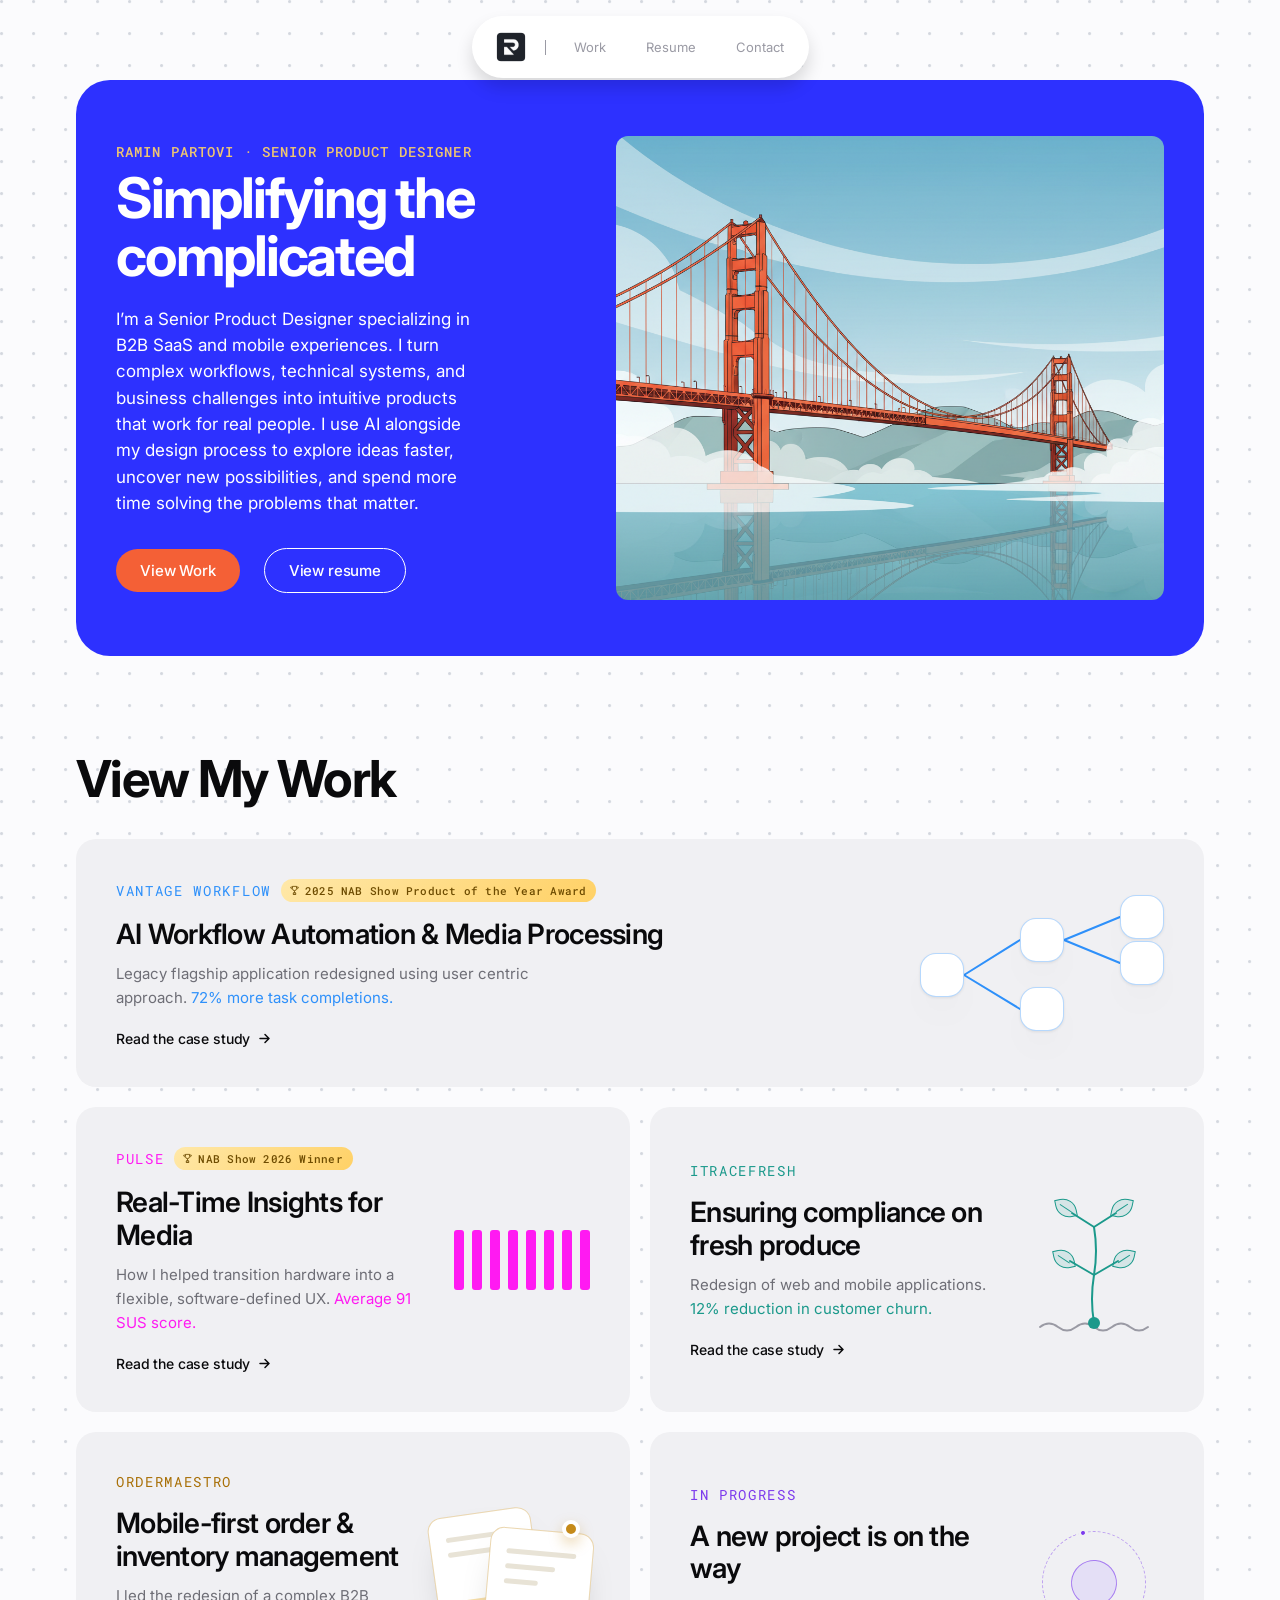
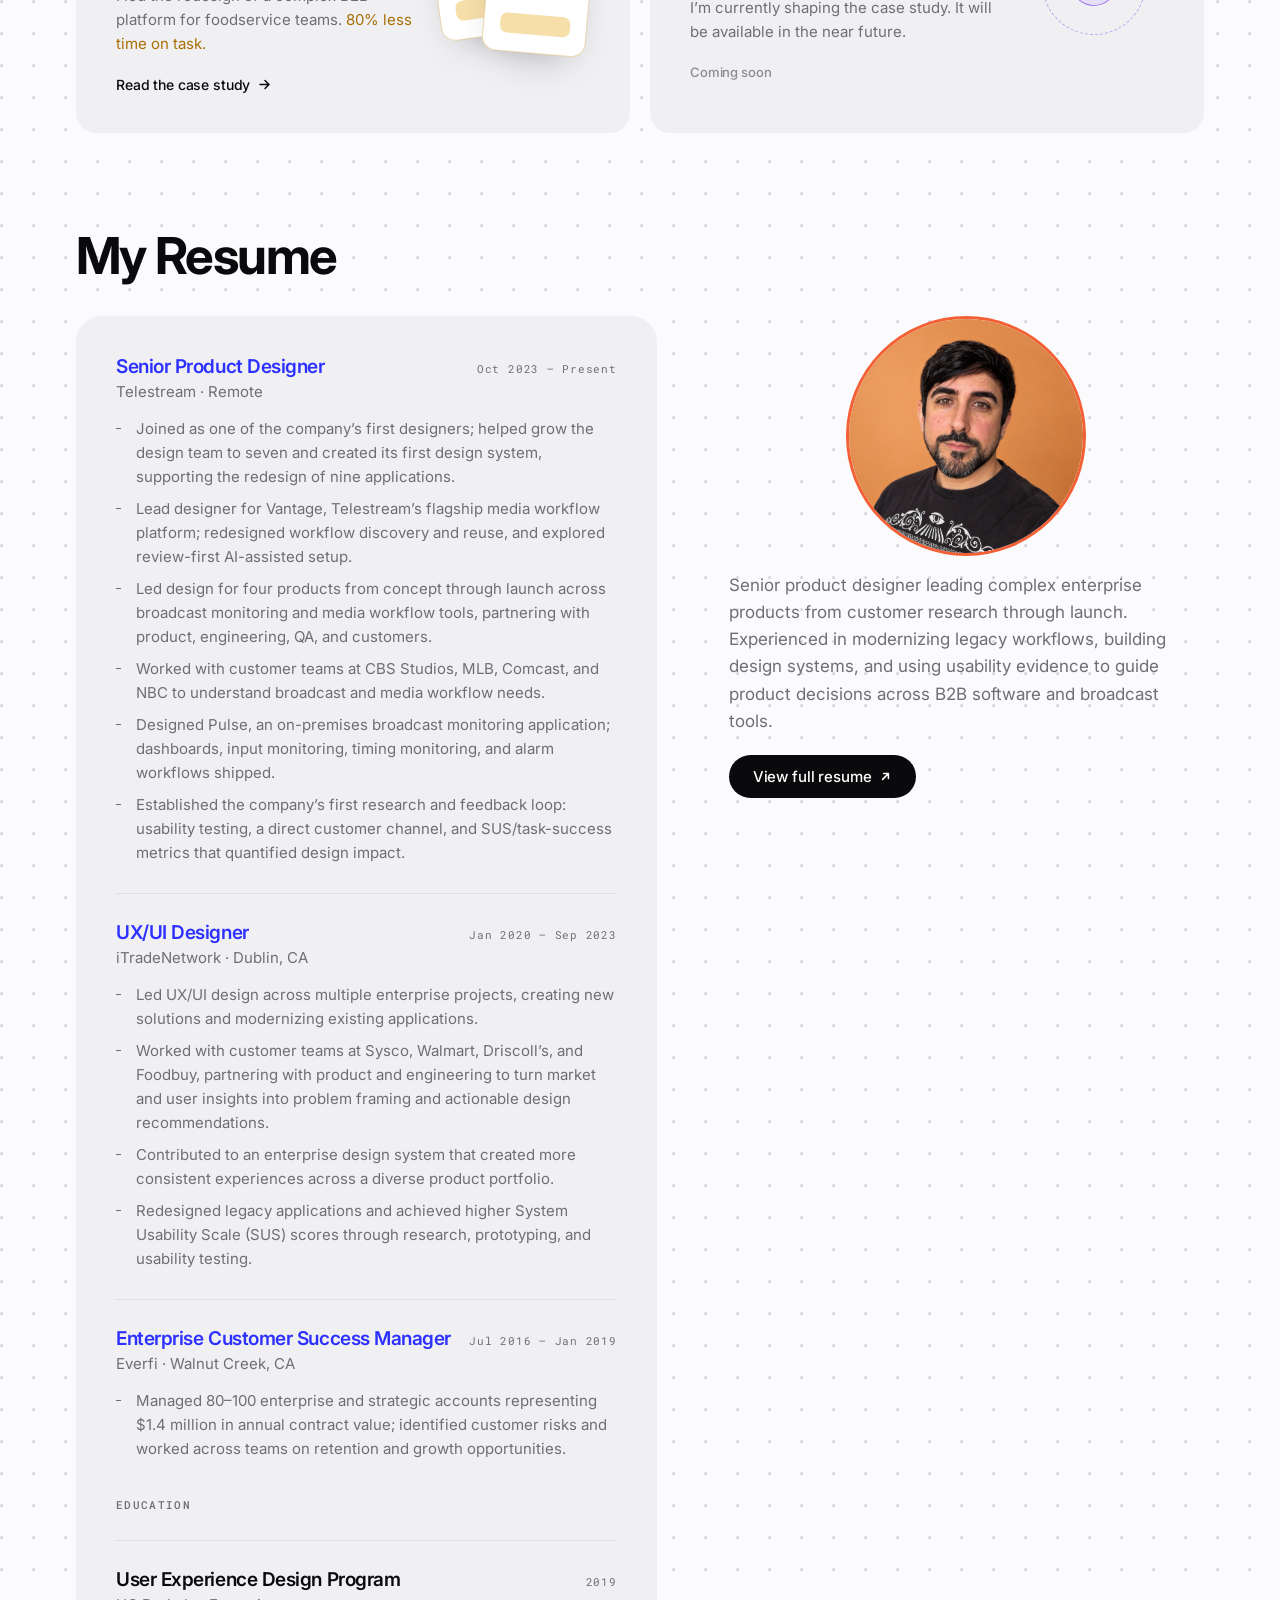
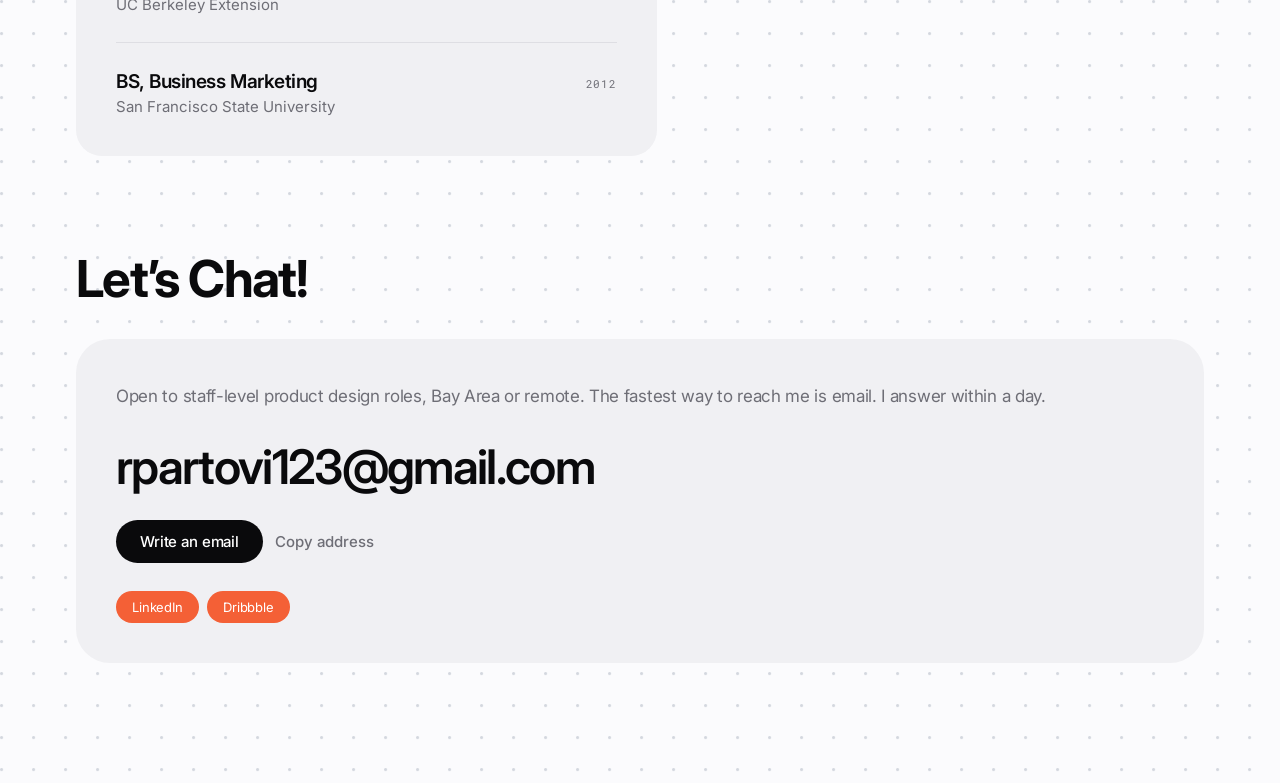
==== index.html @ bcd37b97 "Update portfolio resume" ====
<!DOCTYPE html>
<html lang="en">
<head>
<meta charset="UTF-8">
<meta name="viewport" content="width=device-width, initial-scale=1.0">
<title>Ramin Partovi - Product Designer</title>
<meta name="description" content="Product designer working on complex, high-consequence software. Case studies, resume, and contact.">
<link rel="preconnect" href="https://fonts.googleapis.com">
<link rel="preconnect" href="https://fonts.gstatic.com" crossorigin>
<link href="https://fonts.googleapis.com/css2?family=Inter:wght@400;500;600;700&family=Roboto+Mono:wght@400;500&display=swap" rel="stylesheet">
<link rel="stylesheet" href="css/styles.css">
</head>
<body>

<header class="site-header">
  <div class="nav-pill">
    <a href="#top" class="logo"><img src="assets/icons/logo-mark.png" alt="Ramin Partovi" class="logo-mark"></a>
    <span class="divider" aria-hidden="true"></span>
    <nav class="nav-links" aria-label="Primary">
      <a href="#work">Work</a>
      <a href="#resume">Resume</a>
      <a href="#contact">Contact</a>
    </nav>
    <button class="nav-toggle" id="navToggle" aria-expanded="false" aria-controls="mobileNav" aria-label="Open menu">
      <span></span><span></span><span></span>
    </button>
  </div>
  <nav class="mobile-nav" id="mobileNav" aria-label="Mobile">
    <a href="#work">Work</a>
    <a href="#resume">Resume</a>
    <a href="#contact">Contact</a>
  </nav>
</header>

<main id="top">

  <section class="hero">
    <div class="hero-inner">
      <div class="hero-copy">
        <span class="hero-kicker">Ramin Partovi · Senior Product Designer</span>
        <h1>Simplifying the complicated</h1>
        <p class="hero-sub">I’m a Senior Product Designer specializing in B2B SaaS and mobile experiences. I turn complex workflows, technical systems, and business challenges into intuitive products that work for real people. I use AI alongside my design process to explore ideas faster, uncover new possibilities, and spend more time solving the problems that matter.</p>
        <div class="hero-actions">
          <a href="#work" class="btn btn-orange">
            View Work
          </a>
          <a href="#resume" class="btn btn-outline">
            View resume
          </a>
        </div>
      </div>

      <div class="hero-visual">
        <div class="hero-image">
          <img src="assets/images/golden-gate.png" alt="Golden Gate Bridge illustration" loading="eager">
          <svg class="bird bird-1" viewBox="0 0 24 12" aria-hidden="true">
            <path d="M1,8 Q6,1 12,7 Q18,1 23,8" fill="none" stroke="#0A0A0C" stroke-width="1.4" stroke-linecap="round"/>
          </svg>
          <svg class="bird bird-2" viewBox="0 0 24 12" aria-hidden="true">
            <path d="M1,8 Q6,1 12,7 Q18,1 23,8" fill="none" stroke="#0A0A0C" stroke-width="1.4" stroke-linecap="round"/>
          </svg>
          <svg class="bird bird-3" viewBox="0 0 24 12" aria-hidden="true">
            <path d="M1,8 Q6,1 12,7 Q18,1 23,8" fill="none" stroke="#0A0A0C" stroke-width="1.4" stroke-linecap="round"/>
          </svg>
          <svg class="bird bird-4" viewBox="0 0 24 12" aria-hidden="true">
            <path d="M1,8 Q6,1 12,7 Q18,1 23,8" fill="none" stroke="#0A0A0C" stroke-width="1.4" stroke-linecap="round"/>
          </svg>
          <svg class="bird bird-5" viewBox="0 0 24 12" aria-hidden="true">
            <path d="M1,8 Q6,1 12,7 Q18,1 23,8" fill="none" stroke="#0A0A0C" stroke-width="1.4" stroke-linecap="round"/>
          </svg>
          <svg class="bird bird-6" viewBox="0 0 24 12" aria-hidden="true">
            <path d="M1,8 Q6,1 12,7 Q18,1 23,8" fill="none" stroke="#0A0A0C" stroke-width="1.4" stroke-linecap="round"/>
          </svg>
        </div>
      </div>
    </div>
  </section>

  <section id="work" class="work">
    <div class="section-head">
      <h2>View My Work</h2>
    </div>

    <div class="work-grid">
      <a href="case-studies/vantage-workflow.html" class="case-study case-study-lg">
        <div class="case-study-content">
          <span class="case-label-row">
            <span class="case-label" style="color:#2e90fa">Vantage Workflow</span>
            <span class="award-tag">
              <svg viewBox="0 0 16 16" fill="none" class="award-tag-icon" aria-hidden="true">
                <path d="M5 2h6v3.2a3 3 0 0 1-6 0V2Z" stroke="currentColor" stroke-width="1.2" stroke-linejoin="round"/>
                <path d="M5 3H2.6A1.6 1.6 0 0 0 4 5.4M11 3h2.4A1.6 1.6 0 0 1 12 5.4" stroke="currentColor" stroke-width="1.2" stroke-linecap="round"/>
                <path d="M8 8.2V11M6 13.5h4M6.5 11h3l.5 2.5h-4l.5-2.5Z" stroke="currentColor" stroke-width="1.2" stroke-linejoin="round"/>
              </svg>
              2025 NAB Show Product of the Year Award
            </span>
          </span>
          <h3>AI Workflow Automation &amp; Media Processing</h3>
          <p>Legacy flagship application redesigned using user centric approach. <b style="color:#2e90fa;font-weight:400">72% more task completions.</b></p>
          <span class="link-arrow">
            Read the case study
            <img src="assets/icons/arrow-dark.svg" alt="" class="icon">
          </span>
        </div>
        <div class="workflow-diagram" aria-hidden="true">
          <svg class="wf-lines" viewBox="0 0 244 136">
            <line class="wf-line wf-line-1" x1="44" y1="80" x2="100" y2="45" pathLength="1"></line>
            <line class="wf-line wf-line-1" x1="44" y1="80" x2="100" y2="114" pathLength="1"></line>
            <line class="wf-line wf-line-2" x1="144" y1="45" x2="200" y2="22" pathLength="1"></line>
            <line class="wf-line wf-line-2" x1="144" y1="45" x2="200" y2="68" pathLength="1"></line>
          </svg>
          <div class="wf-box wf-node-a"></div>
          <div class="wf-box wf-node-b"></div>
          <div class="wf-box wf-node-c"></div>
          <div class="wf-box wf-node-d"></div>
          <div class="wf-box wf-node-e"></div>
        </div>
      </a>

      <a href="case-studies/pulse.html" class="case-study case-study-diagram">
        <div class="case-study-content">
          <span class="case-label-row">
            <span class="case-label" style="color:#ff1af2">pulse</span>
            <span class="award-tag">
              <svg viewBox="0 0 16 16" fill="none" class="award-tag-icon" aria-hidden="true">
                <path d="M5 2h6v3.2a3 3 0 0 1-6 0V2Z" stroke="currentColor" stroke-width="1.2" stroke-linejoin="round"/>
                <path d="M5 3H2.6A1.6 1.6 0 0 0 4 5.4M11 3h2.4A1.6 1.6 0 0 1 12 5.4" stroke="currentColor" stroke-width="1.2" stroke-linecap="round"/>
                <path d="M8 8.2V11M6 13.5h4M6.5 11h3l.5 2.5h-4l.5-2.5Z" stroke="currentColor" stroke-width="1.2" stroke-linejoin="round"/>
              </svg>
              NAB Show 2026 Winner
            </span>
          </span>
          <h3>Real-Time Insights for Media</h3>
          <p>How I helped transition hardware into a flexible, software-defined UX. <b style="color:#ff1af2;font-weight:400">Average 91 SUS score.</b></p>
          <span class="link-arrow">
            Read the case study
            <img src="assets/icons/arrow-dark.svg" alt="" class="icon">
          </span>
        </div>
        <div class="pulse-bars" aria-hidden="true">
          <div class="pulse-bar"></div>
          <div class="pulse-bar"></div>
          <div class="pulse-bar"></div>
          <div class="pulse-bar"></div>
          <div class="pulse-bar"></div>
          <div class="pulse-bar"></div>
          <div class="pulse-bar"></div>
          <div class="pulse-bar"></div>
        </div>
      </a>

      <a href="case-studies/itracefresh.html" class="case-study case-study-diagram">
        <div class="case-study-content">
          <span class="case-label" style="color:#1b998b">iTracefresh</span>
          <h3>Ensuring compliance on fresh produce</h3>
          <p>Redesign of web and mobile applications. <b style="color:#1b998b;font-weight:400">12% reduction in customer churn.</b></p>
          <span class="link-arrow">
            Read the case study
            <img src="assets/icons/arrow-dark.svg" alt="" class="icon">
          </span>
        </div>
        <div class="plant-diagram" aria-hidden="true">
          <svg class="pd-lines" viewBox="0 0 140 150">
            <path class="pd-ground" d="M16,142 q9,-7 18,0 q9,7 18,0 q9,-7 18,0 q9,7 18,0 q9,-7 18,0 q9,7 18,0" pathLength="1"></path>
            <path class="pd-line pd-line-1" d="M70,138 Q66,114 70,90" pathLength="1"></path>
            <line class="pd-line pd-line-1" x1="70" y1="90" x2="46" y2="76" pathLength="1"></line>
            <line class="pd-line pd-line-1" x1="70" y1="90" x2="94" y2="76" pathLength="1"></line>
            <path class="pd-line pd-line-2" d="M70,90 Q74,66 70,42" pathLength="1"></path>
            <line class="pd-line pd-line-2" x1="70" y1="42" x2="48" y2="28" pathLength="1"></line>
            <line class="pd-line pd-line-2" x1="70" y1="42" x2="92" y2="28" pathLength="1"></line>
          </svg>
          <div class="pd-node pd-seed pd-node-a"></div>
          <div class="pd-node pd-leaf pd-node-b"></div>
          <div class="pd-node pd-leaf pd-node-c"></div>
          <div class="pd-node pd-leaf pd-node-d"></div>
          <div class="pd-node pd-leaf pd-node-e"></div>
        </div>
      </a>

      <a href="case-studies/ordermaestro.html" class="case-study case-study-diagram">
        <div class="case-study-content">
          <span class="case-label" style="color:#a86f06">OrderMaestro</span>
          <h3>Mobile-first order &amp; inventory management</h3>
          <p>I led the redesign of a complex B2B platform for foodservice teams. <b style="color:#a86f06;font-weight:400">80% less time on task.</b></p>
          <span class="link-arrow">
            Read the case study
            <img src="assets/icons/arrow-dark.svg" alt="" class="icon">
          </span>
        </div>
        <div class="order-diagram" aria-hidden="true">
          <div class="order-ticket order-ticket--back">
            <span></span><span></span><i></i>
          </div>
          <div class="order-ticket order-ticket--front">
            <span></span><span></span><span></span><i></i>
          </div>
          <div class="order-status-dot"></div>
        </div>
      </a>

      <article class="case-study case-study-diagram case-study--future" aria-label="Future project coming soon">
        <div class="case-study-content">
          <span class="case-label" style="color:#7c3aed">In progress</span>
          <h3>A new project is on the way</h3>
          <p>I’m currently shaping the case study. It will be available in the near future.</p>
          <span class="link-arrow case-study-status">Coming soon</span>
        </div>
        <div class="future-diagram" aria-hidden="true">
          <div class="future-orbit">
            <span class="future-orbit-dot"></span>
            <span class="future-orbit-core"></span>
          </div>
        </div>
      </article>
    </div>
  </section>

  <section id="resume" class="resume">
    <div class="section-head">
      <h2>My Resume</h2>
    </div>

    <div class="resume-grid">
      <div class="timeline-card">
        <div class="timeline-item">
          <div class="timeline-row">
            <h3>Senior Product Designer</h3>
            <span class="date">Oct 2023 – Present</span>
          </div>
          <p class="role-org">Telestream · Remote</p>
          <ul>
            <li>Joined as one of the company’s first designers; helped grow the design team to seven and created its first design system, supporting the redesign of nine applications.</li>
            <li>Lead designer for Vantage, Telestream’s flagship media workflow platform; redesigned workflow discovery and reuse, and explored review-first AI-assisted setup.</li>
            <li>Led design for four products from concept through launch across broadcast monitoring and media workflow tools, partnering with product, engineering, QA, and customers.</li>
            <li>Worked with customer teams at CBS Studios, MLB, Comcast, and NBC to understand broadcast and media workflow needs.</li>
            <li>Designed Pulse, an on-premises broadcast monitoring application; dashboards, input monitoring, timing monitoring, and alarm workflows shipped.</li>
            <li>Established the company’s first research and feedback loop: usability testing, a direct customer channel, and SUS/task-success metrics that quantified design impact.</li>
          </ul>
        </div>

        <div class="timeline-item">
          <div class="timeline-row">
            <h3>UX/UI Designer</h3>
            <span class="date">Jan 2020 – Sep 2023</span>
          </div>
          <p class="role-org">iTradeNetwork · Dublin, CA</p>
          <ul>
            <li>Led UX/UI design across multiple enterprise projects, creating new solutions and modernizing existing applications.</li>
            <li>Worked with customer teams at Sysco, Walmart, Driscoll’s, and Foodbuy, partnering with product and engineering to turn market and user insights into problem framing and actionable design recommendations.</li>
            <li>Contributed to an enterprise design system that created more consistent experiences across a diverse product portfolio.</li>
            <li>Redesigned legacy applications and achieved higher System Usability Scale (SUS) scores through research, prototyping, and usability testing.</li>
          </ul>
        </div>

        <div class="timeline-item">
          <div class="timeline-row">
            <h3>Enterprise Customer Success Manager</h3>
            <span class="date">Jul 2016 – Jan 2019</span>
          </div>
          <p class="role-org">Everfi · Walnut Creek, CA</p>
          <ul>
            <li>Managed 80–100 enterprise and strategic accounts representing $1.4 million in annual contract value; identified customer risks and worked across teams on retention and growth opportunities.</li>
          </ul>
        </div>

        <span class="eyebrow eyebrow-education">Education</span>

        <div class="timeline-item">
          <div class="timeline-row">
            <h3>User Experience Design Program</h3>
            <span class="date">2019</span>
          </div>
          <p class="role-org">UC Berkeley Extension</p>
        </div>

        <div class="timeline-item">
          <div class="timeline-row">
            <h3>BS, Business Marketing</h3>
            <span class="date">2012</span>
          </div>
          <p class="role-org">San Francisco State University</p>
        </div>
      </div>

      <div class="resume-intro">
        <img src="assets/images/profilepic.jpeg" alt="Ramin Partovi" class="resume-photo">
        <p>Senior product designer leading complex enterprise products from customer research through launch. Experienced in modernizing legacy workflows, building design systems, and using usability evidence to guide product decisions across B2B software and broadcast tools.</p>

        <a href="assets/Resume.pdf" target="_blank" rel="noopener noreferrer" class="btn btn-dark">
          View full resume
          <img src="assets/icons/arrow-dark-2.svg" alt="" class="icon">
        </a>
      </div>

    </div>
  </section>

  <section id="contact" class="contact">
    <div class="section-head">
      <h2>Let’s Chat!</h2>
    </div>

    <div class="contact-inner">
      <div class="contact-content">
        <p class="contact-sub">Open to staff-level product design roles, Bay Area or remote. The fastest way to reach me is email. I answer within a day.</p>

        <a href="mailto:rpartovi123@gmail.com" class="contact-email">rpartovi123@gmail.com</a>

        <div class="contact-actions">
          <a href="mailto:rpartovi123@gmail.com" class="btn btn-dark">Write an email</a>
          <button type="button" class="btn-text btn-text-dark" id="copyEmail" data-email="rpartovi123@gmail.com">Copy address</button>
        </div>

        <div class="social-links">
          <a href="https://www.linkedin.com/in/ramin-partovi-b8361147" target="_blank" rel="noopener noreferrer">LinkedIn</a>
          <a href="https://dribbble.com/Ramin2DKami" target="_blank" rel="noopener noreferrer">Dribbble</a>
        </div>
      </div>
    </div>
  </section>

</main>

<script src="js/main.js"></script>
</body>
</html>
---- css/styles.css ----
/* ---------- Tokens ---------- */
:root {
  --font-sans: 'Inter', -apple-system, BlinkMacSystemFont, 'Segoe UI', sans-serif;
  --font-mono: 'Roboto Mono', 'SFMono-Regular', Menlo, monospace;

  --color-bg: #fbfbfd;
  --color-white: #ffffff;
  --color-blue: #2d31ff;
  --color-orange: #f46036;
  --color-black: #0a0a0c;

  --color-grey-96: #f5f5f7;
  --color-grey-62: #9a9aa4;
  --color-grey-56: #8a8a92;
  --color-grey-45: #6e6e76;
  --color-grey-88: #dedee3;
  --color-grey-95: #f0f0f3;

  --color-yellow: #ffd24a;
  --color-red: #e8502e;
  --color-azure: #8aa2bc;

  --white-09: rgba(255, 255, 255, 0.09);
  --white-13: rgba(255, 255, 255, 0.13);

  --radius-lg: 34px;
  --radius-md: 20px;
  --radius-sm: 16px;
  --radius-pill: 980px;

  --max-width: 1176px;
  --shell-padding: 24px;
}

/* ---------- Reset ---------- */
* { box-sizing: border-box; }
html { scroll-behavior: smooth; }
body {
  margin: 0;
  font-family: var(--font-sans);
  background: var(--color-bg);
  color: var(--color-black);
  -webkit-font-smoothing: antialiased;
  overflow-x: hidden;
}
img { max-width: 100%; display: block; }
a { text-decoration: none; color: inherit; }
ul { list-style: none; margin: 0; padding: 0; }
h1, h2, h3, p { margin: 0; }

main { position: relative; }
main::before {
  content: "";
  position: absolute;
  inset: 0;
  z-index: -1;
  background-image: url("../assets/images/bg-pattern.png");
  background-size: 32px 32px;
  background-repeat: repeat;
  opacity: 0.4;
  pointer-events: none;
}
button { font-family: inherit; cursor: pointer; }

.icon { width: 13px; height: 13px; flex-shrink: 0; transition: transform 0.2s ease; }

/* ---------- Type scale ---------- */
h1 {
  font-weight: 700;
  font-size: clamp(2.4rem, 4.2vw + 1rem, 3.5rem);
  line-height: 1.04;
  letter-spacing: -0.04em;
  color: var(--color-white);
}
h2 {
  font-weight: 700;
  font-size: clamp(2rem, 2.6vw + 1.1rem, 3.25rem);
  line-height: 1.08;
  letter-spacing: -0.032em;
  color: var(--color-black);
}
h2.on-dark { color: var(--color-grey-96); }
h3 {
  font-weight: 600;
  font-size: 1.75rem;
  line-height: 1.16;
  letter-spacing: -0.026em;
  color: var(--color-black);
}

.eyebrow, .eyebrow-mini {
  font-family: var(--font-mono);
  font-weight: 500;
  font-size: 0.6875rem;
  letter-spacing: 0.12em;
  text-transform: uppercase;
  color: var(--color-grey-45);
  display: block;
}
.eyebrow-light { color: var(--color-grey-62); }

/* ---------- Layout helpers ---------- */
main > section {
  max-width: var(--max-width);
  margin: 0 auto;
  padding-left: var(--shell-padding);
  padding-right: var(--shell-padding);
}

/* ---------- Header ---------- */
.site-header {
  position: fixed;
  top: 16px;
  left: 0;
  right: 0;
  z-index: 100;
  display: flex;
  justify-content: center;
  padding: 0 16px;
  transition: transform 0.25s ease;
}
.site-header.is-hidden {
  transform: translateY(calc(-100% - 16px));
}
.nav-pill {
  display: flex;
  align-items: center;
  gap: 8px;
  background: var(--color-white);
  border: 1px solid var(--white-13);
  border-radius: var(--radius-pill);
  padding: 4px 4px 4px 12px;
  box-shadow: 0 10px 17px rgba(0, 0, 0, 0.14);
}
.logo {
  display: flex;
  align-items: center;
  font-weight: 600;
  font-size: 0.8125rem;
  letter-spacing: -0.01em;
  color: var(--color-grey-62);
  white-space: nowrap;
  transition: opacity 0.15s;
}
.logo:hover { opacity: 0.8; }
.logo-mark {
  display: block;
  width: 52px;
  height: 52px;
}
.divider {
  width: 1px;
  height: 15px;
  background: var(--color-grey-62);
  flex-shrink: 0;
}
.nav-links { display: flex; align-items: center; }
.nav-links a {
  font-size: 0.8125rem;
  color: var(--color-grey-62);
  padding: 8px 20px;
  border-radius: var(--radius-pill);
  transition: background 0.15s, color 0.15s;
}
.nav-links a:hover { background: var(--color-grey-95); color: var(--color-black); }
.nav-links a.active,
.nav-links a.active:hover { color: var(--color-blue); }

.nav-toggle {
  display: none;
  flex-direction: column;
  justify-content: center;
  gap: 4px;
  width: 37px;
  height: 37px;
  background: none;
  border: none;
  border-radius: 50%;
}
.nav-toggle span {
  display: block;
  width: 16px;
  height: 1.5px;
  background: var(--color-black);
  margin: 0 auto;
}
.mobile-nav {
  display: none;
  flex-direction: column;
  background: var(--color-white);
  border-radius: 20px;
  margin-top: 8px;
  padding: 8px;
  box-shadow: 0 10px 17px rgba(0, 0, 0, 0.14);
  position: absolute;
  top: 100%;
  left: 16px;
  right: 16px;
}
.mobile-nav a {
  padding: 12px 16px;
  font-size: 0.9rem;
  color: var(--color-black);
  border-radius: 12px;
}
.mobile-nav a:hover { background: var(--color-grey-95); }
.mobile-nav a.active { color: var(--color-blue); }
.mobile-nav.open { display: flex; }

/* ---------- Buttons / Links ---------- */
.btn {
  display: inline-flex;
  align-items: center;
  gap: 8px;
  padding: 12px 24px;
  border-radius: var(--radius-pill);
  font-size: 0.9375rem;
  font-weight: 500;
  letter-spacing: -0.01em;
  white-space: nowrap;
  transition: opacity 0.15s, transform 0.15s;
}
.btn:hover { opacity: 0.88; }
.btn-orange { background: var(--color-orange); color: var(--color-white); }
.btn-dark { background: var(--color-black); color: var(--color-white); }
.btn-white { background: var(--color-white); color: var(--color-black); }
.btn-outline { background: none; border: 1px solid var(--color-white); color: var(--color-white); }

.link-arrow {
  display: inline-flex;
  align-items: center;
  gap: 8px;
  font-size: 0.875rem;
  font-weight: 500;
  letter-spacing: -0.01em;
  color: var(--color-black);
}
.link-arrow.link-white { color: var(--color-white); }
.link-arrow:hover { text-decoration: underline; text-underline-offset: 3px; }

.btn-text {
  background: none;
  border: none;
  padding: 12px 4px;
  font-size: 0.9375rem;
  font-weight: 500;
  color: var(--color-grey-96);
  transition: color 0.15s;
}
.btn-text:hover { color: var(--color-white); }
.btn-text-dark { color: var(--color-grey-45); }
.btn-text-dark:hover { color: var(--color-black); }

/* ---------- Hero ---------- */
.hero { padding-top: 80px; }

@keyframes fade-up {
  from { opacity: 0; transform: translateY(16px); }
  to { opacity: 1; transform: translateY(0); }
}

.hero-kicker,
.hero h1,
.hero-sub,
.hero-actions,
.hero-visual {
  animation: fade-up 1.1s cubic-bezier(0.16, 1, 0.3, 1) both;
}
.hero-kicker { animation-delay: 0s; }
.hero h1 { animation-delay: 0.1s; }
.hero-sub { animation-delay: 0.25s; }
.hero-actions { animation-delay: 0.4s; }
.hero-visual { animation-delay: 0.3s; }

@media (prefers-reduced-motion: reduce) {
  .hero-kicker,
  .hero h1,
  .hero-sub,
  .hero-actions,
  .hero-visual {
    animation: none;
  }
}

.hero-inner {
  background: var(--color-blue);
  border-radius: var(--radius-lg);
  padding: 56px 40px;
  display: flex;
  align-items: center;
  justify-content: space-between;
  gap: 40px;
  flex-wrap: wrap;
  position: relative;
  overflow: hidden;
}
.hero-copy {
  display: flex;
  flex-direction: column;
  gap: 20px;
  max-width: 460px;
  position: relative;
  z-index: 2;
}
.hero-kicker {
  font-family: var(--font-mono);
  font-weight: 500;
  font-size: 0.875rem;
  letter-spacing: 0.08em;
  text-transform: uppercase;
  color: #FFD166EB;
  margin-bottom: -12px;
}
.hero-sub {
  font-size: 1.0625rem;
  line-height: 1.55;
  color: var(--color-white);
  max-width: 360px;
}
.hero-actions {
  display: flex;
  align-items: center;
  gap: 24px;
  flex-wrap: wrap;
  padding-top: 12px;
}

.hero-visual {
  position: relative;
  flex: 1 1 480px;
  max-width: 640px;
  min-width: 300px;
}
.hero-image {
  position: relative;
  border-radius: 12px;
  overflow: hidden;
  aspect-ratio: 520 / 440;
}
.hero-image img:first-child {
  width: 100%;
  height: 100%;
  object-fit: cover;
}

/* Birds crossing the frame in pairs, continuously — a new pair sets off
   every time the one before it is a third of the way across */
.bird {
  position: absolute;
  width: 22px;
  height: 11px;
  opacity: 0;
  pointer-events: none;
}
.bird-1 { top: 16%; animation: fly-across-pair 30s linear -1.8s infinite; }
.bird-2 { top: 22%; width: 16px; height: 8px; animation: fly-across-pair 30s linear -2.5s infinite; }
.bird-3 { top: 28%; animation: fly-across-pair 30s linear -11.8s infinite; }
.bird-4 { top: 34%; width: 16px; height: 8px; animation: fly-across-pair 30s linear -12.5s infinite; }
.bird-5 { top: 8%; animation: fly-across-pair 30s linear -21.8s infinite; }
.bird-6 { top: 14%; width: 16px; height: 8px; animation: fly-across-pair 30s linear -22.5s infinite; }

@keyframes fly-across-pair {
  0% { left: -8%; transform: translateY(6px); opacity: 0; }
  5% { opacity: 0.6; }
  95% { left: 106%; transform: translateY(-10px); opacity: 0.6; }
  100% { left: 108%; transform: translateY(-10px); opacity: 0; }
}

@media (prefers-reduced-motion: reduce) {
  .bird { animation: none; }
}

.floating-card {
  position: absolute;
  background: var(--color-white);
  border-radius: var(--radius-sm);
  box-shadow: 0 20px 44px -16px rgba(10, 10, 12, 0.34), 0 1px 3px rgba(10, 10, 12, 0.1);
  padding: 16px 20px;
  display: flex;
  flex-direction: column;
  gap: 8px;
}
.card-stat {
  top: -20px;
  right: -8px;
  transform: rotate(-3deg);
}
.stat-number {
  font-weight: 700;
  font-size: 1.75rem;
  letter-spacing: -0.035em;
  color: var(--color-black);
}
.eyebrow-mini {
  display: flex;
  align-items: center;
  gap: 8px;
  font-size: 0.59375rem;
}
.dot {
  width: 6px;
  height: 6px;
  border-radius: 2px;
  flex-shrink: 0;
}
.dot-red { background: var(--color-red); }
.dot-yellow { background: var(--color-yellow); }
.dot-azure { background: var(--color-azure); }

/* ---------- Work ---------- */
.work { padding: 96px 24px 0; }
.section-head {
  display: flex;
  flex-direction: column;
  gap: 12px;
  max-width: 512px;
  margin-bottom: 32px;
}
.section-head p {
  font-size: 1.0625rem;
  line-height: 1.6;
  color: var(--color-grey-45);
  padding-top: 4px;
}

.work-grid {
  display: grid;
  grid-template-columns: 1fr 1fr;
  gap: 20px;
}
.case-study {
  background: var(--color-grey-95);
  border-radius: var(--radius-md);
  padding: 40px;
  display: flex;
  flex-direction: column;
  gap: 12px;
  transition: transform 0.25s cubic-bezier(0.16, 1, 0.3, 1), box-shadow 0.25s ease, background-color 0.25s ease;
}
.case-study:hover {
  background: var(--color-white);
  transform: translateY(-4px);
  box-shadow: 0 24px 48px -24px rgba(10, 10, 12, 0.28), 0 1px 3px rgba(10, 10, 12, 0.08);
}
.case-study:active {
  transform: translateY(-1px) scale(0.994);
  transition-duration: 0.1s;
}
.case-study:focus-visible {
  outline: 2px solid var(--color-blue);
  outline-offset: 3px;
}
.case-study:hover .link-arrow .icon { transform: translateX(3px); }
.case-study-lg {
  grid-column: 1 / -1;
  display: grid;
  grid-template-columns: 1fr auto;
  align-items: center;
  gap: 32px;
}
.case-study-diagram {
  display: grid;
  grid-template-columns: 1fr auto;
  align-items: center;
  gap: 20px;
}
.case-study-content {
  display: flex;
  flex-direction: column;
  gap: 12px;
}

.workflow-diagram {
  position: relative;
  width: 244px;
  height: 136px;
  flex-shrink: 0;
}
.wf-lines {
  position: absolute;
  inset: 0;
  width: 100%;
  height: 100%;
  overflow: visible;
}
.wf-line {
  fill: none;
  stroke: #2e90fa;
  stroke-width: 2;
  stroke-linecap: round;
  stroke-dasharray: 1;
  stroke-dashoffset: 1;
  transition: stroke-dashoffset 0.8s cubic-bezier(0.16, 1, 0.3, 1);
}
.wf-box {
  position: absolute;
  width: 44px;
  height: 44px;
  background: var(--color-white);
  border: 1.5px solid rgba(46, 144, 250, 0.35);
  border-radius: var(--radius-sm);
  box-shadow: 0 20px 44px -16px rgba(10, 10, 12, 0.2), 0 1px 3px rgba(10, 10, 12, 0.08);
  opacity: 0;
  transform: translateY(6px) scale(0.9);
  transition: opacity 0.7s cubic-bezier(0.16, 1, 0.3, 1), transform 0.7s cubic-bezier(0.16, 1, 0.3, 1);
}
.wf-node-a { left: 0;    top: 58px; }
.wf-node-b { left: 100px; top: 23px; }
.wf-node-c { left: 100px; top: 92px; }
.wf-node-d { left: 200px; top: 0; }
.wf-node-e { left: 200px; top: 46px; }

/* Sequence: root appears, splits into b/c, then b splits again into d/e */
.workflow-diagram.is-visible .wf-node-a { opacity: 1; transform: none; }
.workflow-diagram.is-visible .wf-line-1 { stroke-dashoffset: 0; transition-delay: 0.6s; }
.workflow-diagram.is-visible .wf-node-b,
.workflow-diagram.is-visible .wf-node-c { opacity: 1; transform: none; transition-delay: 1.3s; }
.workflow-diagram.is-visible .wf-line-2 { stroke-dashoffset: 0; transition-delay: 1.9s; }
.workflow-diagram.is-visible .wf-node-d,
.workflow-diagram.is-visible .wf-node-e { opacity: 1; transform: none; transition-delay: 2.6s; }

.workflow-diagram.resetting .wf-box,
.workflow-diagram.resetting .wf-line {
  transition: none;
}

.plant-diagram {
  position: relative;
  width: 140px;
  height: 150px;
  flex-shrink: 0;
}
.pd-lines {
  position: absolute;
  inset: 0;
  width: 100%;
  height: 100%;
  overflow: visible;
}
.pd-line {
  fill: none;
  stroke: #1b998b;
  stroke-width: 2;
  stroke-linecap: round;
  stroke-dasharray: 1;
  stroke-dashoffset: 1;
  transition: stroke-dashoffset 0.8s cubic-bezier(0.16, 1, 0.3, 1);
}
.pd-ground {
  fill: none;
  stroke: var(--color-grey-62);
  stroke-width: 2;
  stroke-linecap: round;
  opacity: 0;
  transition: opacity 0.7s cubic-bezier(0.16, 1, 0.3, 1);
}
.pd-node {
  position: absolute;
  box-shadow: 0 6px 14px -6px rgba(10, 10, 12, 0.25);
  opacity: 0;
  transform: scale(0.5) rotate(var(--rot, 0deg));
  transition: opacity 0.7s cubic-bezier(0.16, 1, 0.3, 1), transform 0.7s cubic-bezier(0.16, 1, 0.3, 1);
}
.pd-seed {
  width: 12px;
  height: 12px;
  border-radius: 50%;
  background: #1b998b;
}
.pd-leaf {
  width: 20px;
  height: 20px;
  background: rgba(27, 153, 139, 0.12);
  border: 1.6px solid #1b998b;
  box-shadow: none;
}
.pd-leaf::after {
  content: '';
  position: absolute;
  top: 10%;
  left: 50%;
  width: 1.4px;
  height: 80%;
  background: #1b998b;
}
.pd-node-a { left: 64px; top: 132px; }
.pd-node-b { left: 30px; top: 64px; --rot: -12deg; border-radius: 0 70% 0 70%; }
.pd-node-c { left: 90px; top: 64px; --rot: 12deg; border-radius: 70% 0 70% 0; }
.pd-node-d { left: 32px; top: 13px; --rot: -12deg; border-radius: 0 70% 0 70%; }
.pd-node-e { left: 88px; top: 13px; --rot: 12deg; border-radius: 70% 0 70% 0; }
.pd-node-b::after, .pd-node-d::after { transform: translateX(-50%) rotate(-45deg); }
.pd-node-c::after, .pd-node-e::after { transform: translateX(-50%) rotate(45deg); }

/* Sequence: seed appears, stem grows, leaves sprout in pairs, twice */
.plant-diagram.is-visible .pd-ground { opacity: 1; }
.plant-diagram.is-visible .pd-node-a { opacity: 1; transform: scale(1) rotate(var(--rot, 0deg)); }
.plant-diagram.is-visible .pd-line-1 { stroke-dashoffset: 0; transition-delay: 0.6s; }
.plant-diagram.is-visible .pd-node-b,
.plant-diagram.is-visible .pd-node-c { opacity: 1; transform: scale(1) rotate(var(--rot, 0deg)); transition-delay: 1.3s; }
.plant-diagram.is-visible .pd-line-2 { stroke-dashoffset: 0; transition-delay: 1.9s; }
.plant-diagram.is-visible .pd-node-d,
.plant-diagram.is-visible .pd-node-e { opacity: 1; transform: scale(1) rotate(var(--rot, 0deg)); transition-delay: 2.6s; }

.plant-diagram.resetting .pd-node,
.plant-diagram.resetting .pd-line,
.plant-diagram.resetting .pd-ground {
  transition: none;
}

.pulse-bars {
  display: flex;
  align-items: flex-end;
  gap: 8px;
  height: 60px;
  flex-shrink: 0;
}
.pulse-bar {
  width: 10px;
  height: 60px;
  background: #ff1af2;
  border-radius: 3px;
  transform-origin: bottom center;
  transform: scaleY(0.15);
  animation: none;
}

@keyframes pulse-bar-bounce {
  0%   { transform: scaleY(0.15); }
  20%  { transform: scaleY(0.65); }
  35%  { transform: scaleY(0.3); }
  50%  { transform: scaleY(0.85); }
  65%  { transform: scaleY(0.4); }
  80%  { transform: scaleY(0.6); }
  100% { transform: scaleY(1); }
}

.pulse-bars.is-visible .pulse-bar {
  animation-name: pulse-bar-bounce;
  animation-duration: 1.3s;
  animation-timing-function: cubic-bezier(0.4, 0, 0.2, 1);
  animation-fill-mode: forwards;
}
.pulse-bars.is-visible .pulse-bar:nth-child(1) { animation-delay: 0s; }
.pulse-bars.is-visible .pulse-bar:nth-child(2) { animation-delay: 0.05s; }
.pulse-bars.is-visible .pulse-bar:nth-child(3) { animation-delay: 0.1s; }
.pulse-bars.is-visible .pulse-bar:nth-child(4) { animation-delay: 0.15s; }
.pulse-bars.is-visible .pulse-bar:nth-child(5) { animation-delay: 0.2s; }
.pulse-bars.is-visible .pulse-bar:nth-child(6) { animation-delay: 0.25s; }
.pulse-bars.is-visible .pulse-bar:nth-child(7) { animation-delay: 0.3s; }
.pulse-bars.is-visible .pulse-bar:nth-child(8) { animation-delay: 0.35s; }

.pulse-bars.resetting .pulse-bar {
  animation: none;
  transform: scaleY(0.15);
}

.order-diagram {
  position: relative;
  width: 156px;
  height: 142px;
  flex-shrink: 0;
}
.order-ticket {
  position: absolute;
  width: 104px;
  height: 124px;
  padding: 20px 16px;
  border: 1.5px solid rgba(197, 138, 25, 0.34);
  border-radius: 14px;
  background: var(--color-white);
  box-shadow: 0 18px 38px -20px rgba(10, 10, 12, 0.34);
  opacity: 0;
  transition: opacity 0.65s cubic-bezier(0.16, 1, 0.3, 1), transform 0.65s cubic-bezier(0.16, 1, 0.3, 1);
}
.order-ticket--back {
  left: 0;
  top: 0;
  transform: translate(-8px, 8px) rotate(-8deg) scale(0.92);
}
.order-ticket--front {
  right: 0;
  bottom: 0;
  transform: translate(8px, 8px) rotate(5deg) scale(0.92);
}
.order-ticket span {
  display: block;
  height: 5px;
  margin-bottom: 10px;
  border-radius: 999px;
  background: #e8e3d6;
}
.order-ticket span:nth-child(2) { width: 72%; }
.order-ticket span:nth-child(3) { width: 48%; }
.order-ticket i {
  position: absolute;
  left: 16px;
  right: 16px;
  bottom: 18px;
  height: 20px;
  border-radius: 7px;
  background: #f7dfaa;
}
.order-status-dot {
  position: absolute;
  right: 10px;
  top: 8px;
  width: 18px;
  height: 18px;
  border: 4px solid var(--color-white);
  border-radius: 50%;
  background: #c58a19;
  box-shadow: 0 6px 14px rgba(197, 138, 25, 0.35);
  opacity: 0;
  transform: scale(0.4);
  transition: opacity 0.5s ease, transform 0.5s cubic-bezier(0.16, 1, 0.3, 1);
}
.order-diagram.is-visible .order-ticket--back {
  opacity: 1;
  transform: rotate(-8deg) scale(1);
}
.order-diagram.is-visible .order-ticket--front {
  opacity: 1;
  transform: rotate(5deg) scale(1);
  transition-delay: 0.55s;
}
.order-diagram.is-visible .order-status-dot {
  opacity: 1;
  transform: scale(1);
  transition-delay: 1.15s;
}
.order-diagram.resetting .order-ticket,
.order-diagram.resetting .order-status-dot { transition: none; }

@media (prefers-reduced-motion: reduce) {
  .wf-box, .wf-line, .pd-node, .pd-line, .pd-ground, .pulse-bar, .order-ticket, .order-status-dot { transition: none; animation: none; }
  .pulse-bars.is-visible .pulse-bar { transform: scaleY(1); }
}
.case-label {
  font-family: var(--font-mono);
  font-size: 0.875rem;
  font-weight: 400;
  letter-spacing: 0.12em;
  text-transform: uppercase;
}
.case-label-row {
  display: flex;
  align-items: center;
  gap: 10px;
  flex-wrap: wrap;
}
.award-tag {
  display: inline-flex;
  align-items: center;
  gap: 5px;
  font-family: var(--font-mono);
  font-size: 0.6875rem;
  font-weight: 500;
  letter-spacing: 0.02em;
  color: #6e4c00;
  background: linear-gradient(135deg, #ffe8a8 0%, #ffd166 100%);
  padding: 4px 10px 4px 8px;
  border-radius: 999px;
}
.award-tag-icon {
  width: 11px;
  height: 11px;
  flex-shrink: 0;
}
.case-study h3 {
  padding-top: 4px;
  max-width: 526px;
}
.case-study-lg h3 {
  max-width: none;
}
@media (min-width: 861px) {
  .case-study-lg h3 { white-space: nowrap; }
}
.case-study p {
  font-size: 0.9375rem;
  line-height: 1.6;
  color: var(--color-grey-45);
  max-width: 416px;
}
.case-study .link-arrow { padding-top: 8px; }

.case-study--future {
  cursor: default;
}
.case-study--future:hover {
  background: var(--color-grey-95);
  transform: none;
  box-shadow: none;
}
.case-study--future .case-study-status {
  color: var(--color-grey-56);
  font-size: 0.8125rem;
  font-weight: 500;
}
.future-diagram {
  position: relative;
  width: 140px;
  height: 140px;
  flex-shrink: 0;
  display: grid;
  place-items: center;
}
.future-orbit {
  position: relative;
  width: 104px;
  height: 104px;
  border: 1px dashed rgba(124, 58, 237, 0.45);
  border-radius: 50%;
  transform: rotate(-18deg);
}
.future-orbit-core {
  position: absolute;
  inset: 28px;
  border: 1.5px solid rgba(124, 58, 237, 0.6);
  border-radius: 50%;
  background: rgba(196, 181, 253, 0.28);
}
.future-orbit-dot {
  position: absolute;
  top: -5px;
  left: 50%;
  width: 10px;
  height: 10px;
  border: 3px solid var(--color-grey-95);
  border-radius: 50%;
  background: #7c3aed;
}

/* ---------- Resume ---------- */
.resume { padding: 96px 24px 0; }
.resume-grid {
  display: grid;
  grid-template-columns: 1.1fr 0.9fr;
  grid-template-areas: "timeline intro";
  gap: 72px;
}
.timeline-card { grid-area: timeline; }
.resume-intro { grid-area: intro; }
.resume-intro {
  display: flex;
  flex-direction: column;
  gap: 16px;
}
.resume-photo {
  width: 240px;
  height: 240px;
  border-radius: 50%;
  object-fit: cover;
  border: 3px solid var(--color-orange);
  flex-shrink: 0;
  align-self: center;
}
.resume-intro > p {
  font-size: 1.0625rem;
  line-height: 1.6;
  color: var(--color-grey-45);
}
.resume-intro .btn-dark { margin-top: 4px; align-self: flex-start; }

.timeline-card {
  background: var(--color-grey-95);
  border-radius: 26px;
  padding: 40px;
  display: flex;
  flex-direction: column;
  gap: 28px;
}
.eyebrow-education { margin-top: 8px; }
.timeline-item {
  border-top: 1px solid var(--color-grey-88);
  padding-top: 28px;
  display: flex;
  flex-direction: column;
  gap: 4px;
}
.timeline-item:first-of-type {
  border-top: none;
  padding-top: 0;
}
.timeline-row {
  display: flex;
  align-items: baseline;
  justify-content: space-between;
  flex-wrap: wrap;
  gap: 8px;
}
.timeline-row h3 { font-size: 1.1875rem; letter-spacing: -0.024em; color: var(--color-blue); }
.eyebrow-education ~ .timeline-item .timeline-row h3 { color: var(--color-black); }
.timeline-row .date {
  font-family: var(--font-mono);
  font-size: 0.6875rem;
  letter-spacing: 0.07em;
  color: var(--color-grey-45);
  white-space: nowrap;
}
.role-org {
  font-size: 0.9375rem;
  color: var(--color-grey-45);
}
.timeline-item ul { padding-top: 12px; display: flex; flex-direction: column; gap: 8px; }
.timeline-item li {
  position: relative;
  padding-left: 20px;
  font-size: 0.9375rem;
  line-height: 1.6;
  color: var(--color-grey-45);
}
.timeline-item li::before {
  content: "";
  position: absolute;
  left: 0;
  top: 0.75em;
  width: 5px;
  height: 1px;
  background: var(--color-grey-45);
}

/* ---------- Contact ---------- */
.contact { padding: 96px 24px 120px; }
.contact-inner {
  background: var(--color-grey-95);
  border-radius: var(--radius-lg);
  padding: 40px;
  position: relative;
  overflow: hidden;
  display: flex;
  gap: 40px;
}
.contact-content {
  display: flex;
  flex-direction: column;
  gap: 16px;
  position: relative;
  z-index: 2;
}
.contact-sub {
  font-size: 1.0625rem;
  line-height: 1.6;
  color: var(--color-grey-45);
  letter-spacing: -0.018em;
  padding-top: 4px;
}
.contact-email {
  font-weight: 600;
  font-size: clamp(1.75rem, 2.6vw + 0.9rem, 3.25rem);
  letter-spacing: -0.035em;
  color: var(--color-black);
  padding-top: 12px;
  word-break: break-word;
}
.contact-actions {
  display: flex;
  align-items: center;
  gap: 8px;
  flex-wrap: wrap;
  padding-top: 8px;
}
.social-links {
  display: flex;
  gap: 8px;
  padding-top: 12px;
}
.social-links a {
  background: var(--color-orange);
  color: var(--color-white);
  font-size: 0.8125rem;
  letter-spacing: -0.01em;
  padding: 8px 16px;
  border-radius: var(--radius-pill);
  transition: opacity 0.15s;
}
.social-links a:hover { opacity: 0.88; }

/* ---------- Footer ---------- */
.site-footer {
  background: var(--color-grey-95);
  padding: 44px 24px;
}
.footer-inner {
  max-width: 1120px;
  margin: 0 auto;
  display: flex;
  align-items: center;
  justify-content: space-between;
  flex-wrap: wrap;
  gap: 16px;
  padding: 0 40px;
}
.footer-inner p {
  font-size: 0.75rem;
  color: var(--color-grey-56);
  letter-spacing: -0.01em;
}
.footer-inner nav { display: flex; gap: 24px; }
.footer-inner nav a {
  font-size: 0.8125rem;
  color: var(--color-grey-45);
}
.footer-inner nav a:hover { color: var(--color-black); text-decoration: underline; }

/* ---------- Responsive ---------- */
@media (max-width: 980px) {
  .resume-grid {
    grid-template-columns: 1fr;
    grid-template-areas: "intro" "timeline";
    gap: 48px;
  }
  .contact-decor { display: none; }
}

@media (max-width: 860px) {
  .hero-inner { padding: 40px 28px; flex-direction: column; align-items: flex-start; justify-content: flex-start; }
  .hero-visual { max-width: 100%; margin-top: 0; order: -1; flex: none; width: 100%; }
  .hero-copy { margin-top: 32px; }
  .card-stat { right: 0; }
  .work-grid { grid-template-columns: 1fr; }
  .case-study-lg { grid-column: auto; display: flex; flex-direction: column; gap: 12px; }
  .case-study-diagram { display: flex; flex-direction: column; gap: 12px; }
  .case-study-content { display: contents; }
  .link-arrow { order: 1; align-self: flex-start; }
  .case-label-row { flex-direction: column; align-items: flex-start; gap: 8px; align-self: flex-start; }
  .case-label { align-self: flex-start; }
}

@media (max-width: 640px) {
  .nav-links { display: none; }
  .nav-toggle { display: flex; }
  .hero { padding-top: 88px; }
  .hero-inner { border-radius: 24px; padding: 32px 20px; }
  h1 { font-size: 2.1rem; }
  .hero-sub { max-width: 100%; }
  .work, .resume, .contact { padding-left: 16px; padding-right: 16px; }
  .case-study, .timeline-card { padding: 28px; }
  .contact-inner { padding: 28px; border-radius: 24px; }
  .contact-email { font-size: 1.75rem; }
  .footer-inner { padding: 0; flex-direction: column; align-items: flex-start; }
}
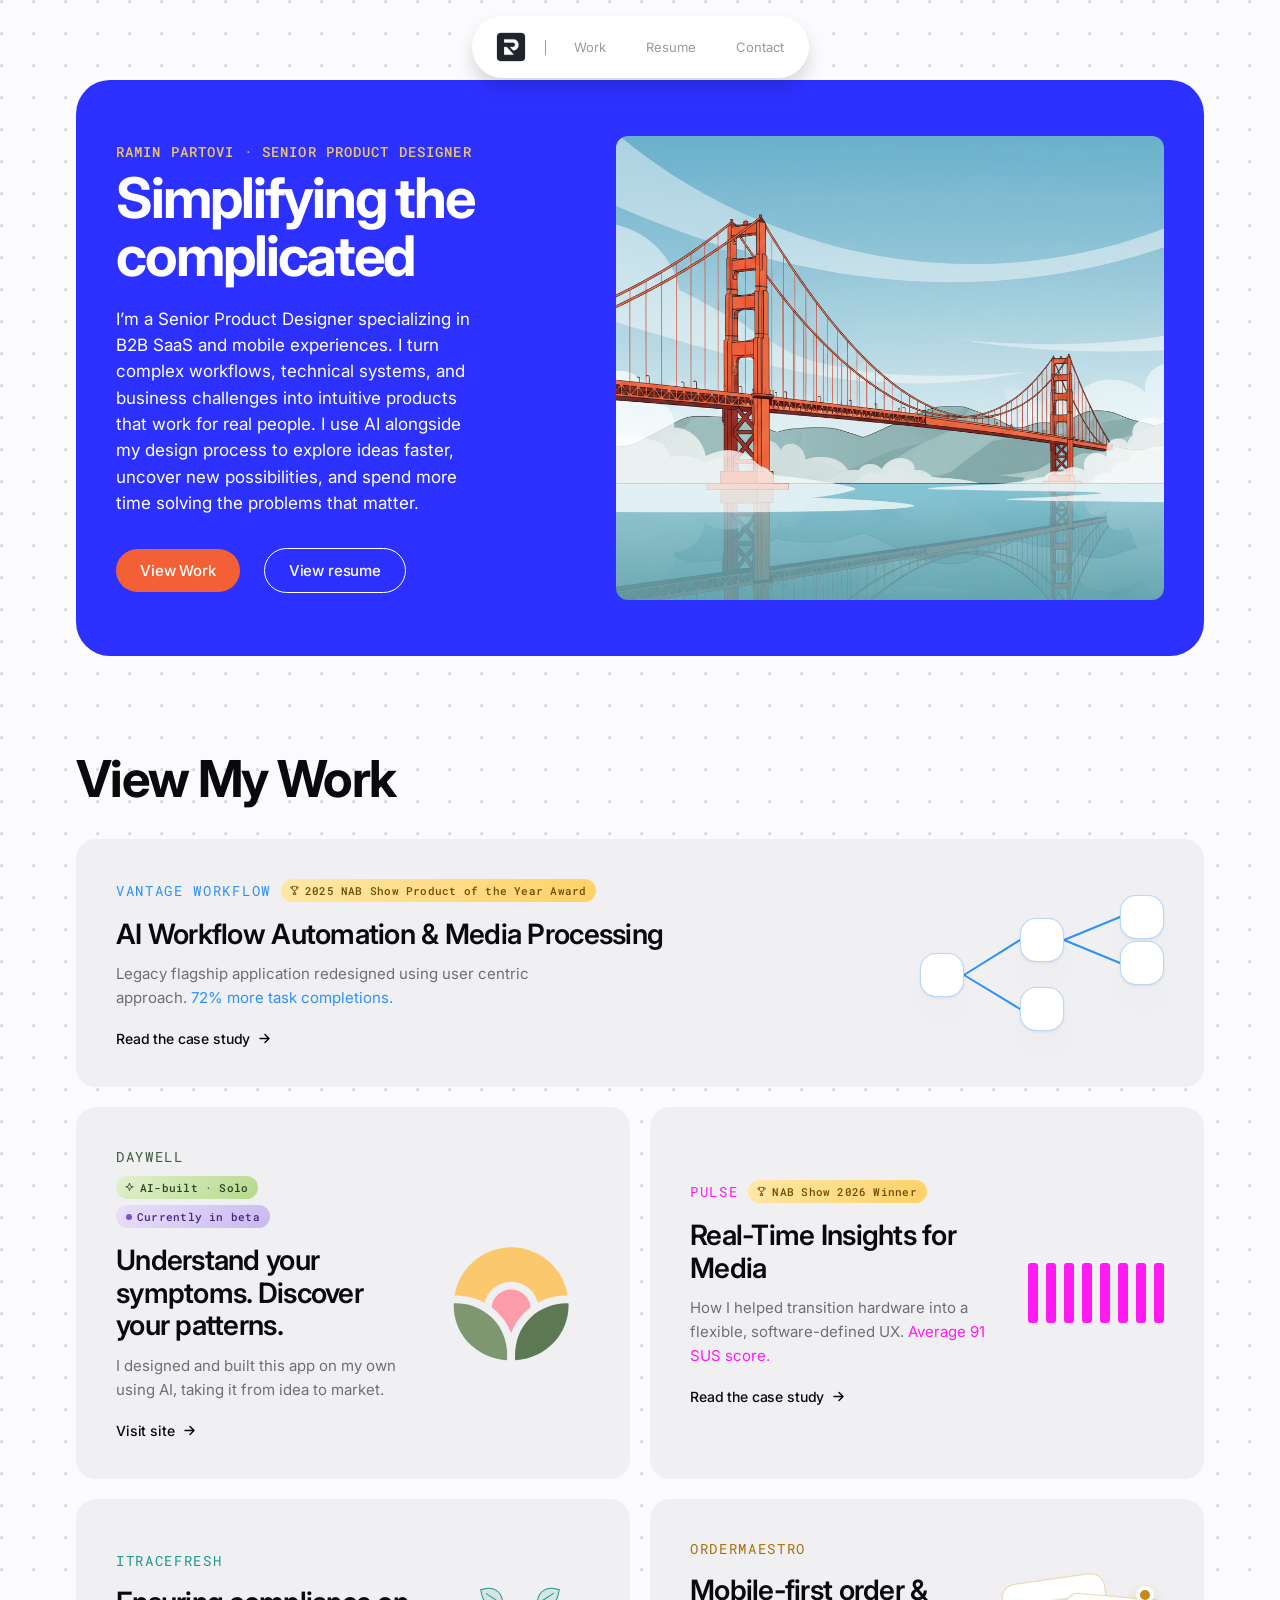
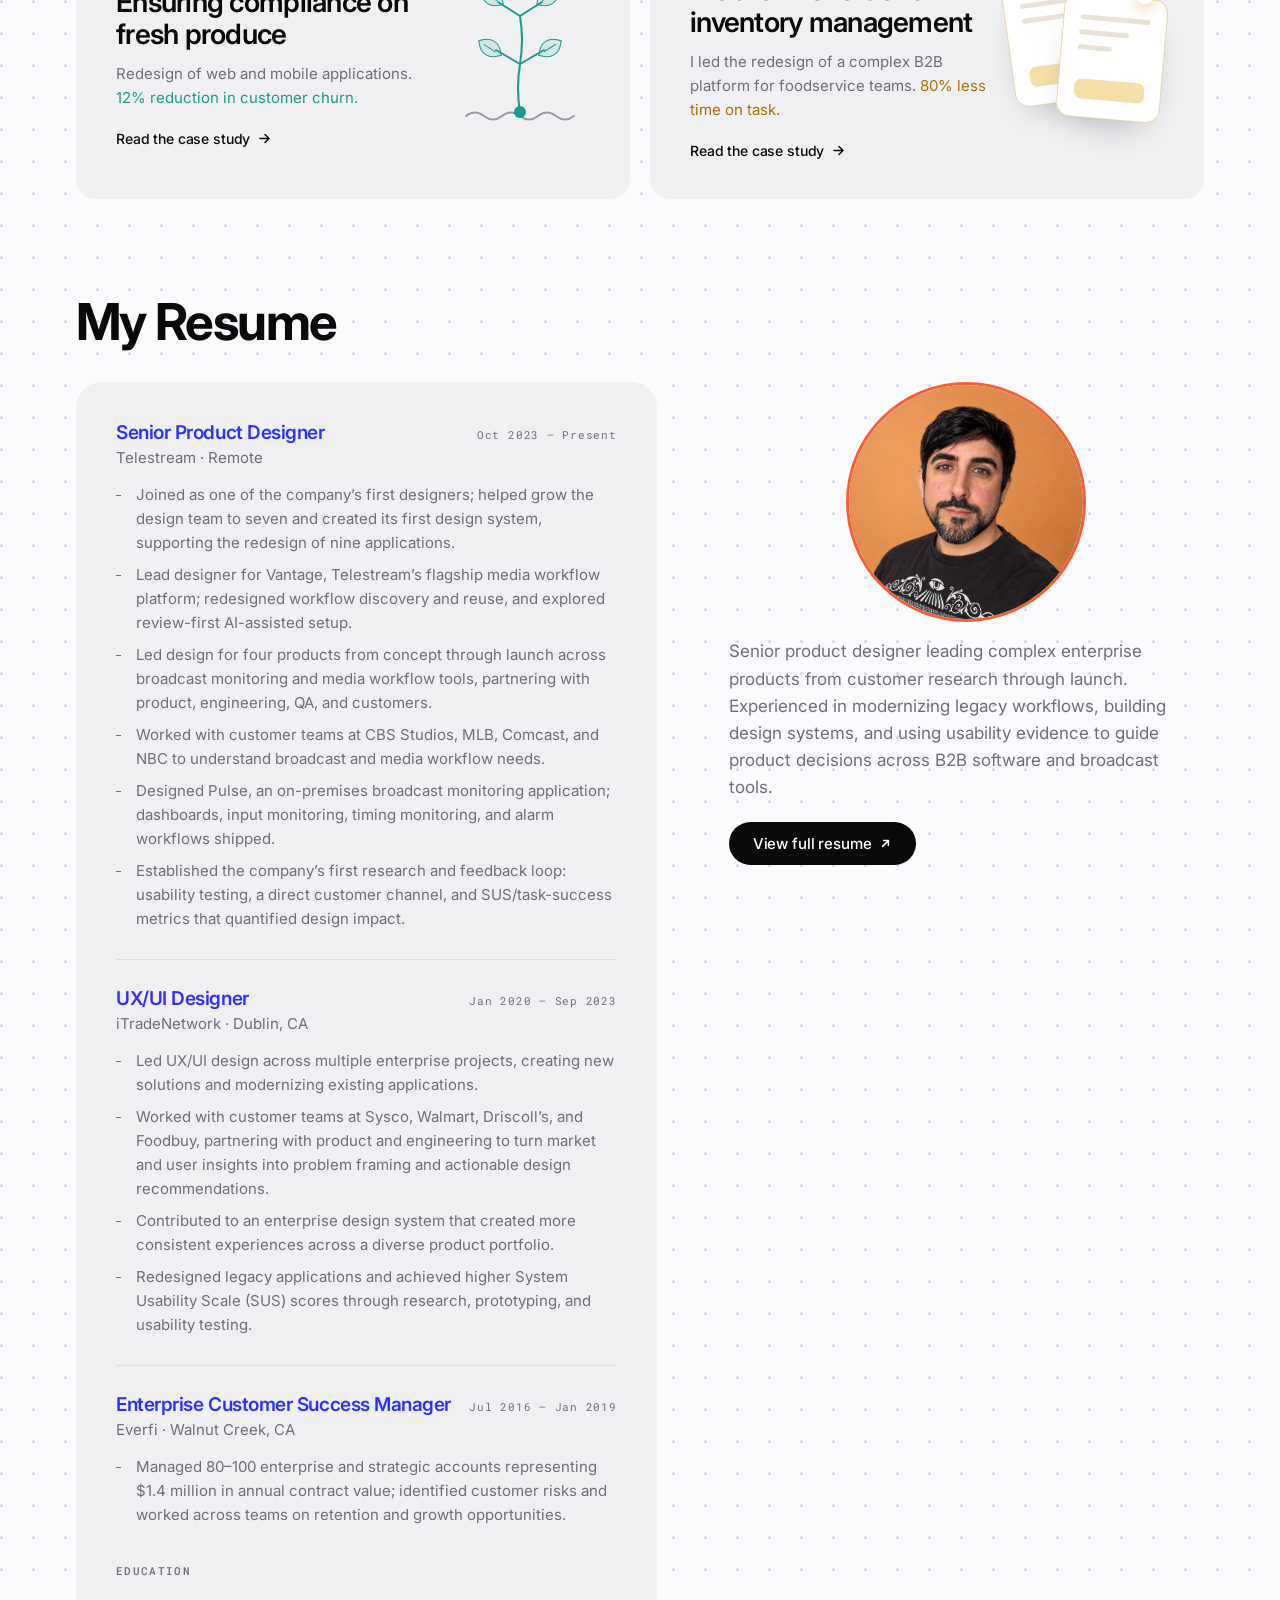
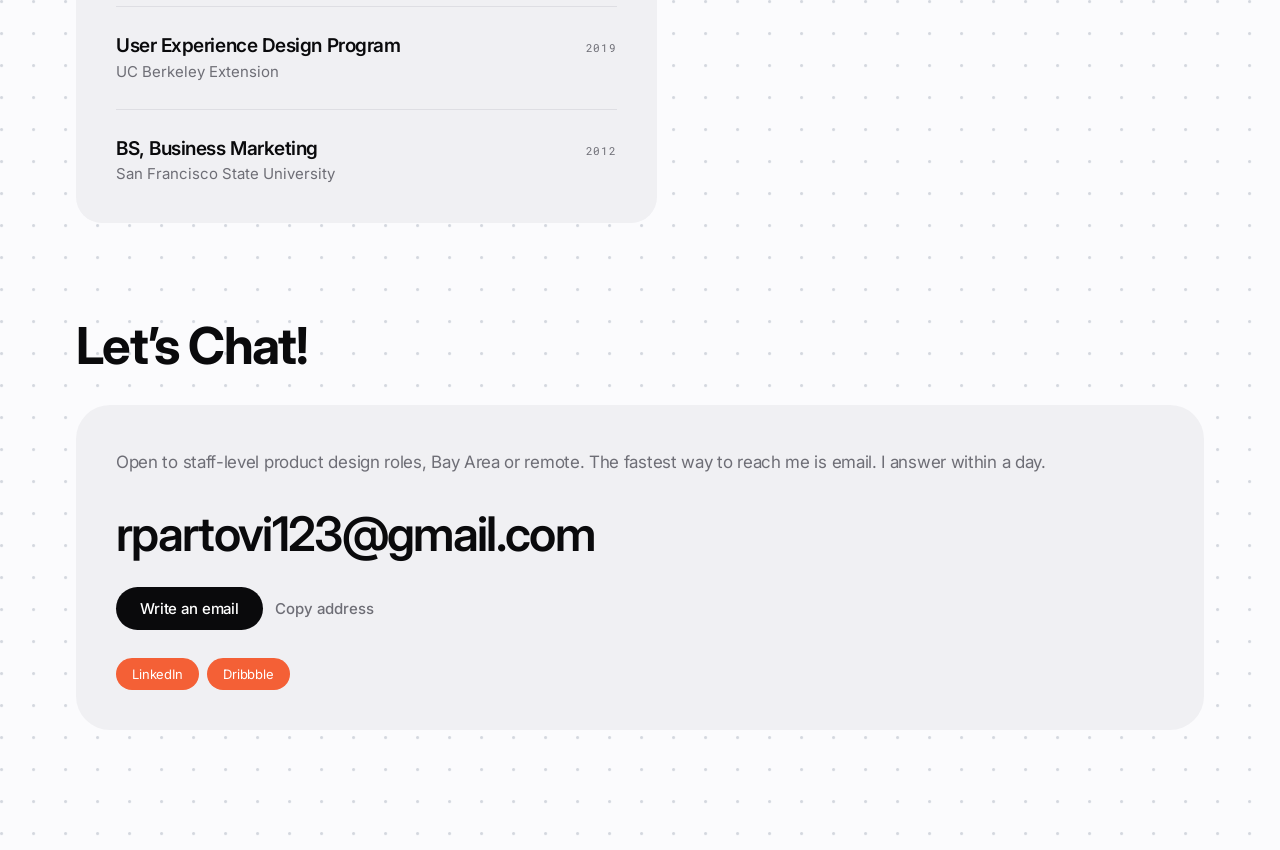
==== commit 9024d7c3: "Add Daywell card and case study page Home card links to daywell.site with AI-built and beta tags and" ====
--- a/index.html
+++ b/index.html
@@ -117,6 +117,37 @@
         </div>
       </a>
 
+      <a href="https://www.daywell.site/" target="_blank" rel="noopener noreferrer" class="case-study case-study-diagram">
+        <div class="case-study-content">
+          <span class="case-label-row">
+            <span class="case-label" style="color:#3f593b">Daywell</span>
+            <span class="tag-row">
+              <span class="ai-tag">
+                <svg viewBox="0 0 16 16" fill="none" class="award-tag-icon" aria-hidden="true">
+                  <path d="M8 1.5l1.4 4.1 4.1 1.4-4.1 1.4L8 12.5 6.6 8.4 2.5 7l4.1-1.4L8 1.5Z" stroke="currentColor" stroke-width="1.2" stroke-linejoin="round"/>
+                </svg>
+                AI-built · Solo
+              </span>
+              <span class="ai-tag ai-tag--beta"><span class="ai-tag-dot" aria-hidden="true"></span>Currently in beta</span>
+            </span>
+          </span>
+          <h3>Understand your symptoms. Discover your patterns.</h3>
+          <p>I designed and built this app on my own using AI, taking it from idea to market.</p>
+          <span class="link-arrow">
+            Visit site
+            <img src="assets/icons/arrow-dark.svg" alt="" class="icon">
+          </span>
+        </div>
+        <div class="daywell-diagram" aria-hidden="true">
+          <svg viewBox="275 120 530 530" class="dw-logo">
+            <path class="dw-part dw-bloom" fill="#fcc86e" d="M590.3,357.18c-23.64-14.83-51.1-18.13-78.01-12.31-38.17,9.42-67.35,39.41-76.44,77.25-35.53-19.33-73.54-27.81-113.13-27.77,6.45-41.52,24.64-79.17,52.3-110.14,20.12-22.42,44.39-39.87,71.67-52.7,57.36-25.99,123.64-25.98,180.73.29,65.73,30.24,112.27,91.04,123.35,162.73l-28.25,1.3c-29.85,3.24-58.1,11.41-85.3,26.28-6.27-27.28-22.61-50.04-46.92-64.94Z"/>
+            <path class="dw-part dw-leaf dw-leaf-r" fill="#5d7953" d="M555.8,639.32c-3.74.25-4.26-2.29-4.31-4.63-.59-24.29,1.22-47.65,7.62-71.04,9.09-33.21,26.48-62.8,51.68-86.3,37.73-35.18,87.75-54.14,139.3-53.26,1.54.03,2.39.38,3.13.99.94.78.92,1.83.95,3.5,1.57,112.67-86.69,203.4-198.35,210.74Z"/>
+            <path class="dw-part dw-leaf dw-leaf-l" fill="#7e9771" d="M521.42,637.13c-.15,2.71-4.61,2.35-6.14,2.22-48.42-3.88-94.22-23.38-129.8-56.37-43.94-40.74-68.49-98.03-66-158.64,93.2-3.59,177.47,57.42,197.15,149.2,4.47,20.99,6.03,41.9,4.8,63.59Z"/>
+            <path class="dw-part dw-bud" fill="#fc9ba9" d="M610.2,439.51c-33.96,24.99-59.01,58.34-73.52,97.53-14.89-39.38-39.94-72.99-73.53-97.4,1.89-24.38,15.99-45.61,35.18-57.22,22.51-13.62,49.72-14.37,72.11-2.58,22.6,11.9,37.15,33.62,39.77,59.68Z"/>
+          </svg>
+        </div>
+      </a>
+
       <a href="case-studies/pulse.html" class="case-study case-study-diagram">
         <div class="case-study-content">
           <span class="case-label-row">
@@ -198,20 +229,6 @@
         </div>
       </a>
 
-      <article class="case-study case-study-diagram case-study--future" aria-label="Future project coming soon">
-        <div class="case-study-content">
-          <span class="case-label" style="color:#7c3aed">In progress</span>
-          <h3>A new project is on the way</h3>
-          <p>I’m currently shaping the case study. It will be available in the near future.</p>
-          <span class="link-arrow case-study-status">Coming soon</span>
-        </div>
-        <div class="future-diagram" aria-hidden="true">
-          <div class="future-orbit">
-            <span class="future-orbit-dot"></span>
-            <span class="future-orbit-core"></span>
-          </div>
-        </div>
-      </article>
     </div>
   </section>
 
--- a/css/styles.css
+++ b/css/styles.css
@@ -731,9 +731,71 @@
 .order-diagram.resetting .order-ticket,
 .order-diagram.resetting .order-status-dot { transition: none; }
 
+.ai-tag {
+  display: inline-flex;
+  align-items: center;
+  gap: 5px;
+  font-family: var(--font-mono);
+  font-size: 0.6875rem;
+  font-weight: 500;
+  letter-spacing: 0.02em;
+  color: #2b4028;
+  background: linear-gradient(135deg, #e3f0cf 0%, #b5d98b 100%);
+  padding: 4px 10px 4px 8px;
+  border-radius: 999px;
+}
+
+.tag-row {
+  display: flex;
+  flex-wrap: wrap;
+  gap: 6px;
+  flex-basis: 100%;
+}
+.ai-tag--beta {
+  color: #43287f;
+  background: linear-gradient(135deg, #e9e0fb 0%, #c9b8f0 100%);
+  padding-left: 10px;
+}
+.ai-tag-dot {
+  width: 6px;
+  height: 6px;
+  border-radius: 50%;
+  background: #7c4dd6;
+}
+
+.daywell-diagram {
+  position: relative;
+  width: 156px;
+  height: 142px;
+  flex-shrink: 0;
+  display: grid;
+  place-items: center;
+}
+.dw-logo {
+  width: 140px;
+  height: 140px;
+  overflow: visible;
+}
+.dw-part {
+  transform-box: fill-box;
+  opacity: 0;
+  transition: opacity 0.5s ease, transform 0.9s cubic-bezier(0.16, 1, 0.3, 1);
+}
+.dw-leaf-r { transform-origin: 0% 100%; transform: scale(0.2) rotate(-24deg); }
+.dw-leaf-l { transform-origin: 100% 100%; transform: scale(0.2) rotate(24deg); }
+.dw-bud { transform-origin: 50% 100%; transform: scale(0.15); }
+.dw-bloom { transform-origin: 50% 100%; transform: scale(0.35) translateY(24%); }
+.daywell-diagram.is-visible .dw-part { opacity: 1; transform: none; }
+.daywell-diagram.is-visible .dw-leaf-l { transition-delay: 0.1s; }
+.daywell-diagram.is-visible .dw-leaf-r { transition-delay: 0.3s; }
+.daywell-diagram.is-visible .dw-bud { transition-delay: 0.7s; }
+.daywell-diagram.is-visible .dw-bloom { transition-delay: 1.2s; transition-duration: 1.1s; }
+.daywell-diagram.resetting .dw-part { transition: none; }
+
 @media (prefers-reduced-motion: reduce) {
-  .wf-box, .wf-line, .pd-node, .pd-line, .pd-ground, .pulse-bar, .order-ticket, .order-status-dot { transition: none; animation: none; }
+  .wf-box, .wf-line, .pd-node, .pd-line, .pd-ground, .pulse-bar, .order-ticket, .order-status-dot, .dw-part { transition: none; animation: none; }
   .pulse-bars.is-visible .pulse-bar { transform: scaleY(1); }
+  .dw-part { opacity: 1; transform: none; }
 }
 .case-label {
   font-family: var(--font-mono);
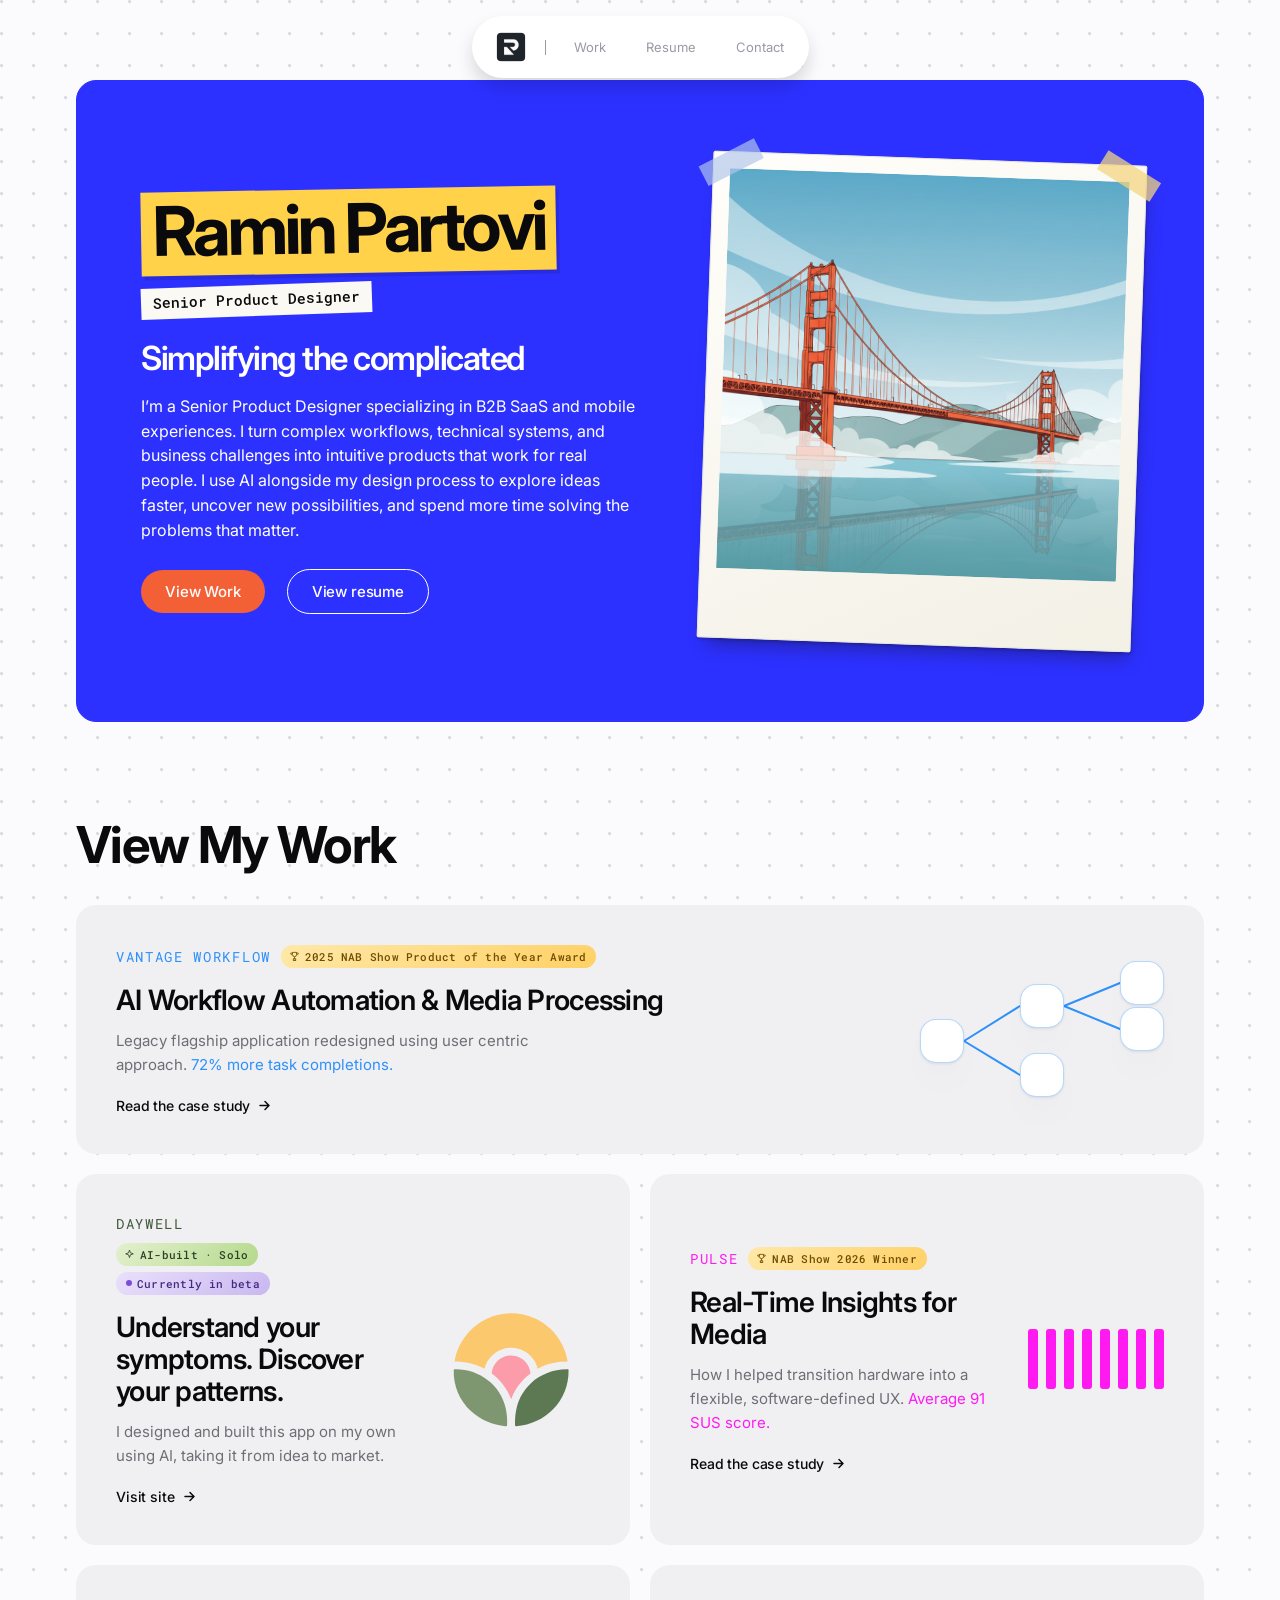
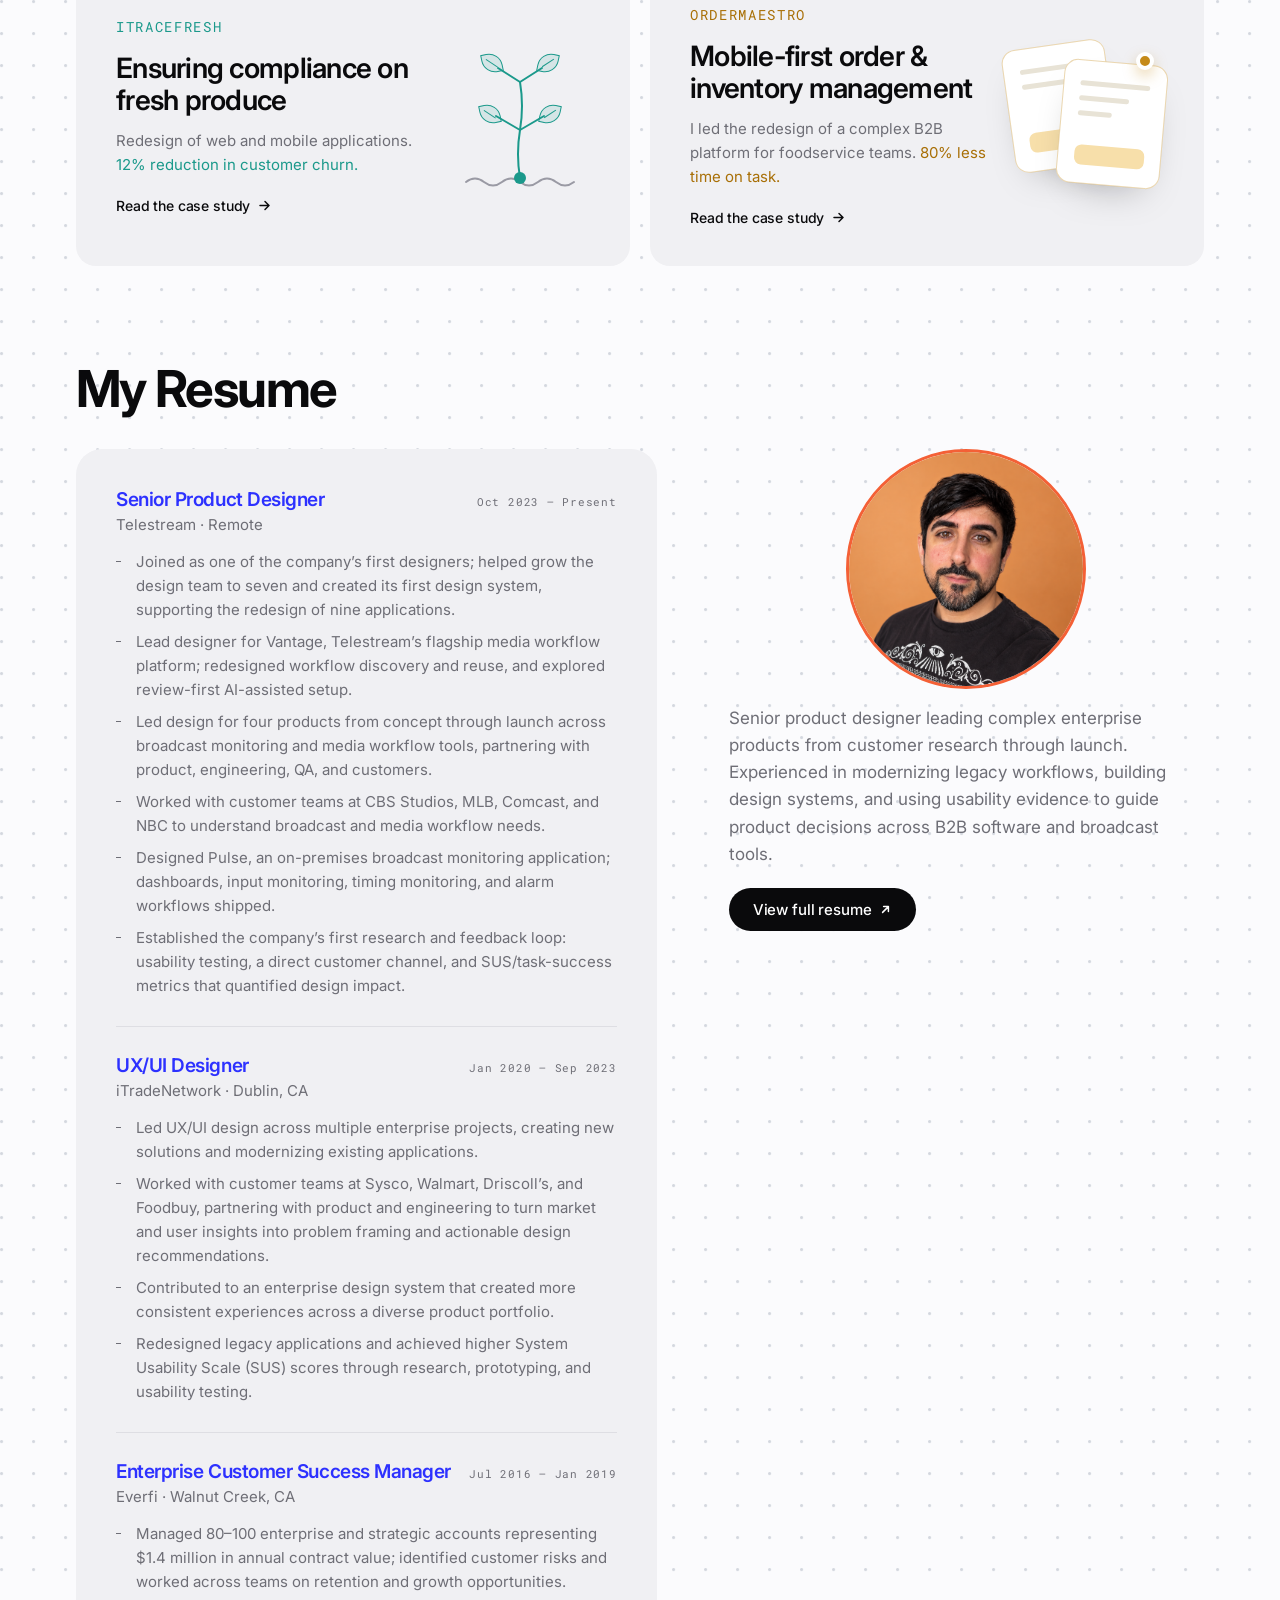
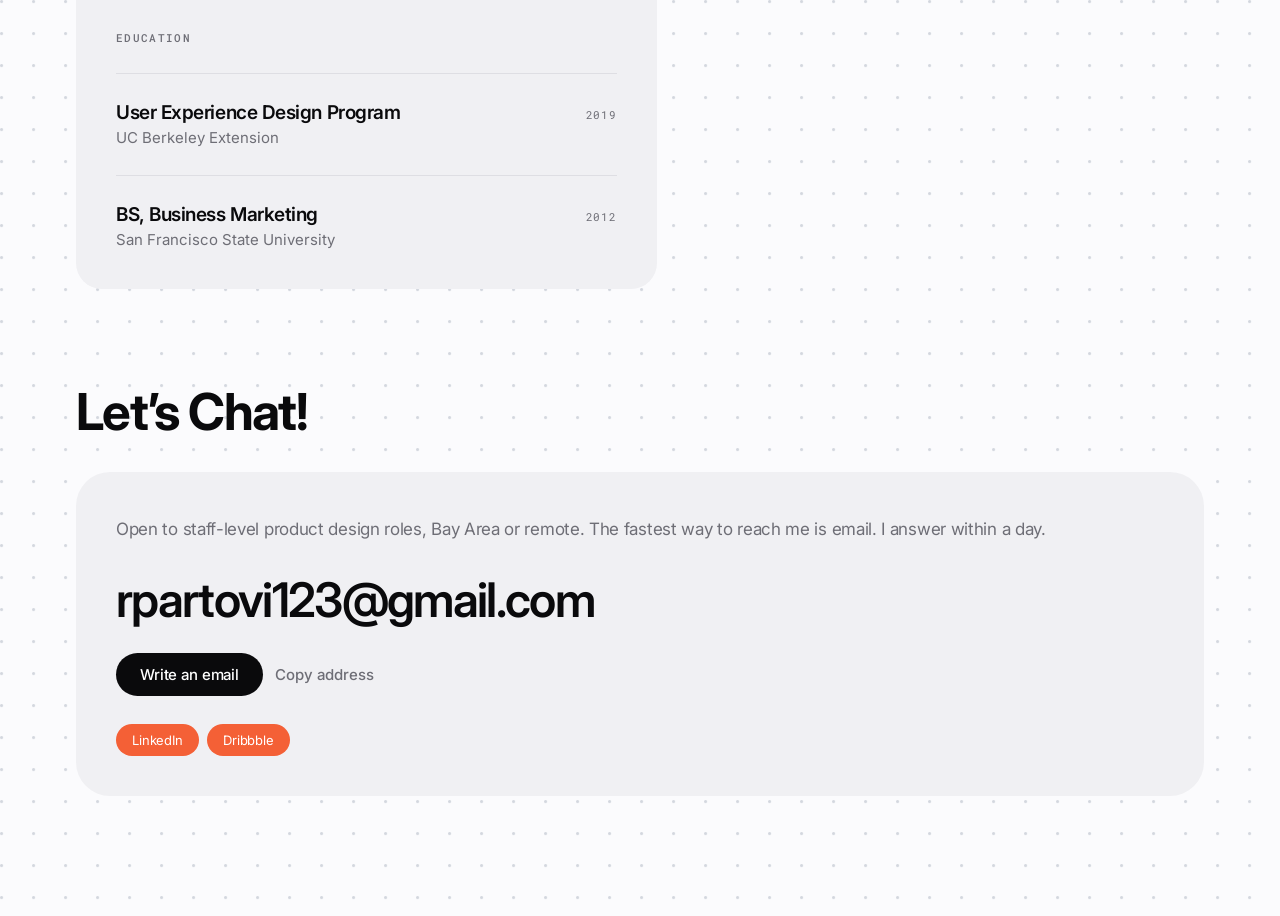
==== commit 50e3d0fd: "Refine homepage hero and stack Daywell badges on mobile" ====
--- a/index.html
+++ b/index.html
@@ -8,7 +8,7 @@
 <link rel="preconnect" href="https://fonts.googleapis.com">
 <link rel="preconnect" href="https://fonts.gstatic.com" crossorigin>
 <link href="https://fonts.googleapis.com/css2?family=Inter:wght@400;500;600;700&family=Roboto+Mono:wght@400;500&display=swap" rel="stylesheet">
-<link rel="stylesheet" href="css/styles.css">
+<link rel="stylesheet" href="css/styles.css?v=mobile-badges">
 </head>
 <body>
 
@@ -34,19 +34,16 @@
 
 <main id="top">
 
-  <section class="hero">
+  <section class="hero" aria-labelledby="hero-name">
     <div class="hero-inner">
       <div class="hero-copy">
-        <span class="hero-kicker">Ramin Partovi · Senior Product Designer</span>
-        <h1>Simplifying the complicated</h1>
-        <p class="hero-sub">I’m a Senior Product Designer specializing in B2B SaaS and mobile experiences. I turn complex workflows, technical systems, and business challenges into intuitive products that work for real people. I use AI alongside my design process to explore ideas faster, uncover new possibilities, and spend more time solving the problems that matter.</p>
+        <h1 id="hero-name" class="hero-name--paper">Ramin Partovi</h1>
+        <p class="hero-role">Senior Product Designer</p>
+        <p class="hero-sub">Simplifying the complicated</p>
+        <p class="hero-intro">I’m a Senior Product Designer specializing in B2B SaaS and mobile experiences. I turn complex workflows, technical systems, and business challenges into intuitive products that work for real people. I use AI alongside my design process to explore ideas faster, uncover new possibilities, and spend more time solving the problems that matter.</p>
         <div class="hero-actions">
-          <a href="#work" class="btn btn-orange">
-            View Work
-          </a>
-          <a href="#resume" class="btn btn-outline">
-            View resume
-          </a>
+          <a href="#work" class="btn btn-orange">View Work</a>
+          <a href="#resume" class="btn btn-outline">View resume</a>
         </div>
       </div>
 
--- a/css/styles.css
+++ b/css/styles.css
@@ -254,83 +254,99 @@
 /* ---------- Hero ---------- */
 .hero { padding-top: 80px; }
 
-@keyframes fade-up {
-  from { opacity: 0; transform: translateY(16px); }
-  to { opacity: 1; transform: translateY(0); }
-}
-
-.hero-kicker,
-.hero h1,
-.hero-sub,
-.hero-actions,
-.hero-visual {
-  animation: fade-up 1.1s cubic-bezier(0.16, 1, 0.3, 1) both;
-}
-.hero-kicker { animation-delay: 0s; }
-.hero h1 { animation-delay: 0.1s; }
-.hero-sub { animation-delay: 0.25s; }
-.hero-actions { animation-delay: 0.4s; }
-.hero-visual { animation-delay: 0.3s; }
-
-@media (prefers-reduced-motion: reduce) {
-  .hero-kicker,
-  .hero h1,
-  .hero-sub,
-  .hero-actions,
-  .hero-visual {
-    animation: none;
-  }
-}
-
 .hero-inner {
+  display: grid;
+  grid-template-columns: 1.15fr 1fr;
+  align-items: center;
+  gap: clamp(36px, 5vw, 72px);
+  padding: clamp(48px, 6vw, 84px) clamp(32px, 5vw, 72px);
+  border: 1px solid var(--color-blue);
+  border-radius: var(--radius-md);
+  color: var(--color-white);
   background: var(--color-blue);
-  border-radius: var(--radius-lg);
-  padding: 56px 40px;
-  display: flex;
-  align-items: center;
-  justify-content: space-between;
-  gap: 40px;
+}
+.hero-copy {
+  width: 100%;
+  min-width: 0;
+  container-type: inline-size;
+  display: flex;
+  flex-direction: column;
+  align-items: flex-start;
+}
+.hero h1 {
+  color: var(--color-black);
+  font-family: var(--font-sans);
+  font-size: clamp(3.25rem, 5.35vw, 4.8rem);
+  font-weight: 700;
+  line-height: 1.08;
+  letter-spacing: -.055em;
+}
+.hero .hero-name--paper {
+  font-size: min(clamp(3.25rem, 5.35vw, 4.8rem), 15cqi);
+  white-space: nowrap;
+  background: var(--color-yellow);
+  padding: .04em .17em .1em;
+  transform: rotate(-1deg);
+  box-shadow: 3px 4px 0 #191a773d;
+}
+.hero-role {
+  position: relative;
+  margin: 12px 0 24px;
+  padding: 5px 12px;
+  background: #faf9f3;
+  color: var(--color-black);
+  font: 500 .92rem/1.4 var(--font-mono);
+  transform: rotate(-2deg);
+}
+.hero-sub {
+  max-width: 19ch;
+  font-size: clamp(1.65rem, 2.6vw, 2.35rem);
+  font-weight: 600;
+  letter-spacing: -.045em;
+  line-height: 1.16;
+  text-wrap: balance;
+}
+.hero-actions {
+  display: flex;
+  align-items: center;
   flex-wrap: wrap;
-  position: relative;
-  overflow: hidden;
-}
-.hero-copy {
-  display: flex;
-  flex-direction: column;
-  gap: 20px;
-  max-width: 460px;
-  position: relative;
-  z-index: 2;
-}
-.hero-kicker {
-  font-family: var(--font-mono);
-  font-weight: 500;
-  font-size: 0.875rem;
-  letter-spacing: 0.08em;
-  text-transform: uppercase;
-  color: #FFD166EB;
-  margin-bottom: -12px;
-}
-.hero-sub {
-  font-size: 1.0625rem;
+  gap: 22px;
+  margin-top: 26px;
+}
+.hero-intro {
+  max-width: 52ch;
+  margin-top: 16px;
+  font-size: 1rem;
   line-height: 1.55;
-  color: var(--color-white);
-  max-width: 360px;
-}
-.hero-actions {
-  display: flex;
-  align-items: center;
-  gap: 24px;
-  flex-wrap: wrap;
-  padding-top: 12px;
-}
-
+  text-align: left;
+}
 .hero-visual {
   position: relative;
-  flex: 1 1 480px;
-  max-width: 640px;
-  min-width: 300px;
-}
+  padding: 4% 4% 16%;
+  background: linear-gradient(155deg, #fffefa, #f3f0e6);
+  border-radius: 2px;
+  box-shadow: inset 0 0 0 1px #e6e2d7, 1px 2px 2px #17143c40, 4px 13px 18px -7px #17143c70;
+  transform: rotate(2deg);
+}
+.hero-visual::before,
+.hero-visual::after {
+  content: "";
+  position: absolute;
+  z-index: 1;
+  top: 0;
+  width: 62px;
+  height: 22px;
+  background: #b3c8eaad;
+  transform: rotate(-29deg);
+  left: -13px;
+}
+.hero-visual::after {
+  left: auto;
+  right: -13px;
+  transform: rotate(30deg);
+  background: #f3d680bd;
+}
+.hero-visual .hero-image { aspect-ratio: 1; border-radius: 1px; }
 .hero-image {
   position: relative;
   border-radius: 12px;
@@ -1076,9 +1092,11 @@
 }
 
 @media (max-width: 860px) {
-  .hero-inner { padding: 40px 28px; flex-direction: column; align-items: flex-start; justify-content: flex-start; }
-  .hero-visual { max-width: 100%; margin-top: 0; order: -1; flex: none; width: 100%; }
-  .hero-copy { margin-top: 32px; }
+  .hero-inner { grid-template-columns: 1fr; justify-items: center; gap: 38px; }
+  .hero-copy { align-items: center; text-align: center; }
+  .hero-role { margin-left: 0; }
+  .hero-actions { justify-content: center; }
+  .hero-visual { width: min(92%, 410px); }
   .card-stat { right: 0; }
   .work-grid { grid-template-columns: 1fr; }
   .case-study-lg { grid-column: auto; display: flex; flex-direction: column; gap: 12px; }
@@ -1086,6 +1104,8 @@
   .case-study-content { display: contents; }
   .link-arrow { order: 1; align-self: flex-start; }
   .case-label-row { flex-direction: column; align-items: flex-start; gap: 8px; align-self: flex-start; }
+  .case-label-row, .tag-row { flex-wrap: nowrap; }
+  .tag-row { flex-direction: column; align-items: flex-start; flex-basis: auto; }
   .case-label { align-self: flex-start; }
 }
 
@@ -1093,9 +1113,11 @@
   .nav-links { display: none; }
   .nav-toggle { display: flex; }
   .hero { padding-top: 88px; }
-  .hero-inner { border-radius: 24px; padding: 32px 20px; }
+  .hero-inner { padding: 38px 16px 30px; }
+  .hero .hero-name--paper { font-size: min(clamp(2.3rem, 9vw, 3.5rem), 15cqi); }
+  .hero h1 { font-size: clamp(2.3rem, 9vw, 3.5rem); }
   h1 { font-size: 2.1rem; }
-  .hero-sub { max-width: 100%; }
+
   .work, .resume, .contact { padding-left: 16px; padding-right: 16px; }
   .case-study, .timeline-card { padding: 28px; }
   .contact-inner { padding: 28px; border-radius: 24px; }
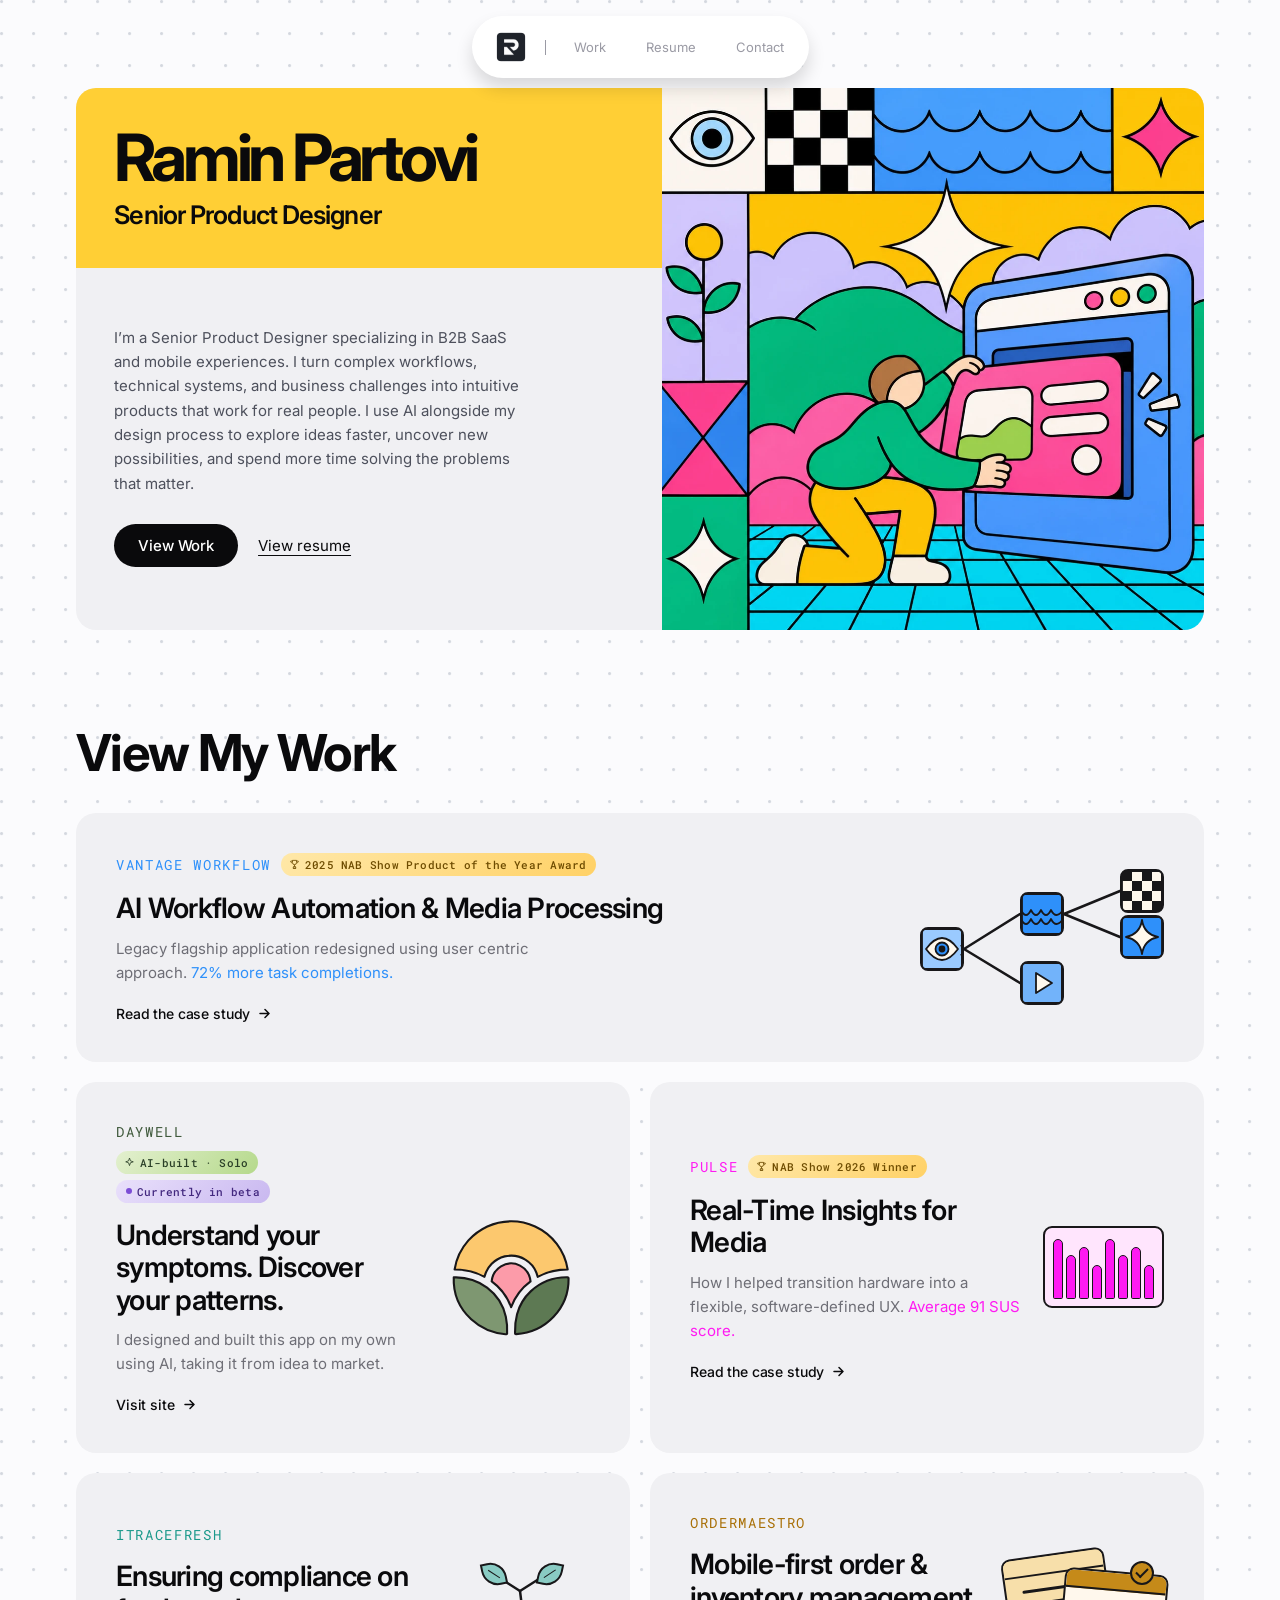
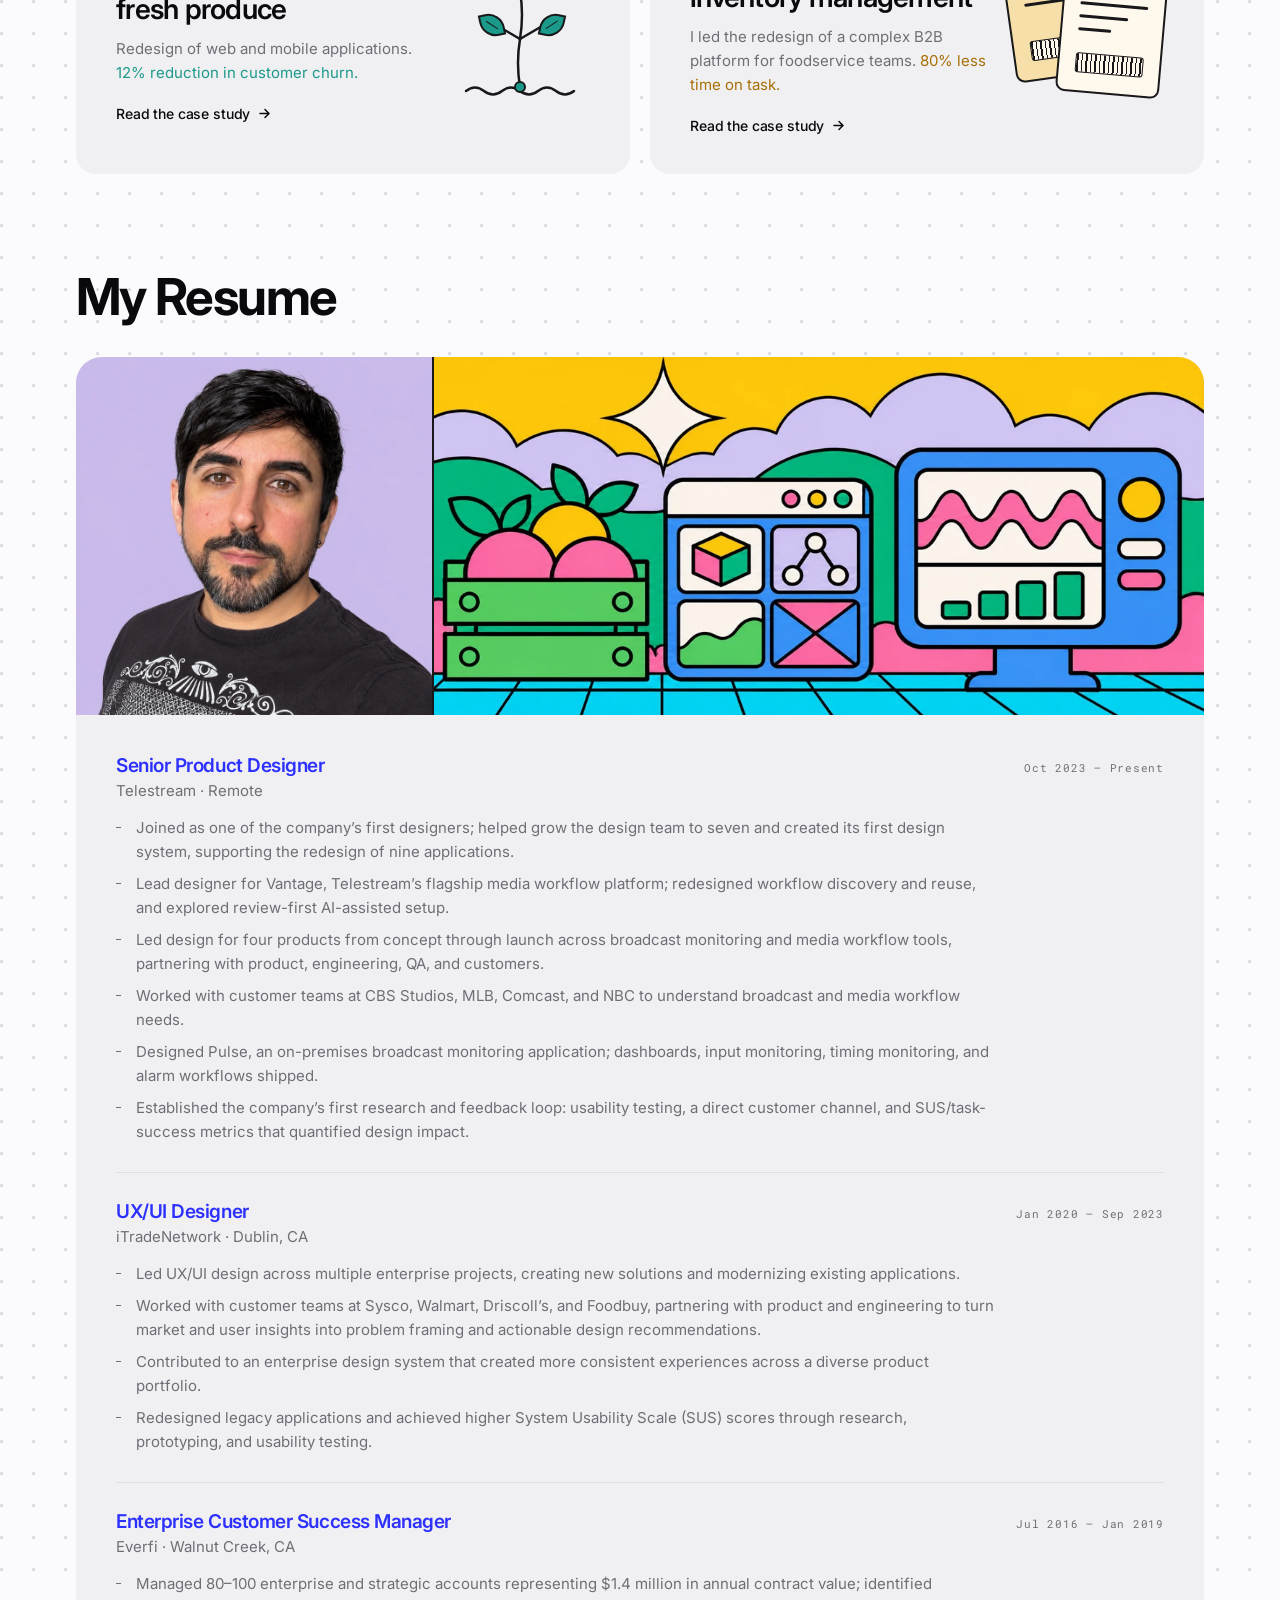
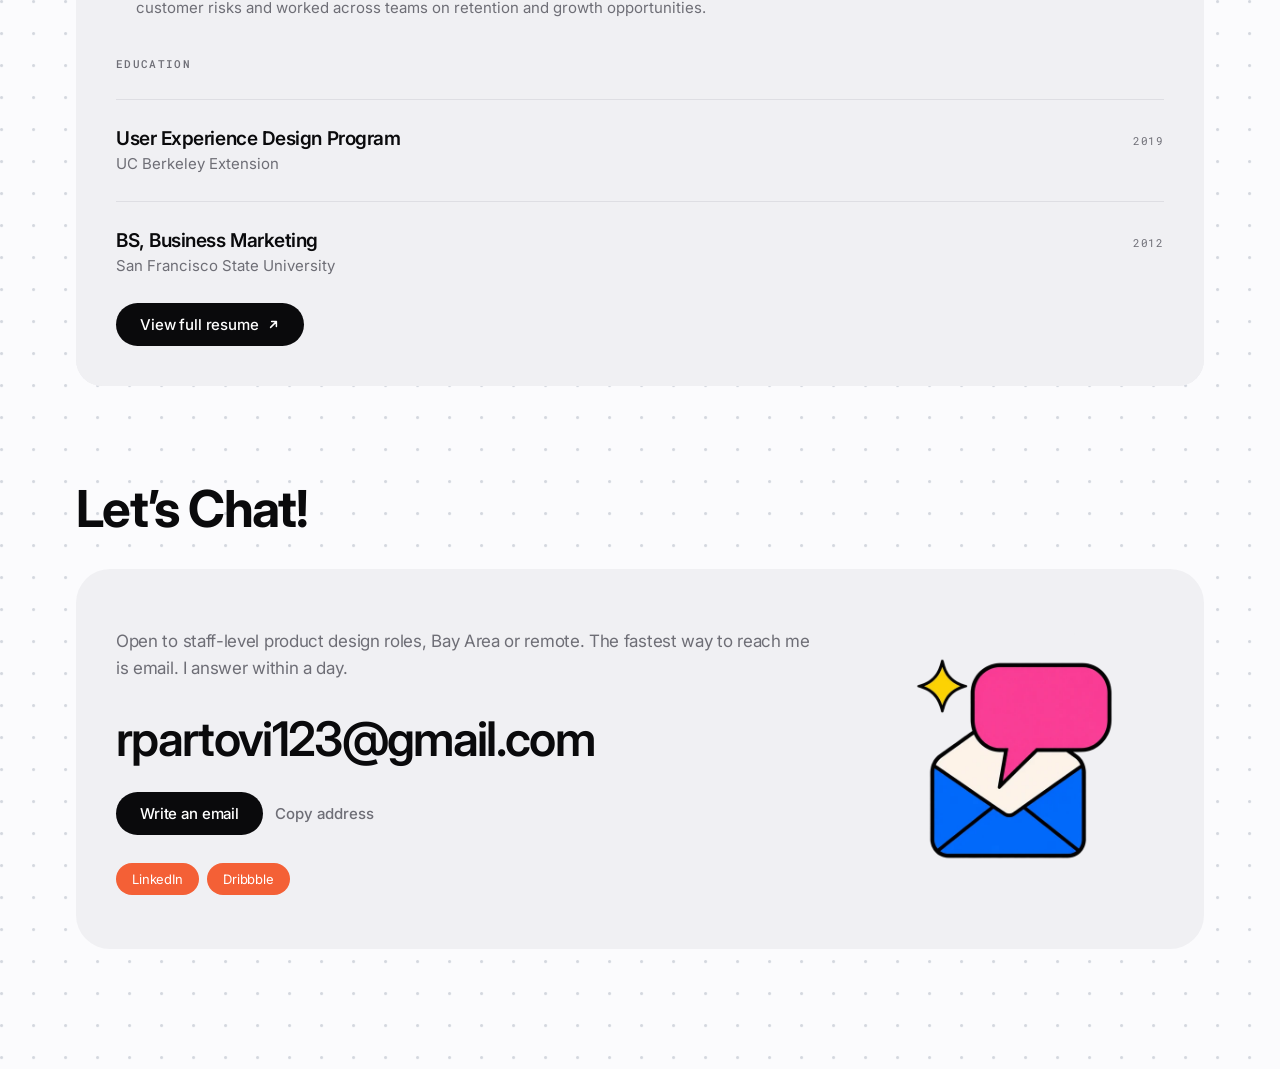
==== commit bd9a8800: "Refresh portfolio with illustrated studio design" ====
--- a/index.html
+++ b/index.html
@@ -8,7 +8,7 @@
 <link rel="preconnect" href="https://fonts.googleapis.com">
 <link rel="preconnect" href="https://fonts.gstatic.com" crossorigin>
 <link href="https://fonts.googleapis.com/css2?family=Inter:wght@400;500;600;700&family=Roboto+Mono:wght@400;500&display=swap" rel="stylesheet">
-<link rel="stylesheet" href="css/styles.css?v=mobile-badges">
+<link rel="stylesheet" href="css/styles.css?v=studio-poster">
 </head>
 <body>
 
@@ -34,41 +34,21 @@
 
 <main id="top">
 
-  <section class="hero" aria-labelledby="hero-name">
-    <div class="hero-inner">
-      <div class="hero-copy">
-        <h1 id="hero-name" class="hero-name--paper">Ramin Partovi</h1>
-        <p class="hero-role">Senior Product Designer</p>
-        <p class="hero-sub">Simplifying the complicated</p>
-        <p class="hero-intro">I’m a Senior Product Designer specializing in B2B SaaS and mobile experiences. I turn complex workflows, technical systems, and business challenges into intuitive products that work for real people. I use AI alongside my design process to explore ideas faster, uncover new possibilities, and spend more time solving the problems that matter.</p>
-        <div class="hero-actions">
-          <a href="#work" class="btn btn-orange">View Work</a>
-          <a href="#resume" class="btn btn-outline">View resume</a>
+  <section class="studio-hero" aria-labelledby="hero-name">
+    <div class="studio-panel">
+      <div class="studio-copy">
+        <header class="studio-heading">
+          <h1 id="hero-name">Ramin Partovi</h1>
+          <p>Senior Product Designer</p>
+        </header>
+        <p class="studio-intro">I’m a Senior Product Designer specializing in B2B SaaS and mobile experiences. I turn complex workflows, technical systems, and business challenges into intuitive products that work for real people. I use AI alongside my design process to explore ideas faster, uncover new possibilities, and spend more time solving the problems that matter.</p>
+        <div class="studio-actions">
+          <a class="btn btn-dark" href="#work">View Work</a>
+          <a class="studio-resume-link" href="#resume">View resume</a>
         </div>
       </div>
-
-      <div class="hero-visual">
-        <div class="hero-image">
-          <img src="assets/images/golden-gate.png" alt="Golden Gate Bridge illustration" loading="eager">
-          <svg class="bird bird-1" viewBox="0 0 24 12" aria-hidden="true">
-            <path d="M1,8 Q6,1 12,7 Q18,1 23,8" fill="none" stroke="#0A0A0C" stroke-width="1.4" stroke-linecap="round"/>
-          </svg>
-          <svg class="bird bird-2" viewBox="0 0 24 12" aria-hidden="true">
-            <path d="M1,8 Q6,1 12,7 Q18,1 23,8" fill="none" stroke="#0A0A0C" stroke-width="1.4" stroke-linecap="round"/>
-          </svg>
-          <svg class="bird bird-3" viewBox="0 0 24 12" aria-hidden="true">
-            <path d="M1,8 Q6,1 12,7 Q18,1 23,8" fill="none" stroke="#0A0A0C" stroke-width="1.4" stroke-linecap="round"/>
-          </svg>
-          <svg class="bird bird-4" viewBox="0 0 24 12" aria-hidden="true">
-            <path d="M1,8 Q6,1 12,7 Q18,1 23,8" fill="none" stroke="#0A0A0C" stroke-width="1.4" stroke-linecap="round"/>
-          </svg>
-          <svg class="bird bird-5" viewBox="0 0 24 12" aria-hidden="true">
-            <path d="M1,8 Q6,1 12,7 Q18,1 23,8" fill="none" stroke="#0A0A0C" stroke-width="1.4" stroke-linecap="round"/>
-          </svg>
-          <svg class="bird bird-6" viewBox="0 0 24 12" aria-hidden="true">
-            <path d="M1,8 Q6,1 12,7 Q18,1 23,8" fill="none" stroke="#0A0A0C" stroke-width="1.4" stroke-linecap="round"/>
-          </svg>
-        </div>
+      <div class="studio-art">
+        <img src="assets/images/designer-at-work.webp" alt="Illustration of a designer fitting a pink panel into a blue interface, framed by a checkerboard, waves, and an eye." width="1100" height="1100" fetchpriority="high">
       </div>
     </div>
   </section>
@@ -229,12 +209,17 @@
     </div>
   </section>
 
-  <section id="resume" class="resume">
+  <section id="resume" class="resume" aria-labelledby="resume-title">
     <div class="section-head">
-      <h2>My Resume</h2>
-    </div>
-
-    <div class="resume-grid">
+      <h2 id="resume-title">My Resume</h2>
+    </div>
+    <div class="resume-card">
+      <header class="resume-card-header">
+        <div class="resume-scene">
+          <img class="resume-portrait" src="assets/images/resume-portrait.webp" alt="Ramin Partovi" width="820" height="820" loading="lazy">
+          <img class="resume-history-art" src="assets/images/work-history.webp" alt="Fresh produce software and broadcast monitoring illustrated side by side." width="1500" height="495" loading="lazy">
+        </div>
+      </header>
       <div class="timeline-card">
         <div class="timeline-item">
           <div class="timeline-row">
@@ -294,18 +279,11 @@
           </div>
           <p class="role-org">San Francisco State University</p>
         </div>
-      </div>
-
-      <div class="resume-intro">
-        <img src="assets/images/profilepic.jpeg" alt="Ramin Partovi" class="resume-photo">
-        <p>Senior product designer leading complex enterprise products from customer research through launch. Experienced in modernizing legacy workflows, building design systems, and using usability evidence to guide product decisions across B2B software and broadcast tools.</p>
-
         <a href="assets/Resume.pdf" target="_blank" rel="noopener noreferrer" class="btn btn-dark">
           View full resume
           <img src="assets/icons/arrow-dark-2.svg" alt="" class="icon">
         </a>
       </div>
-
     </div>
   </section>
 
@@ -330,6 +308,7 @@
           <a href="https://dribbble.com/Ramin2DKami" target="_blank" rel="noopener noreferrer">Dribbble</a>
         </div>
       </div>
+      <img class="contact-illustration" src="assets/images/contact-illustration.webp" alt="" width="640" height="640" loading="lazy">
     </div>
   </section>
 
--- a/css/styles.css
+++ b/css/styles.css
@@ -298,6 +298,46 @@
   font: 500 .92rem/1.4 var(--font-mono);
   transform: rotate(-2deg);
 }
+.hero .hero-plate {
+  display: flex;
+  align-items: center;
+  gap: .65em;
+  width: fit-content;
+  max-width: 100%;
+  padding: .34em .65em;
+  background: #ffe49a;
+  color: #26163a;
+  border: 3px double #59313b;
+  border-radius: 5px;
+  font: 700 min(4.2cqi, 20px)/1.2 var(--font-mono);
+  letter-spacing: -.045em;
+  text-shadow: 0 1px #fff5cd;
+  box-shadow: 2px 3px #ee775b, 3px 4px #40204c;
+  transform: rotate(-1deg);
+}
+.hero-plate::before,
+.hero-plate::after {
+  content: "";
+  flex: 0 0 auto;
+  width: min(.32em, 8px);
+  height: min(.32em, 8px);
+  border-radius: 50%;
+  background: #6b3943;
+  box-shadow: inset 1px 1px 1px #2c173e, 0 1px #fff5cf;
+}
+.hero .hero-plate--name {
+  gap: .32em;
+  padding: .16em .32em;
+  font-size: min(10.8cqi, 58px);
+}
+.hero-postcard-name {
+  width: min(100%, 580px);
+}
+.hero-postcard-name img {
+  display: block;
+  width: 100%;
+  height: auto;
+}
 .hero-sub {
   max-width: 19ch;
   font-size: clamp(1.65rem, 2.6vw, 2.35rem);
@@ -422,6 +462,75 @@
 .dot-red { background: var(--color-red); }
 .dot-yellow { background: var(--color-yellow); }
 .dot-azure { background: var(--color-azure); }
+
+/* ---------- Studio poster ---------- */
+.studio-hero {
+  padding-top: 88px;
+}
+.studio-panel {
+  display: grid;
+  grid-template-columns: minmax(0, 1.08fr) minmax(0, 1fr);
+  background: var(--color-grey-95);
+  border-radius: var(--radius-md);
+  overflow: hidden;
+}
+.studio-copy {
+  --studio-inset: clamp(24px, 3vw, 48px);
+  display: flex;
+  flex-direction: column;
+}
+.studio-heading {
+  background: #ffcf35;
+  padding: clamp(24px, 3vw, 42px) var(--studio-inset);
+}
+.studio-heading h1 {
+  margin-bottom: 8px;
+  color: var(--color-black);
+  font-size: clamp(42px, 5.1vw, 74px);
+  line-height: .99;
+  letter-spacing: -.065em;
+}
+.studio-heading p {
+  font-size: clamp(21px, 2vw, 30px);
+  font-weight: 600;
+  letter-spacing: -.035em;
+}
+.studio-intro {
+  max-width: 54ch;
+  margin-top: auto;
+  padding: 26px var(--studio-inset) 0;
+  color: #4d505c;
+  font-size: clamp(15px, 1.13vw, 17px);
+  line-height: 1.62;
+}
+.studio-actions {
+  display: flex;
+  align-items: center;
+  flex-wrap: wrap;
+  gap: 20px;
+  margin: 28px 0 auto;
+  padding: 0 var(--studio-inset) 32px;
+}
+.studio-resume-link {
+  font-size: .94rem;
+  text-decoration: underline;
+  text-underline-offset: 4px;
+}
+.studio-art { overflow: hidden; }
+.studio-art img {
+  width: 100%;
+  height: 100%;
+  object-fit: cover;
+  /* Hide the artwork’s thin outer frame at the rounded card edges. */
+  transform: scale(1.02);
+}
+@media (max-width: 780px) {
+  .studio-panel { grid-template-columns: 1fr; }
+  .studio-art img { height: auto; }
+}
+@media (max-width: 640px) {
+  .studio-hero { padding-inline: 16px; }
+}
 
 /* ---------- Work ---------- */
 .work { padding: 96px 24px 0; }
@@ -808,6 +917,90 @@
 .daywell-diagram.is-visible .dw-bloom { transition-delay: 1.2s; transition-duration: 1.1s; }
 .daywell-diagram.resetting .dw-part { transition: none; }
 
+/* Poster outlines frame each project’s original colors. */
+.work-grid {
+  --art-ink: #181719;
+  --art-paper: #fff8ed;
+}
+.wf-line, .pd-line, .pd-ground { stroke: var(--art-ink); stroke-width: 2.5; }
+.wf-box {
+  background: var(--art-paper) url("../assets/icons/workflow-poster-tiles.svg") 0 center / 500% 100% no-repeat;
+  border: 2px solid var(--art-ink);
+  border-radius: 8px;
+  box-shadow: none;
+}
+.wf-node-b { background-position-x: 25%; }
+.wf-node-c { background-position-x: 50%; }
+.wf-node-d { background-position-x: 75%; }
+.wf-node-e { background-position-x: 100%; }
+
+.dw-part { stroke: var(--art-ink); stroke-width: 8; stroke-linejoin: round; }
+
+.pd-node { border: 2px solid var(--art-ink); box-shadow: none; }
+.pd-seed { background: #1b998b; }
+.pd-leaf { background: #1b998b; width: 24px; height: 24px; }
+.pd-node-d, .pd-node-e { background: #89cbc3; }
+.pd-leaf::after { background: var(--art-ink); height: 68%; top: 16%; }
+
+.pulse-bars {
+  align-self: center;
+  padding: 10px 8px 7px;
+  height: 82px;
+  gap: 3px;
+  border: 2px solid var(--art-ink);
+  border-radius: 9px;
+  background: #ffe5fd;
+}
+.pulse-bar {
+  position: relative;
+  border: 1.5px solid var(--art-ink);
+  border-radius: 6px 6px 2px 2px;
+  background: #ff1af2;
+}
+.pulse-bar:nth-child(4n+2) { height: 44px; }
+.pulse-bar:nth-child(4n+3) { height: 52px; }
+.pulse-bar:nth-child(4n) { height: 34px; }
+
+.order-ticket {
+  border: 2px solid var(--art-ink);
+  border-radius: 9px;
+  background: var(--art-paper);
+  box-shadow: none;
+  overflow: hidden;
+}
+.order-ticket--back { background: #f7dfaa; }
+.order-ticket::before {
+  content: "";
+  display: block;
+  height: 16px;
+  margin: -20px -16px 13px;
+  background: #c58a19;
+  border-bottom: 2px solid var(--art-ink);
+}
+.order-ticket--back::before { background: #f7dfaa; }
+.order-ticket span { background: var(--art-ink); height: 3px; }
+.order-ticket i {
+  border: 1.5px solid var(--art-ink);
+  border-radius: 3px;
+  background: repeating-linear-gradient(90deg, var(--art-ink) 0 2px, var(--art-paper) 2px 5px, var(--art-ink) 5px 6px, var(--art-paper) 6px 9px);
+}
+.order-status-dot {
+  width: 24px; height: 24px;
+  background: #c58a19;
+  border: 2px solid var(--art-ink);
+  box-shadow: none;
+}
+.order-status-dot::after {
+  content: "";
+  position: absolute;
+  top: 5px; left: 4px;
+  width: 10px; height: 5px;
+  border: solid var(--art-ink);
+  border-width: 0 0 2px 2px;
+  transform: rotate(-45deg);
+}
+
+
 @media (prefers-reduced-motion: reduce) {
   .wf-box, .wf-line, .pd-node, .pd-line, .pd-ground, .pulse-bar, .order-ticket, .order-status-dot, .dw-part { transition: none; animation: none; }
   .pulse-bars.is-visible .pulse-bar { transform: scaleY(1); }
@@ -911,6 +1104,28 @@
 
 /* ---------- Resume ---------- */
 .resume { padding: 96px 24px 0; }
+.resume-card {
+  overflow: hidden;
+  background: var(--color-grey-95);
+  border-radius: 26px;
+}
+.resume-scene {
+  display: grid;
+  grid-template-columns: 1fr 2.15fr;
+  aspect-ratio: 3.15;
+}
+.resume-scene img {
+  width: 100%;
+  height: 100%;
+  min-width: 0;
+  min-height: 0;
+  object-fit: cover;
+}
+.resume-portrait { border-right: 2px solid #181719; }
+.resume-history-art { object-position: right center; }
+.resume-card .timeline-card > .btn { align-self: flex-start; }
+.resume-card .timeline-card { border-radius: 0; }
+.resume-card .timeline-item ul { max-width: 88ch; }
 .resume-grid {
   display: grid;
   grid-template-columns: 1.1fr 0.9fr;
@@ -1007,14 +1222,27 @@
   position: relative;
   overflow: hidden;
   display: flex;
-  gap: 40px;
+  align-items: center;
+  gap: clamp(20px, 4vw, 40px);
 }
 .contact-content {
+  flex: 1;
+  min-width: 0;
   display: flex;
   flex-direction: column;
   gap: 16px;
   position: relative;
   z-index: 2;
+}
+.contact-illustration {
+  flex: 0 0 auto;
+  width: clamp(170px, 26vw, 300px);
+  height: auto;
+  border-radius: var(--radius-sm);
+}
+@media (max-width: 780px) {
+  .contact-inner { flex-direction: column; align-items: stretch; }
+  .contact-illustration { width: min(100%, 240px); }
 }
 .contact-sub {
   font-size: 1.0625rem;
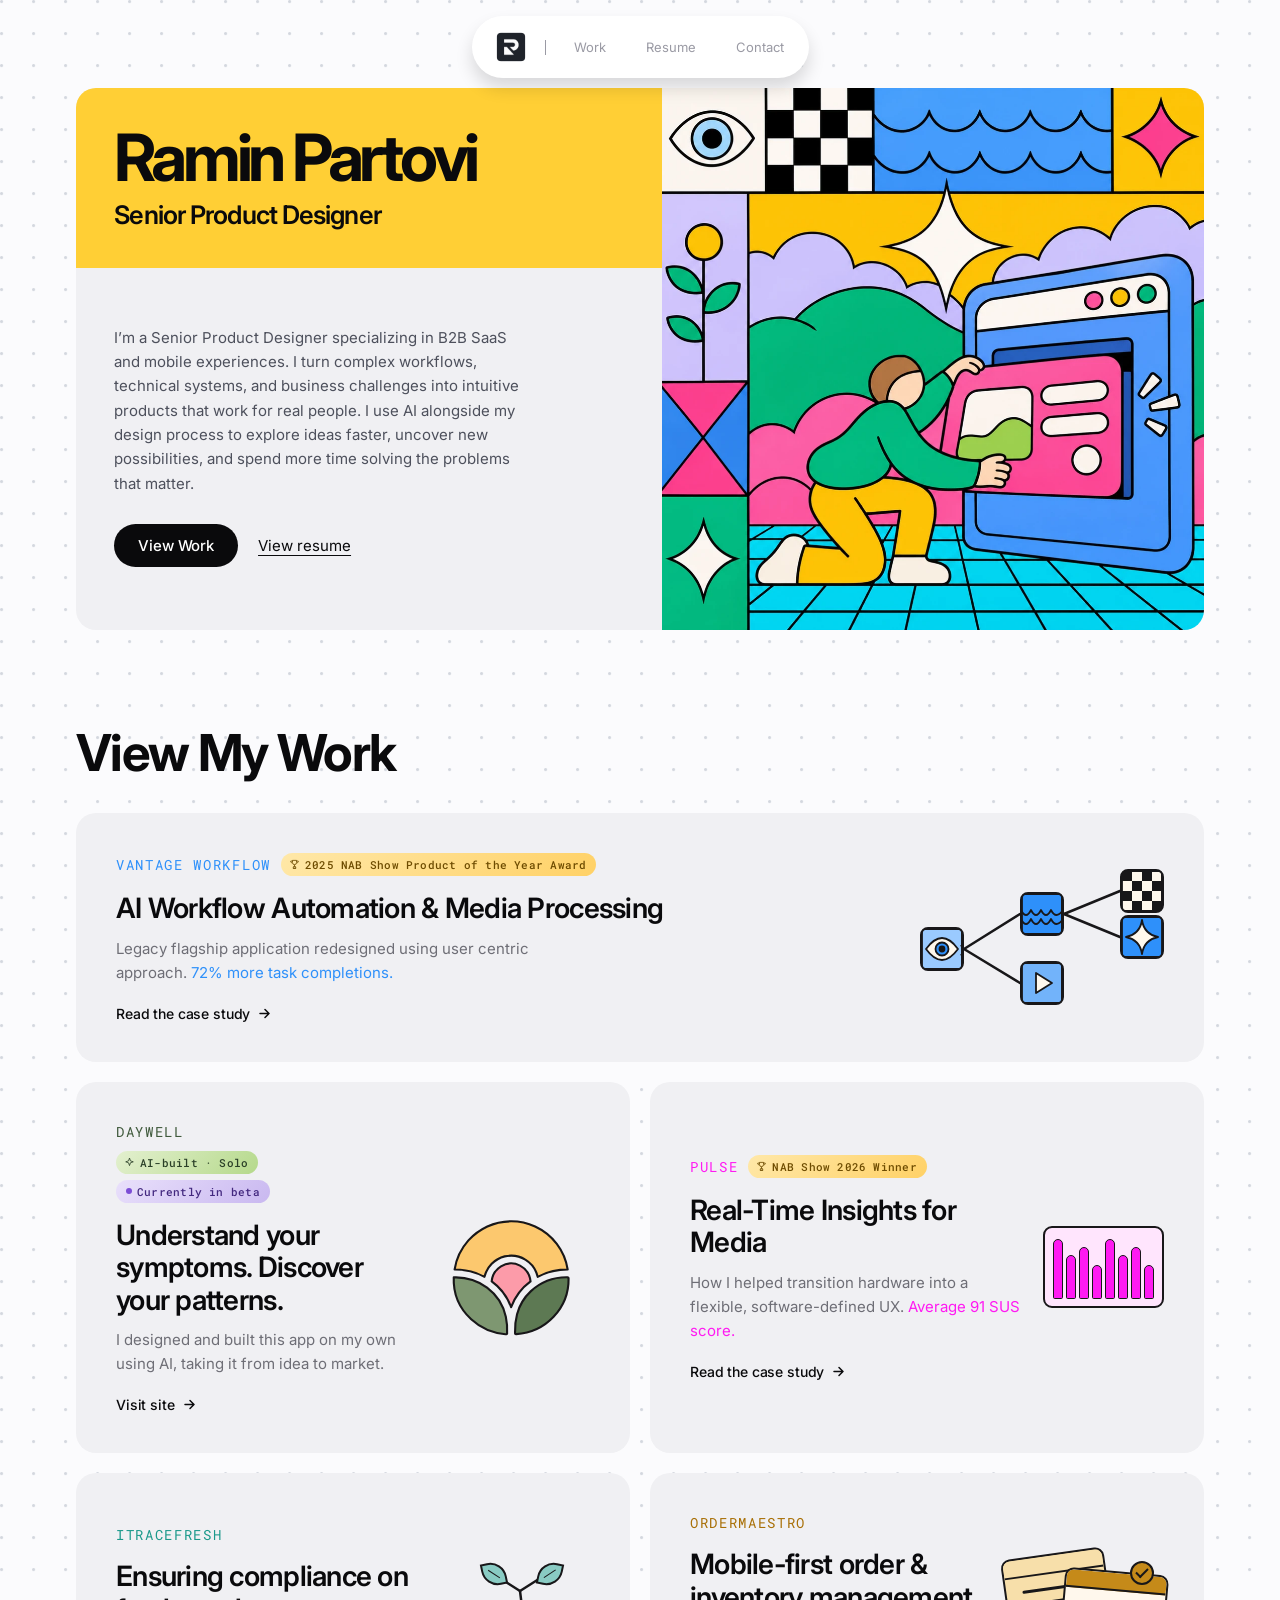
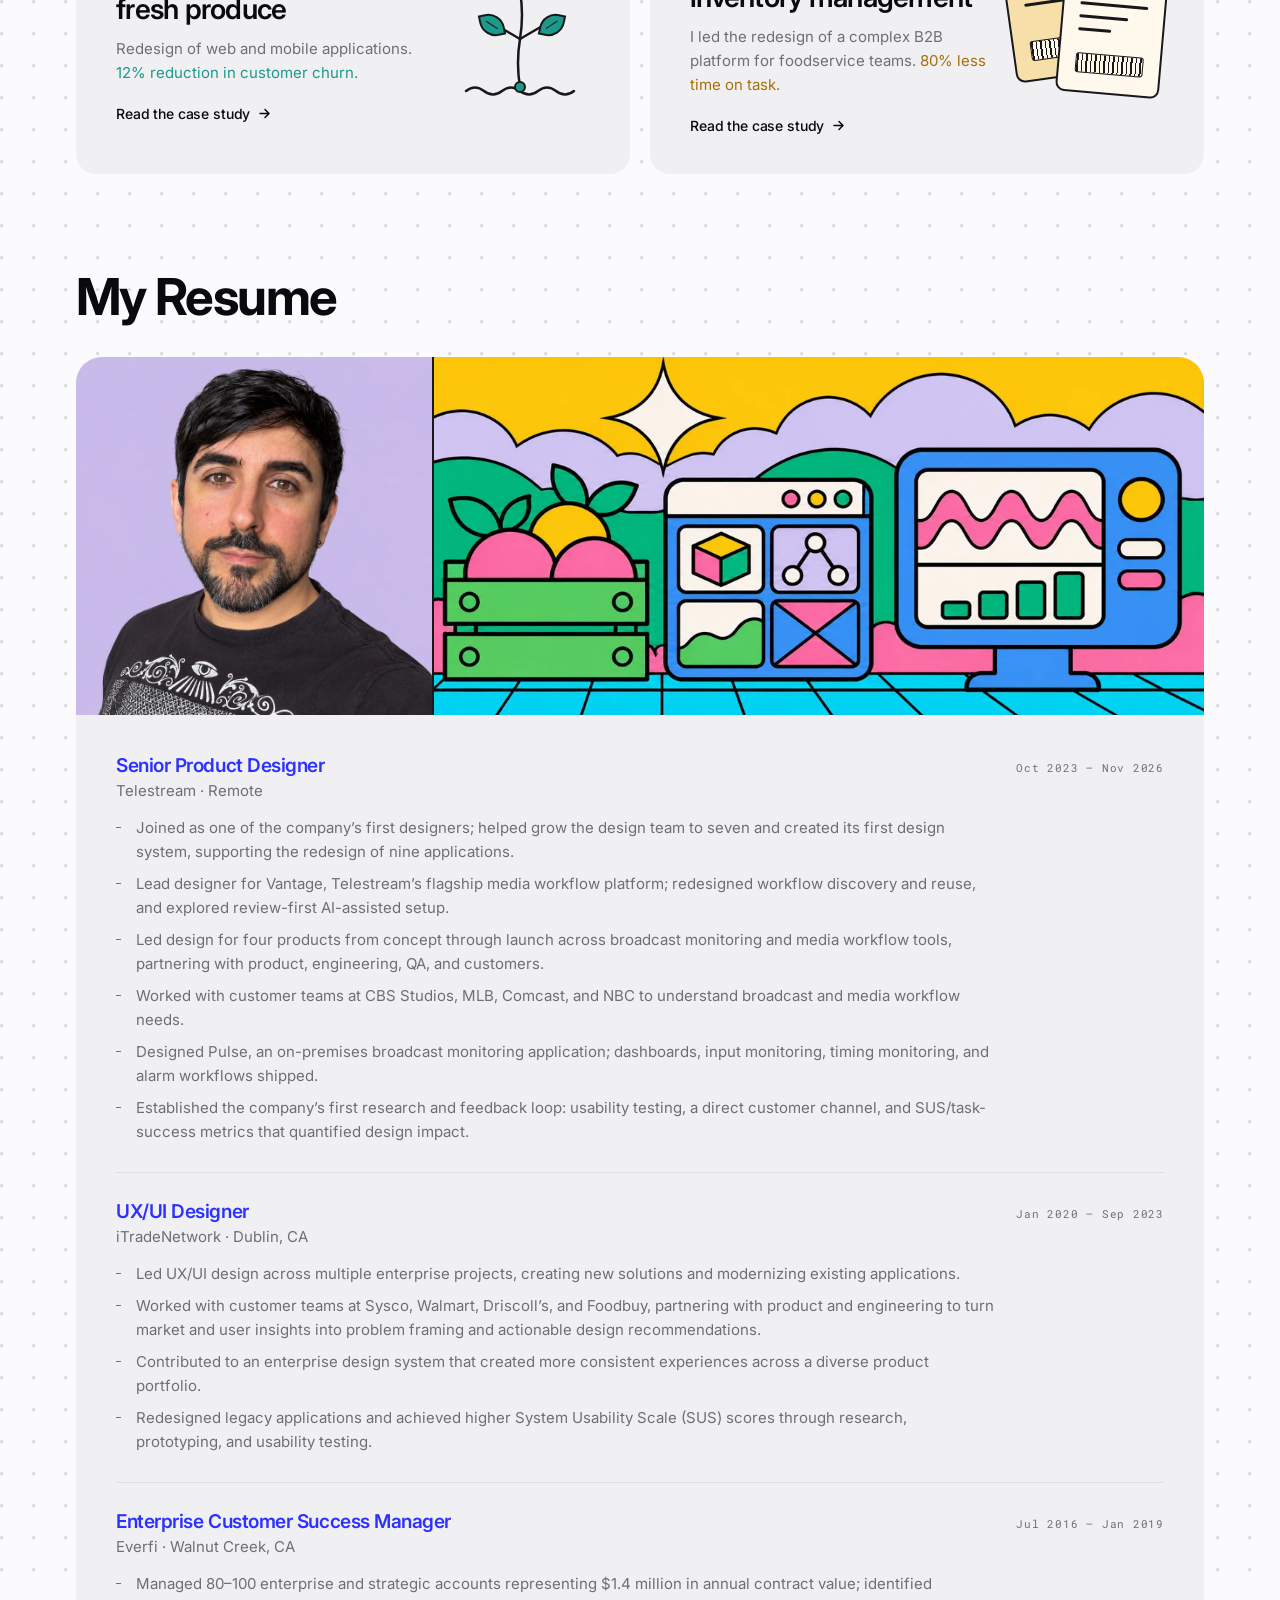
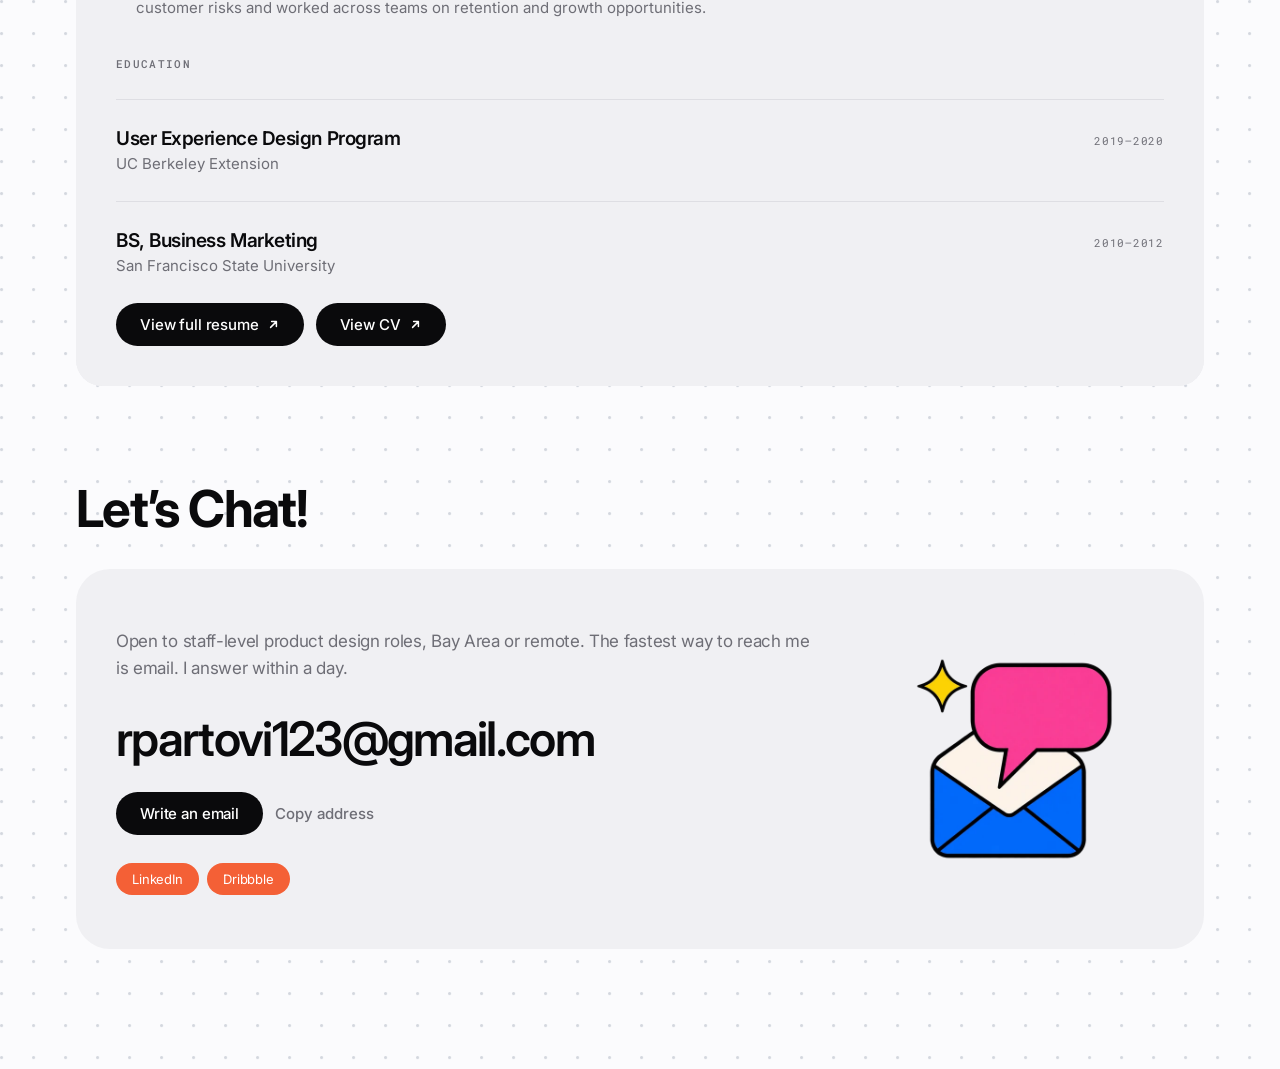
==== commit ce763c50: "Update portfolio resume and add CV download" ====
--- a/index.html
+++ b/index.html
@@ -224,7 +224,7 @@
         <div class="timeline-item">
           <div class="timeline-row">
             <h3>Senior Product Designer</h3>
-            <span class="date">Oct 2023 – Present</span>
+            <span class="date">Oct 2023 – Nov 2026</span>
           </div>
           <p class="role-org">Telestream · Remote</p>
           <ul>
@@ -267,7 +267,7 @@
         <div class="timeline-item">
           <div class="timeline-row">
             <h3>User Experience Design Program</h3>
-            <span class="date">2019</span>
+            <span class="date">2019–2020</span>
           </div>
           <p class="role-org">UC Berkeley Extension</p>
         </div>
@@ -275,14 +275,20 @@
         <div class="timeline-item">
           <div class="timeline-row">
             <h3>BS, Business Marketing</h3>
-            <span class="date">2012</span>
+            <span class="date">2010–2012</span>
           </div>
           <p class="role-org">San Francisco State University</p>
         </div>
-        <a href="assets/Resume.pdf" target="_blank" rel="noopener noreferrer" class="btn btn-dark">
-          View full resume
-          <img src="assets/icons/arrow-dark-2.svg" alt="" class="icon">
-        </a>
+        <div class="resume-downloads">
+          <a href="assets/Resume.pdf" target="_blank" rel="noopener noreferrer" class="btn btn-dark">
+            View full resume
+            <img src="assets/icons/arrow-dark-2.svg" alt="" class="icon">
+          </a>
+          <a href="assets/Ramin_Partovi_CV.pdf" target="_blank" rel="noopener noreferrer" class="btn btn-dark">
+            View CV
+            <img src="assets/icons/arrow-dark-2.svg" alt="" class="icon">
+          </a>
+        </div>
       </div>
     </div>
   </section>
--- a/css/styles.css
+++ b/css/styles.css
@@ -1123,7 +1123,11 @@
 }
 .resume-portrait { border-right: 2px solid #181719; }
 .resume-history-art { object-position: right center; }
-.resume-card .timeline-card > .btn { align-self: flex-start; }
+.resume-downloads {
+  display: flex;
+  flex-wrap: wrap;
+  gap: 12px;
+}
 .resume-card .timeline-card { border-radius: 0; }
 .resume-card .timeline-item ul { max-width: 88ch; }
 .resume-grid {
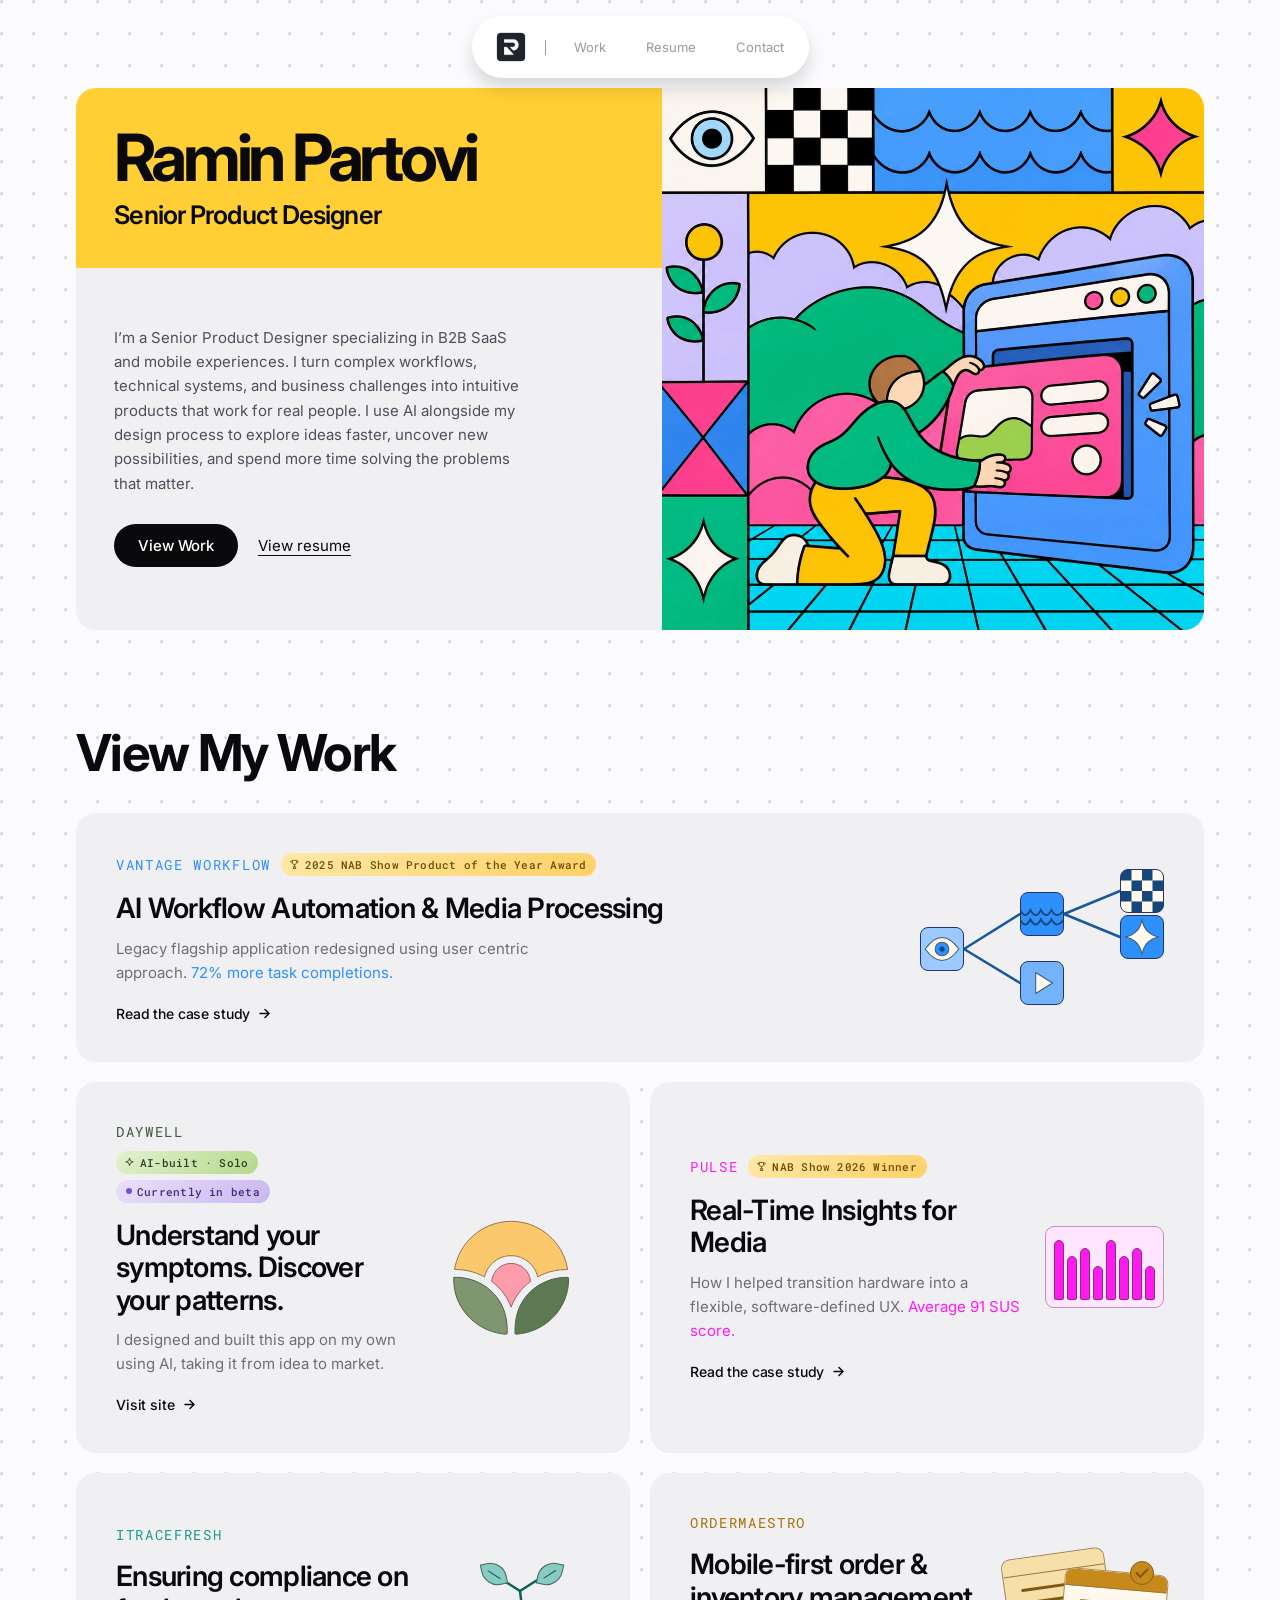
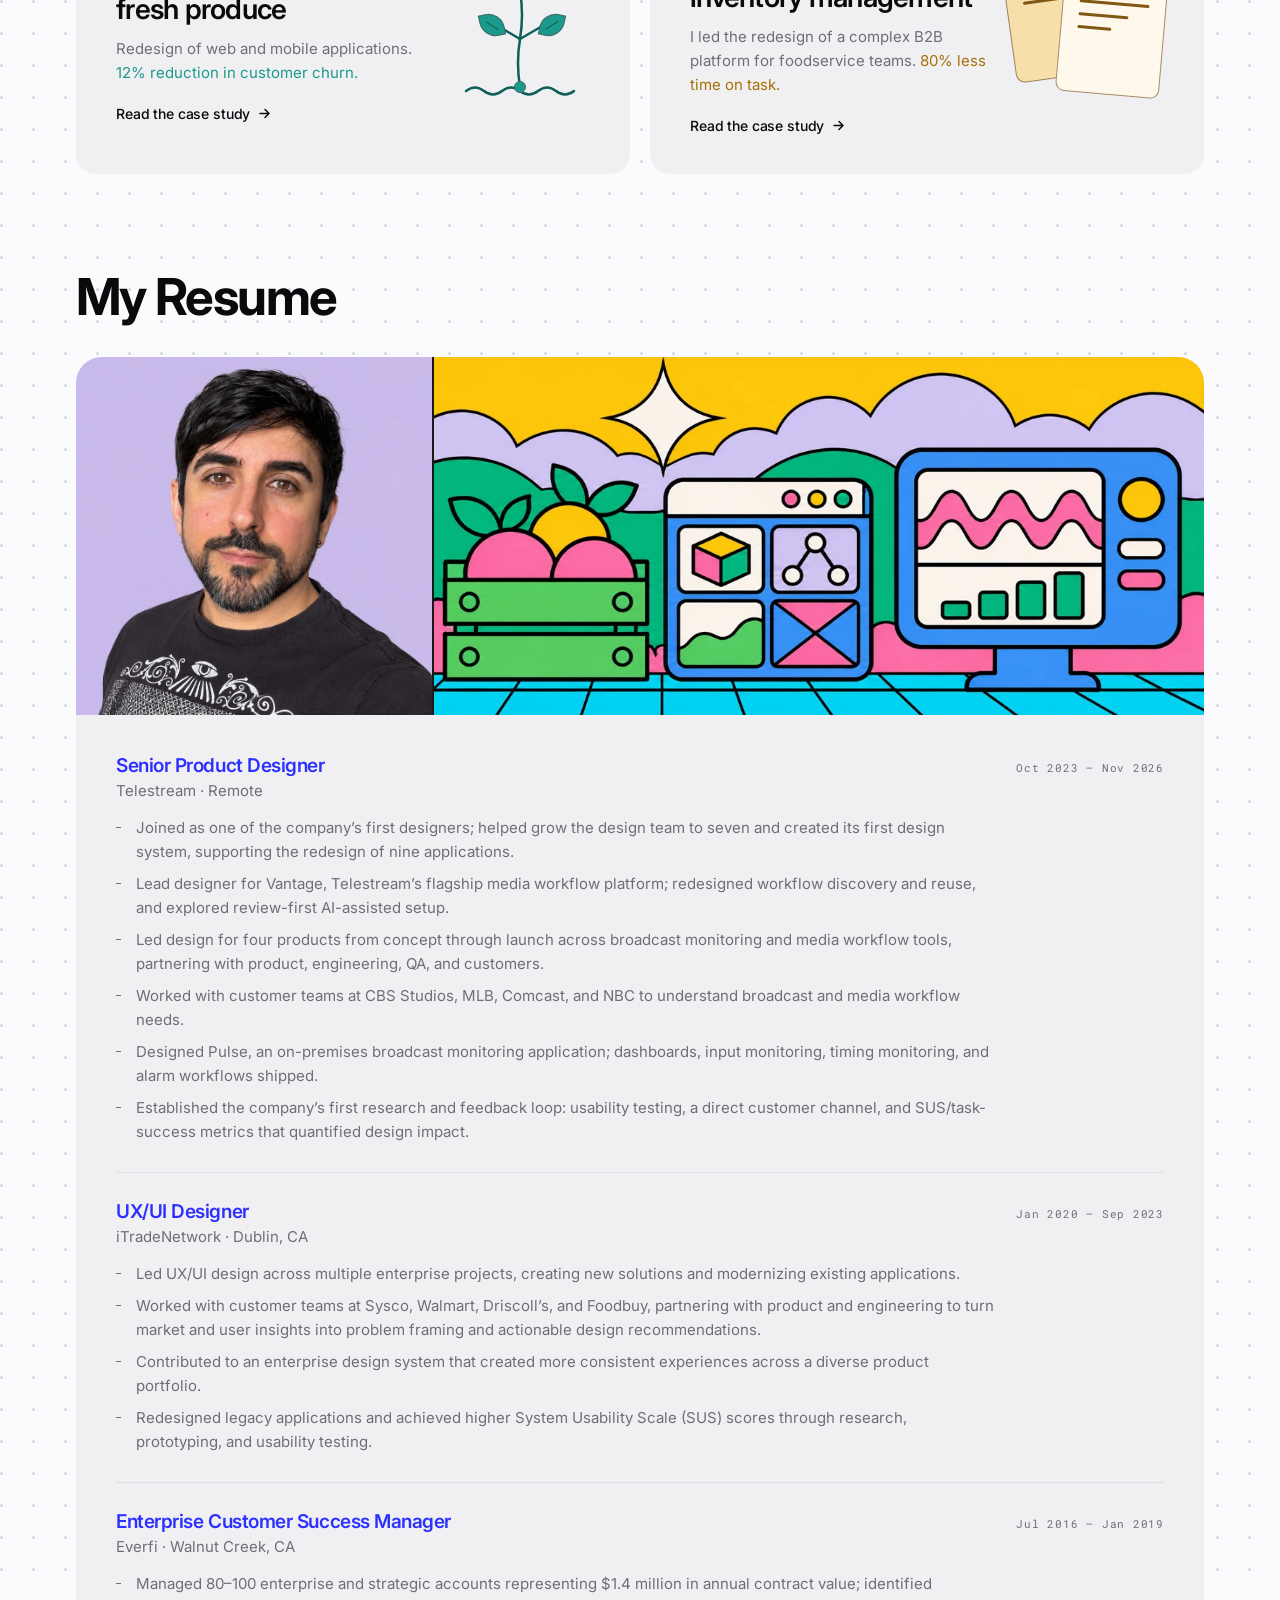
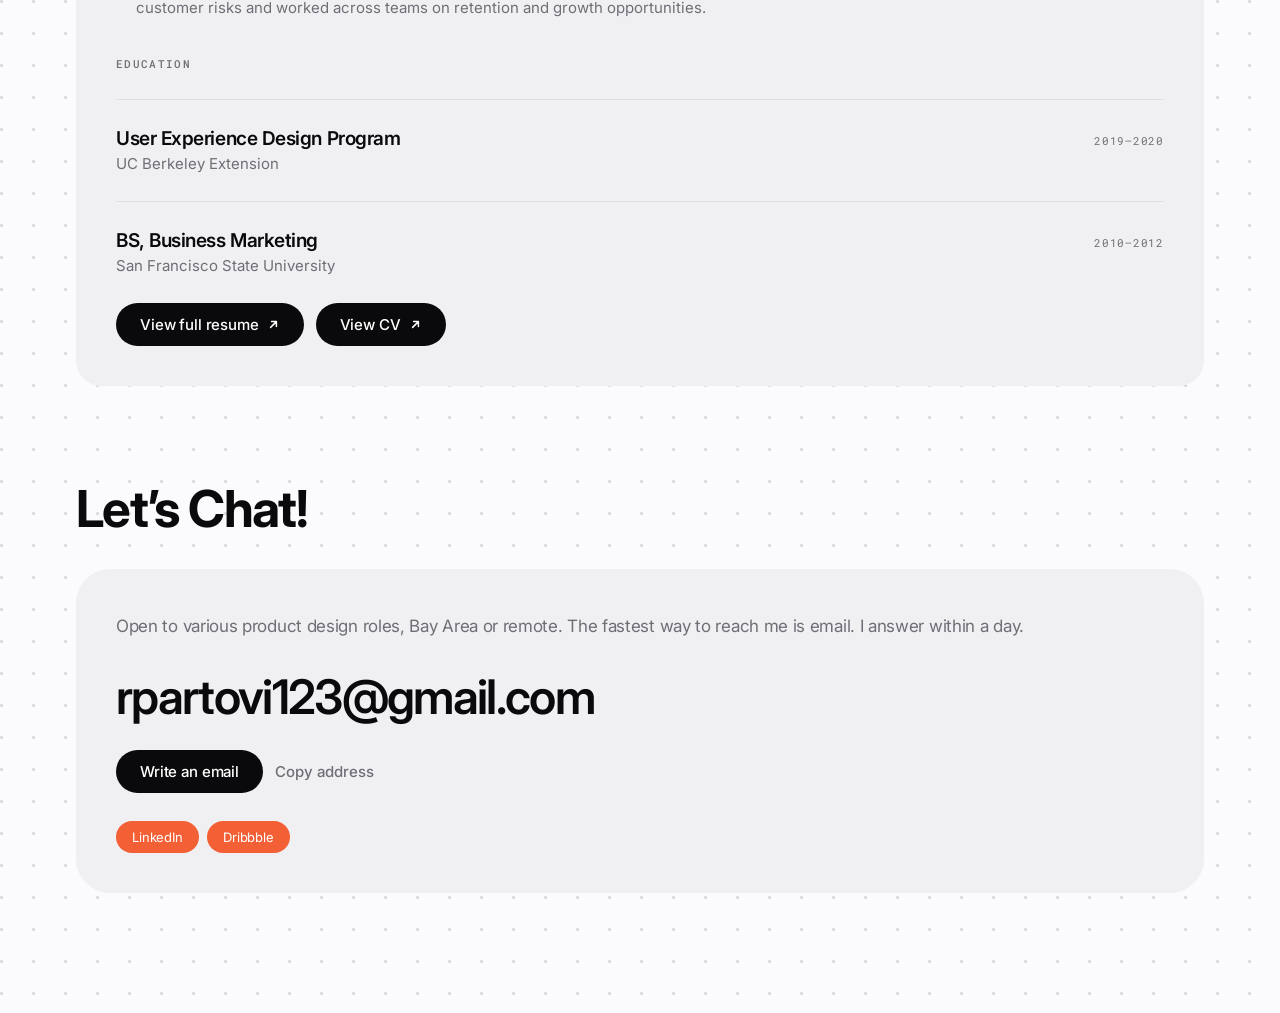
==== commit c82b394d: "Refine case study illustrations and simplify contact card" ====
--- a/index.html
+++ b/index.html
@@ -8,7 +8,7 @@
 <link rel="preconnect" href="https://fonts.googleapis.com">
 <link rel="preconnect" href="https://fonts.gstatic.com" crossorigin>
 <link href="https://fonts.googleapis.com/css2?family=Inter:wght@400;500;600;700&family=Roboto+Mono:wght@400;500&display=swap" rel="stylesheet">
-<link rel="stylesheet" href="css/styles.css?v=studio-poster">
+<link rel="stylesheet" href="css/styles.css?v=indigo-tiles">
 </head>
 <body>
 
@@ -197,10 +197,10 @@
         </div>
         <div class="order-diagram" aria-hidden="true">
           <div class="order-ticket order-ticket--back">
-            <span></span><span></span><i></i>
+            <span></span><span></span>
           </div>
           <div class="order-ticket order-ticket--front">
-            <span></span><span></span><span></span><i></i>
+            <span></span><span></span><span></span>
           </div>
           <div class="order-status-dot"></div>
         </div>
@@ -300,7 +300,7 @@
 
     <div class="contact-inner">
       <div class="contact-content">
-        <p class="contact-sub">Open to staff-level product design roles, Bay Area or remote. The fastest way to reach me is email. I answer within a day.</p>
+        <p class="contact-sub">Open to various product design roles, Bay Area or remote. The fastest way to reach me is email. I answer within a day.</p>
 
         <a href="mailto:rpartovi123@gmail.com" class="contact-email">rpartovi123@gmail.com</a>
 
@@ -314,7 +314,6 @@
           <a href="https://dribbble.com/Ramin2DKami" target="_blank" rel="noopener noreferrer">Dribbble</a>
         </div>
       </div>
-      <img class="contact-illustration" src="assets/images/contact-illustration.webp" alt="" width="640" height="640" loading="lazy">
     </div>
   </section>
 
--- a/css/styles.css
+++ b/css/styles.css
@@ -816,15 +816,6 @@
 }
 .order-ticket span:nth-child(2) { width: 72%; }
 .order-ticket span:nth-child(3) { width: 48%; }
-.order-ticket i {
-  position: absolute;
-  left: 16px;
-  right: 16px;
-  bottom: 18px;
-  height: 20px;
-  border-radius: 7px;
-  background: #f7dfaa;
-}
 .order-status-dot {
   position: absolute;
   right: 10px;
@@ -917,15 +908,18 @@
 .daywell-diagram.is-visible .dw-bloom { transition-delay: 1.2s; transition-duration: 1.1s; }
 .daywell-diagram.resetting .dw-part { transition: none; }
 
-/* Poster outlines frame each project’s original colors. */
+/* One-pixel outlines use more contrast on small shapes than on frames. */
 .work-grid {
-  --art-ink: #181719;
+  --workflow-outline: #18599b;
+  --plant-outline: #0d5f57;
+  --order-outline: #805813;
   --art-paper: #fff8ed;
 }
-.wf-line, .pd-line, .pd-ground { stroke: var(--art-ink); stroke-width: 2.5; }
+.wf-line { stroke: var(--workflow-outline); stroke-width: 2.5; }
+.pd-line, .pd-ground { stroke: var(--plant-outline); stroke-width: 2.5; }
 .wf-box {
-  background: var(--art-paper) url("../assets/icons/workflow-poster-tiles.svg") 0 center / 500% 100% no-repeat;
-  border: 2px solid var(--art-ink);
+  background: var(--art-paper) url("../assets/icons/workflow-poster-tiles.svg?v=isolated-wave") 0 center / 500% 100% no-repeat;
+  border: 1px solid #25356b;
   border-radius: 8px;
   box-shadow: none;
 }
@@ -934,26 +928,34 @@
 .wf-node-d { background-position-x: 75%; }
 .wf-node-e { background-position-x: 100%; }
 
-.dw-part { stroke: var(--art-ink); stroke-width: 8; stroke-linejoin: round; }
-
-.pd-node { border: 2px solid var(--art-ink); box-shadow: none; }
+
+.dw-part {
+  stroke: #53604b;
+  stroke-width: 1px;
+  vector-effect: non-scaling-stroke;
+  stroke-linejoin: round;
+}
+.dw-bloom { stroke: #987443; }
+.dw-bud { stroke: #a45d6c; }
+
+.pd-node { border: 1px solid #3f6964; box-shadow: none; }
 .pd-seed { background: #1b998b; }
 .pd-leaf { background: #1b998b; width: 24px; height: 24px; }
 .pd-node-d, .pd-node-e { background: #89cbc3; }
-.pd-leaf::after { background: var(--art-ink); height: 68%; top: 16%; }
+.pd-leaf::after { background: var(--plant-outline); height: 68%; top: 16%; }
 
 .pulse-bars {
   align-self: center;
   padding: 10px 8px 7px;
   height: 82px;
   gap: 3px;
-  border: 2px solid var(--art-ink);
+  border: 1px solid #ba96b8;
   border-radius: 9px;
   background: #ffe5fd;
 }
 .pulse-bar {
   position: relative;
-  border: 1.5px solid var(--art-ink);
+  border: 1px solid #813577;
   border-radius: 6px 6px 2px 2px;
   background: #ff1af2;
 }
@@ -962,40 +964,35 @@
 .pulse-bar:nth-child(4n) { height: 34px; }
 
 .order-ticket {
-  border: 2px solid var(--art-ink);
+  border: 1px solid #a78c64;
   border-radius: 9px;
   background: var(--art-paper);
   box-shadow: none;
   overflow: hidden;
 }
-.order-ticket--back { background: #f7dfaa; }
+.order-ticket--back { background: #f7dfaa; border-color: #9e845e; }
 .order-ticket::before {
   content: "";
   display: block;
   height: 16px;
   margin: -20px -16px 13px;
   background: #c58a19;
-  border-bottom: 2px solid var(--art-ink);
+  border-bottom: 1px solid #9a7840;
 }
 .order-ticket--back::before { background: #f7dfaa; }
-.order-ticket span { background: var(--art-ink); height: 3px; }
-.order-ticket i {
-  border: 1.5px solid var(--art-ink);
-  border-radius: 3px;
-  background: repeating-linear-gradient(90deg, var(--art-ink) 0 2px, var(--art-paper) 2px 5px, var(--art-ink) 5px 6px, var(--art-paper) 6px 9px);
-}
+.order-ticket span { background: var(--order-outline); height: 3px; }
 .order-status-dot {
   width: 24px; height: 24px;
   background: #c58a19;
-  border: 2px solid var(--art-ink);
+  border: 1px solid #825b27;
   box-shadow: none;
 }
 .order-status-dot::after {
   content: "";
   position: absolute;
-  top: 5px; left: 4px;
+  top: 6px; left: 5px;
   width: 10px; height: 5px;
-  border: solid var(--art-ink);
+  border: solid var(--order-outline);
   border-width: 0 0 2px 2px;
   transform: rotate(-45deg);
 }
@@ -1223,30 +1220,11 @@
   background: var(--color-grey-95);
   border-radius: var(--radius-lg);
   padding: 40px;
-  position: relative;
-  overflow: hidden;
-  display: flex;
-  align-items: center;
-  gap: clamp(20px, 4vw, 40px);
 }
 .contact-content {
-  flex: 1;
-  min-width: 0;
   display: flex;
   flex-direction: column;
   gap: 16px;
-  position: relative;
-  z-index: 2;
-}
-.contact-illustration {
-  flex: 0 0 auto;
-  width: clamp(170px, 26vw, 300px);
-  height: auto;
-  border-radius: var(--radius-sm);
-}
-@media (max-width: 780px) {
-  .contact-inner { flex-direction: column; align-items: stretch; }
-  .contact-illustration { width: min(100%, 240px); }
 }
 .contact-sub {
   font-size: 1.0625rem;
@@ -1353,6 +1331,6 @@
   .work, .resume, .contact { padding-left: 16px; padding-right: 16px; }
   .case-study, .timeline-card { padding: 28px; }
   .contact-inner { padding: 28px; border-radius: 24px; }
-  .contact-email { font-size: 1.75rem; }
+  .contact-email { font-size: clamp(1.125rem, 6.3vw, 1.75rem); }
   .footer-inner { padding: 0; flex-direction: column; align-items: flex-start; }
 }
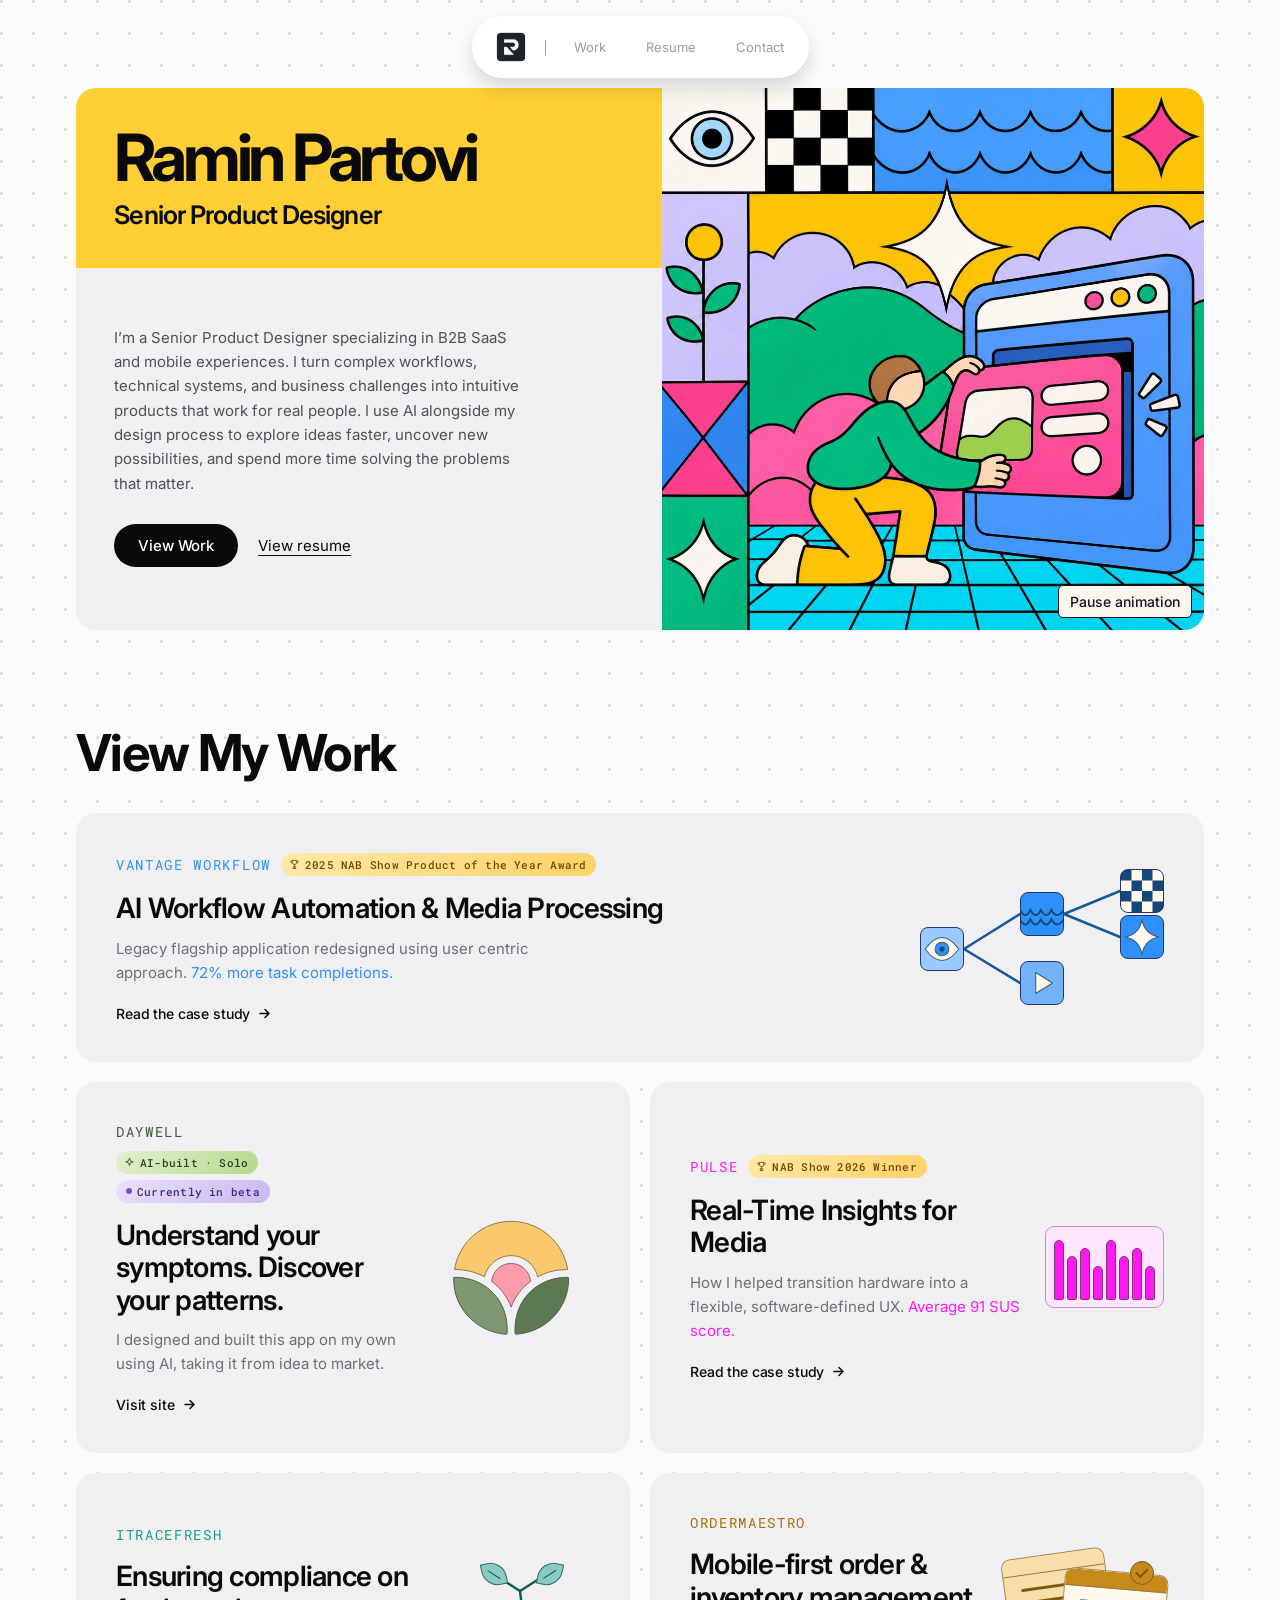
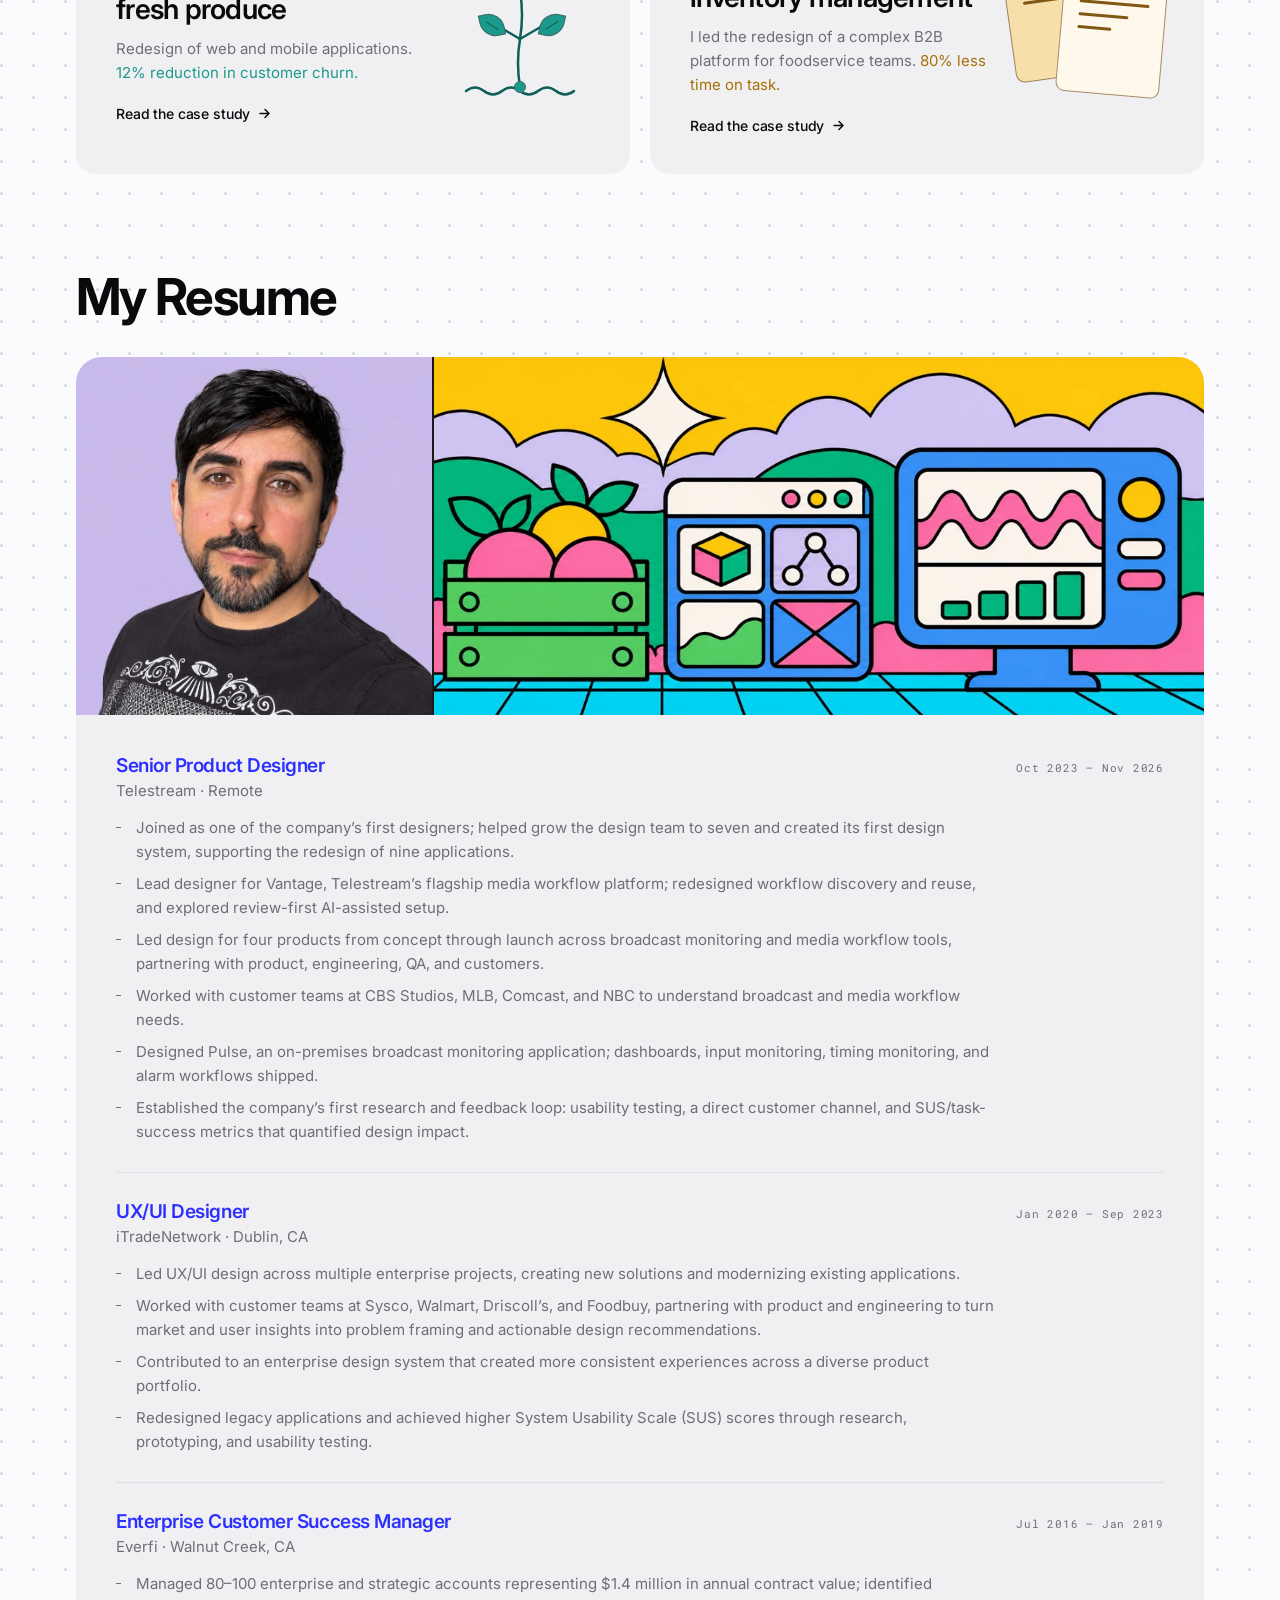
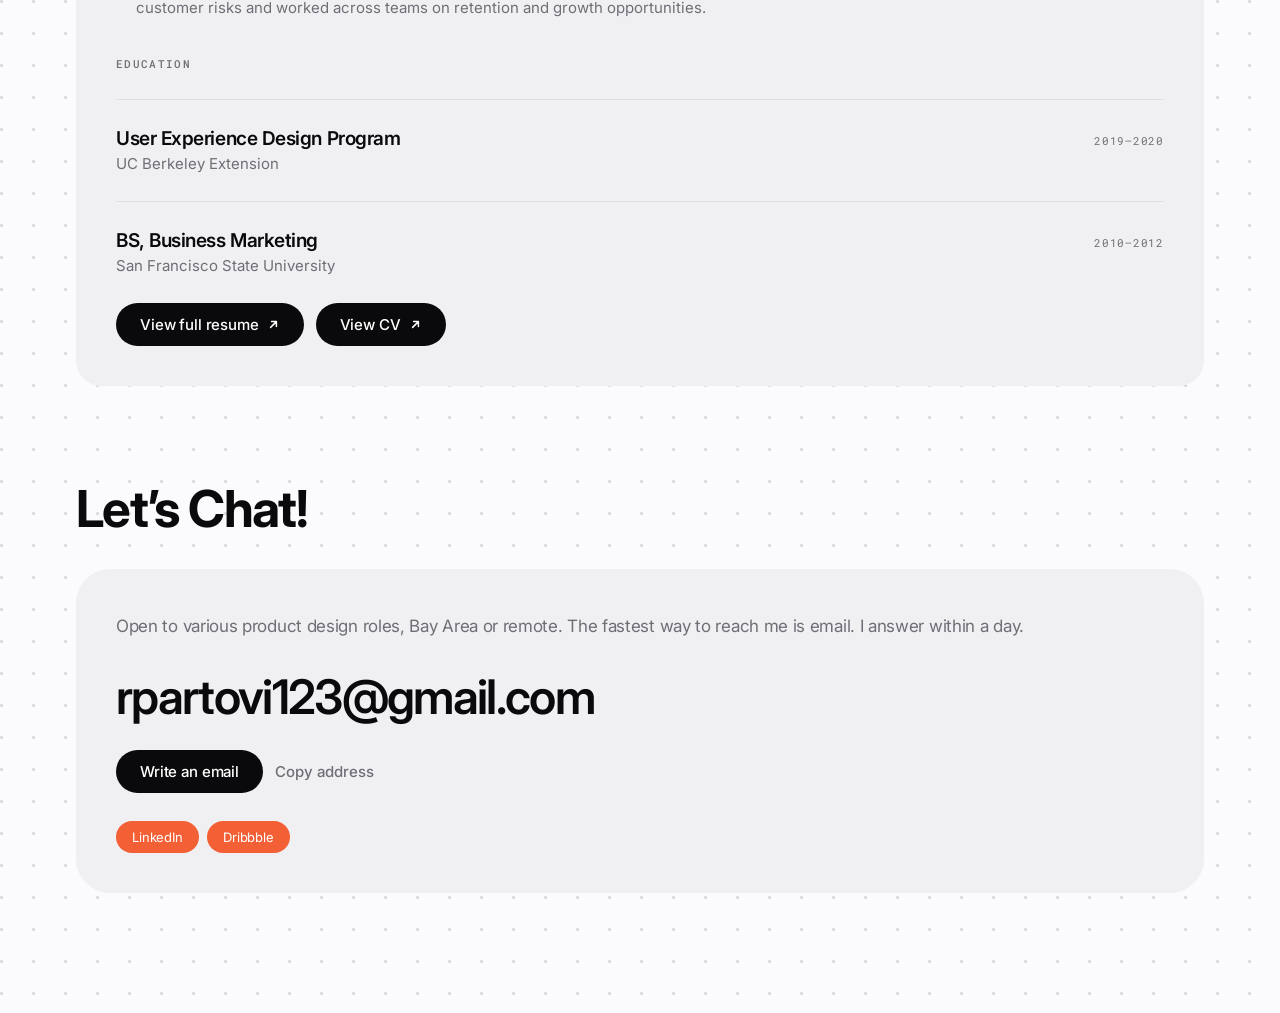
==== commit 157f8650: "Animate the homepage hero illustration" ====
--- a/index.html
+++ b/index.html
@@ -47,8 +47,60 @@
           <a class="studio-resume-link" href="#resume">View resume</a>
         </div>
       </div>
-      <div class="studio-art">
-        <img src="assets/images/designer-at-work.webp" alt="Illustration of a designer fitting a pink panel into a blue interface, framed by a checkerboard, waves, and an eye." width="1100" height="1100" fetchpriority="high">
+      <div class="studio-art" data-motion="wink lights">
+        <svg class="studio-poster" viewBox="0 0 550 550" preserveAspectRatio="xMidYMid slice" role="img" aria-labelledby="studio-art-title">
+          <title id="studio-art-title">Illustration of a designer fitting a pink panel into a blue interface, framed by a checkerboard, waves, and an eye.</title>
+          <defs>
+            <image id="studio-print" href="assets/images/designer-at-work.webp" width="550" height="550"/>
+            <clipPath id="studio-eye"><rect x="6" y="13" width="97" height="84"/></clipPath>
+            <clipPath id="studio-spark"><rect x="458" y="6" width="86" height="97"/></clipPath>
+            <clipPath id="studio-click"><path d="M473 308L493 282L509 294L488 320Z M487 315L520 306L524 327L487 332Z M484 329L513 338L503 357L480 343Z"/></clipPath>
+            <clipPath id="studio-wave-tile"><rect x="217" y="2" width="235" height="106"/></clipPath>
+            <clipPath id="studio-check-tile"><rect x="111" y="2" width="103" height="106"/></clipPath>
+            <pattern id="studio-checkers" width="54" height="54" patternUnits="userSpaceOnUse" x="109" y="0">
+              <rect width="54" height="54" fill="#faf5ee"/>
+              <path d="M27 0h27v27H27zM0 27h27v27H0z"/>
+            </pattern>
+          </defs>
+          <use href="#studio-print"/>
+          <g class="studio-motion">
+            <rect x="6" y="13" width="97" height="84" fill="#faf5ee"/>
+            <g class="studio-eye"><use href="#studio-print" clip-path="url(#studio-eye)"/></g>
+            <rect x="458" y="6" width="86" height="97" fill="#fec407"/>
+            <g class="studio-spark"><use href="#studio-print" clip-path="url(#studio-spark)"/></g>
+            <g clip-path="url(#studio-click)">
+              <rect x="473" y="282" width="51" height="75" fill="#4b95fc"/>
+              <use class="studio-click" href="#studio-print"/>
+            </g>
+          </g>
+          <g class="studio-wave-tile" clip-path="url(#studio-wave-tile)">
+            <rect x="217" width="235" height="110" fill="#479efa"/>
+            <g class="studio-waves" fill="none" stroke="#101010" stroke-width="2.5">
+              <path id="studio-wave-line" d="M164 29q13 39 26 0q25 39 50 0q25 39 50 0q25 39 50 0q25 39 50 0q25 39 50 0q25 39 50 0q25 39 50 0"/>
+              <use href="#studio-wave-line" y="41"/>
+            </g>
+          </g>
+          <g class="studio-check-tile" clip-path="url(#studio-check-tile)">
+            <rect class="studio-checkers" x="55" y="-54" width="214" height="216" fill="url(#studio-checkers)"/>
+          </g>
+          <g class="studio-lamps" fill="#fff9e9">
+            <circle class="studio-lamp" cx="435" cy="217" r="6.8"/>
+            <circle class="studio-lamp" cx="461" cy="213" r="6.8"/>
+            <circle class="studio-lamp" cx="488" cy="210" r="6.8"/>
+          </g>
+        </svg>
+        <div class="studio-controls">
+          <label class="studio-picker" hidden>Animation
+            <select>
+              <option value="wink lights">Wink, sparkle &amp; window lights</option>
+              <option value="wink">Wink &amp; sparkle</option>
+              <option value="waves">Rolling waves</option>
+              <option value="checks">Checkerboard shuffle</option>
+              <option value="lights">Window lights</option>
+            </select>
+          </label>
+          <button class="studio-playback" type="button" hidden>Pause animation</button>
+        </div>
       </div>
     </div>
   </section>
--- a/css/styles.css
+++ b/css/styles.css
@@ -516,17 +516,95 @@
   text-decoration: underline;
   text-underline-offset: 4px;
 }
-.studio-art { overflow: hidden; }
-.studio-art img {
+.studio-art { position: relative; overflow: hidden; }
+.studio-poster {
+  display: block;
   width: 100%;
   height: 100%;
-  object-fit: cover;
   /* Hide the artwork’s thin outer frame at the rounded card edges. */
   transform: scale(1.02);
 }
+.studio-motion, .studio-wave-tile, .studio-check-tile, .studio-lamps { display: none; }
+.studio-controls {
+  position: absolute;
+  left: 12px;
+  right: 12px;
+  bottom: 12px;
+  display: flex;
+  flex-wrap: wrap;
+  align-items: center;
+  justify-content: flex-end;
+  gap: 6px;
+}
+.studio-controls button, .studio-picker {
+  padding: 7px 11px;
+  border: 1px solid #181818;
+  border-radius: 5px;
+  background: #faf5ee;
+  color: #181818;
+  font-weight: 500;
+  font-family: inherit;
+  font-size: 14px;
+}
+.studio-picker select { font: inherit; }
+.studio-controls button { cursor: pointer; }
+@media (prefers-reduced-motion: no-preference) {
+  [data-motion~="wink"] .studio-motion,
+  [data-motion="waves"] .studio-wave-tile,
+  [data-motion="checks"] .studio-check-tile,
+  [data-motion~="lights"] .studio-lamps { display: inline; }
+  .studio-eye {
+    transform-origin: 55px 56px;
+    animation: studio-blink 4s ease-in-out infinite;
+  }
+  .studio-spark {
+    transform-origin: 501px 54px;
+    animation: studio-twinkle 4s ease-in-out infinite;
+  }
+  .studio-click {
+    transform-origin: 478px 322px;
+    animation: studio-click 4s ease-in-out infinite;
+  }
+  .studio-waves { animation: studio-roll 2.7s linear infinite; }
+  .studio-checkers { animation: studio-shuffle 3.6s ease-in-out infinite; }
+  .studio-lamp { animation: studio-light var(--lamp-duration, 2.4s) ease-in-out var(--lamp-start, 0s) infinite both; }
+  .studio-lamp:nth-child(2) { animation-delay: calc(var(--lamp-start, 0s) + .24s); }
+  .studio-lamp:nth-child(3) { animation-delay: calc(var(--lamp-start, 0s) + .48s); }
+  [data-motion~="wink"] .studio-lamps {
+    --lamp-duration: 4s;
+    --lamp-start: 1.4s;
+  }
+  .studio-art.is-paused .studio-poster * { animation-play-state: paused; }
+}
+@media (prefers-reduced-motion: reduce) {
+  .studio-controls { display: none; }
+}
+@keyframes studio-blink {
+  0%, 14%, 100% { transform: scaleY(1); }
+  8% { transform: scaleY(.08); }
+}
+@keyframes studio-twinkle {
+  0%, 13%, 42%, 100% { transform: none; }
+  25% { transform: scale(.56) rotate(-24deg); }
+  35% { transform: scale(1.03) rotate(5deg); }
+}
+@keyframes studio-click {
+  0%, 23%, 60%, 100% { opacity: 1; }
+  38%, 43% { opacity: 0; }
+}
+@keyframes studio-roll { to { transform: translateX(-50px); } }
+@keyframes studio-shuffle {
+  0%, 12% { transform: translate(0, 0); }
+  40%, 55% { transform: translate(27px, 0); }
+  85%, 100% { transform: translate(27px, 27px); }
+}
+@keyframes studio-light {
+  0%, 42%, 100% { opacity: 0; }
+  18% { opacity: .95; }
+}
 @media (max-width: 780px) {
   .studio-panel { grid-template-columns: 1fr; }
-  .studio-art img { height: auto; }
+  .studio-poster { height: auto; }
 }
 @media (max-width: 640px) {
   .studio-hero { padding-inline: 16px; }
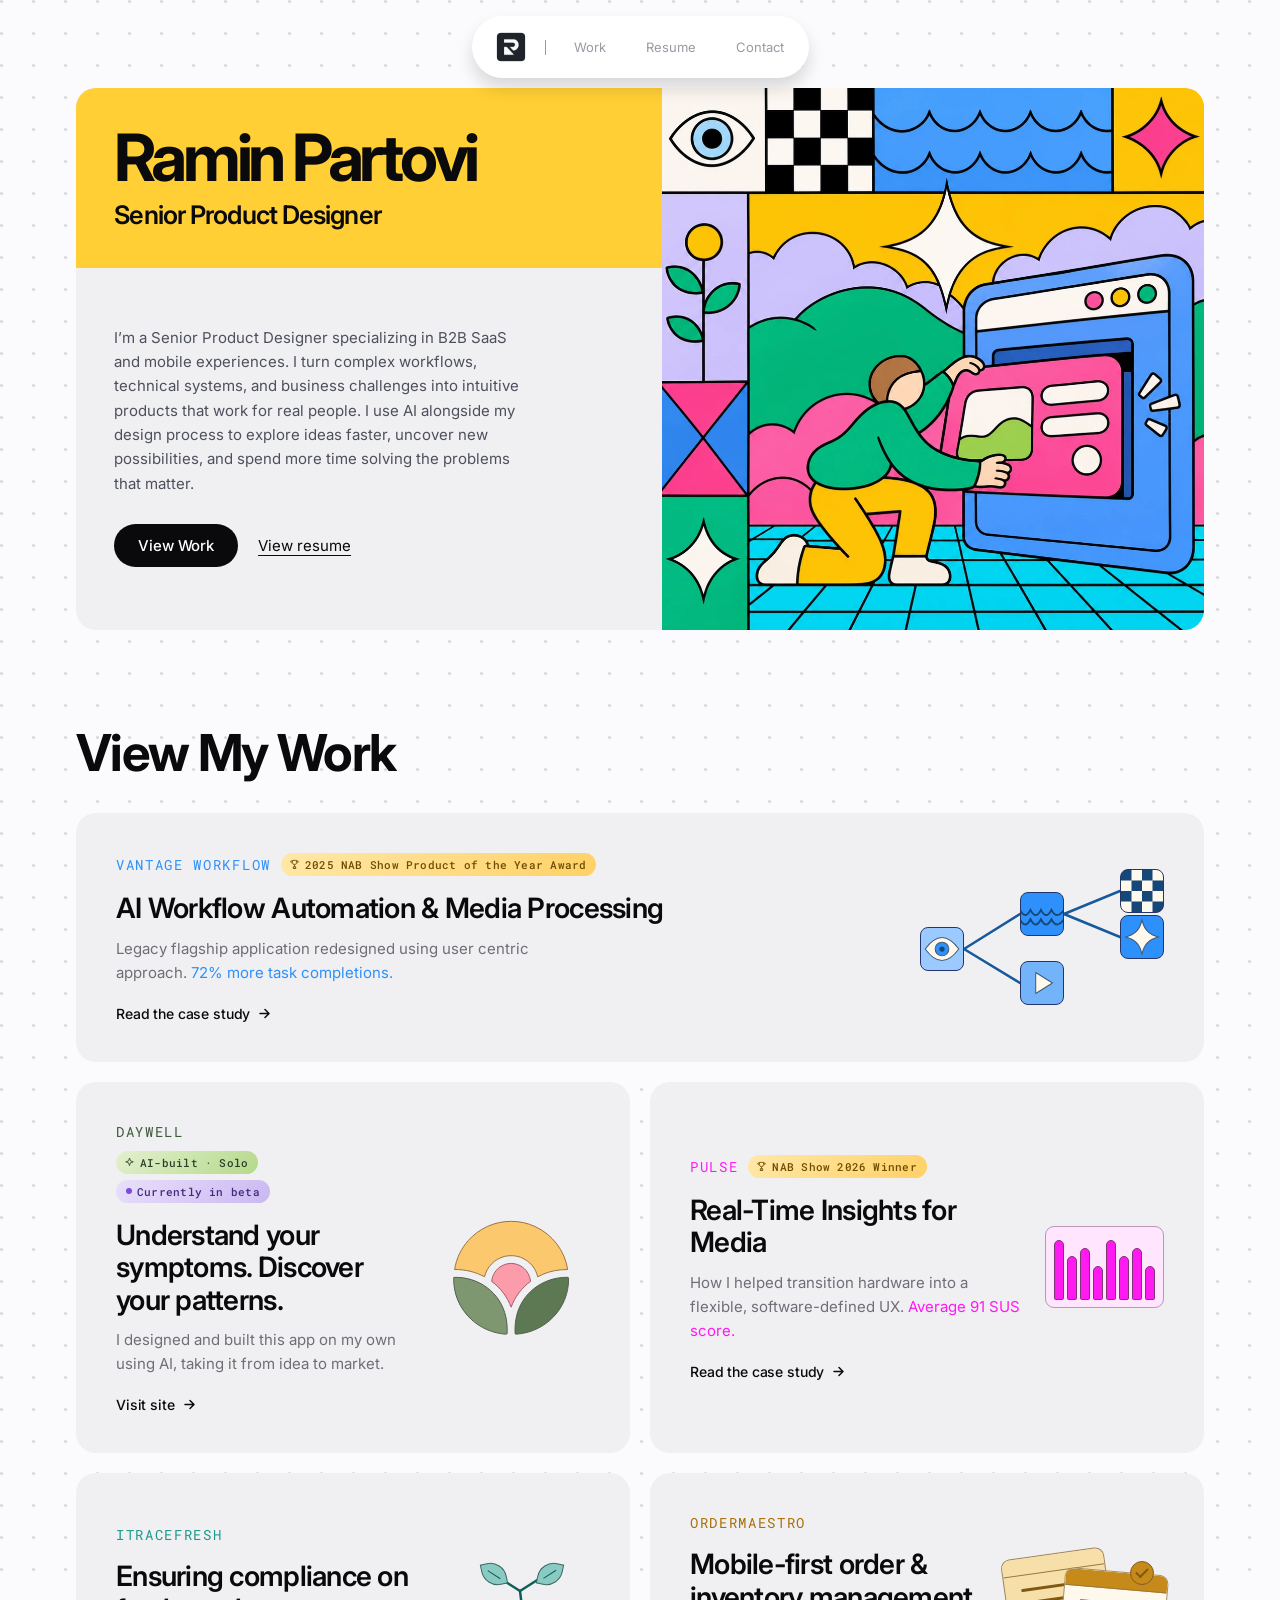
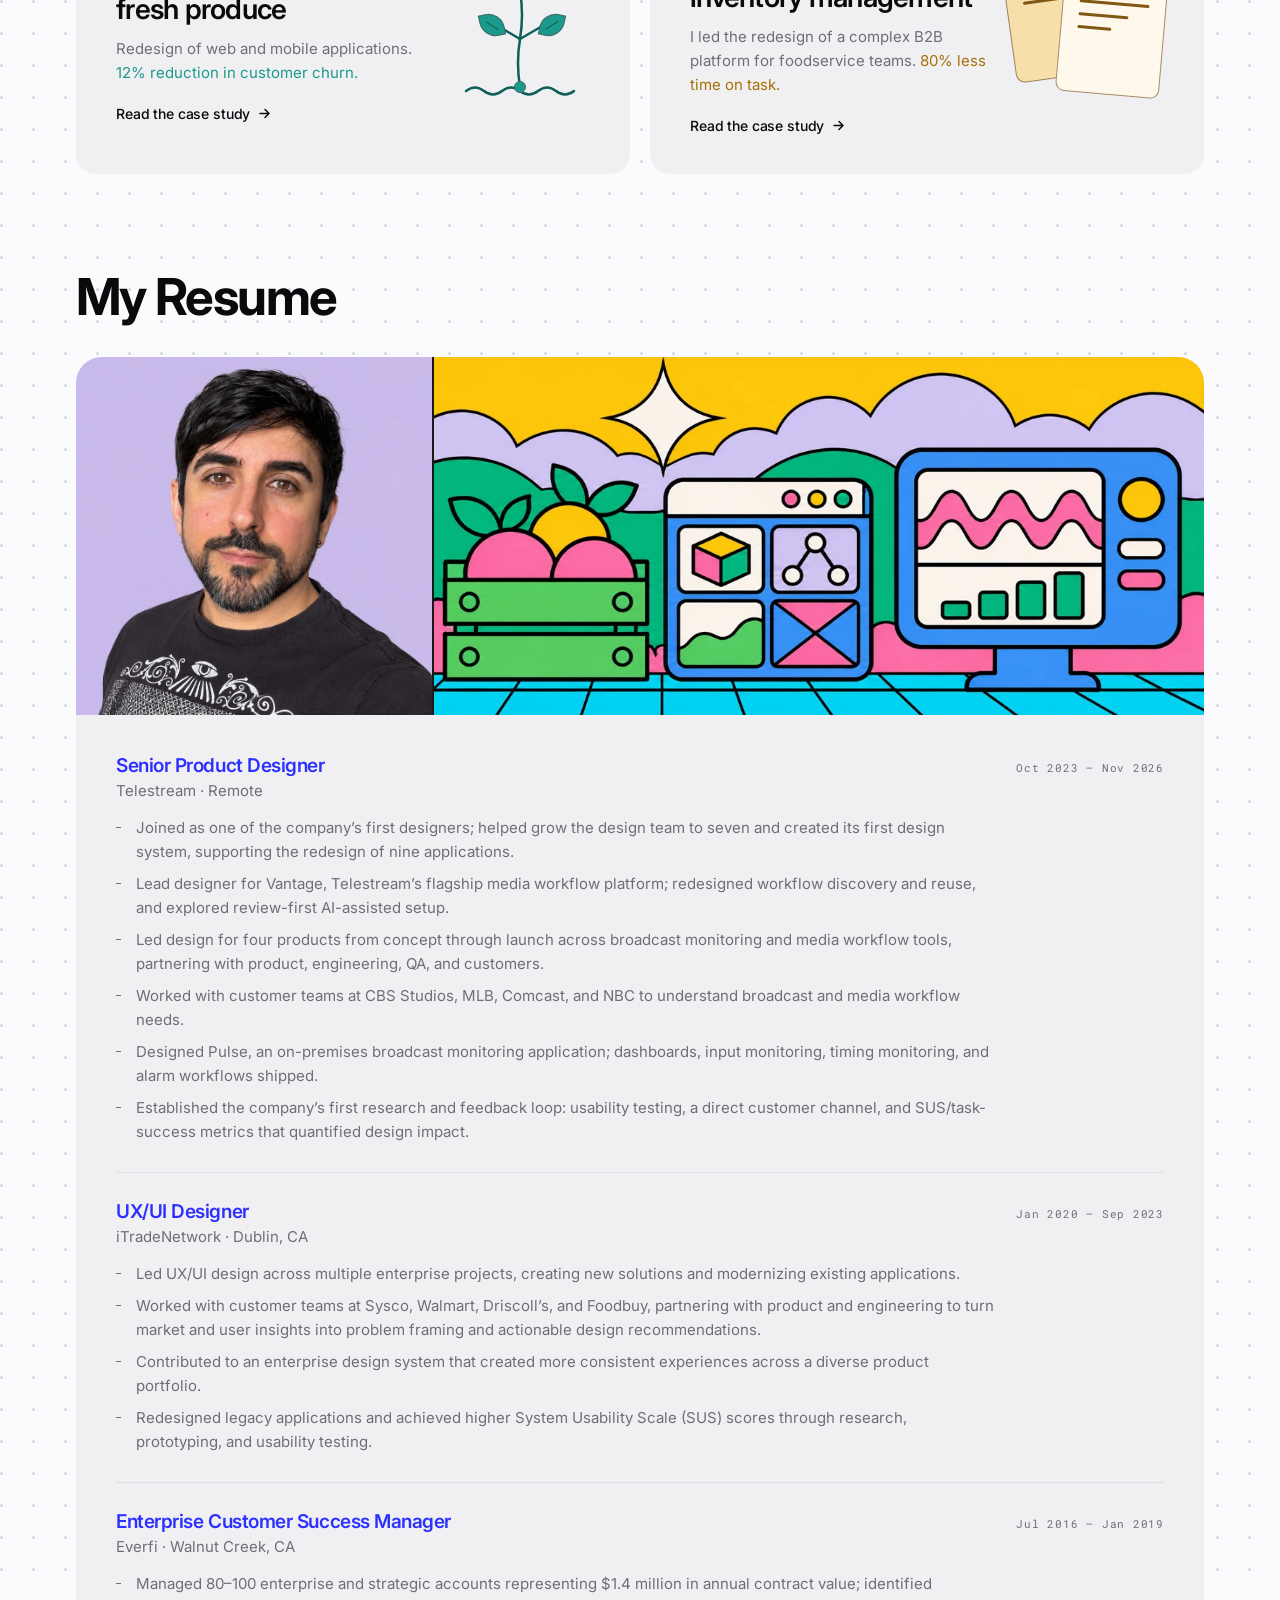
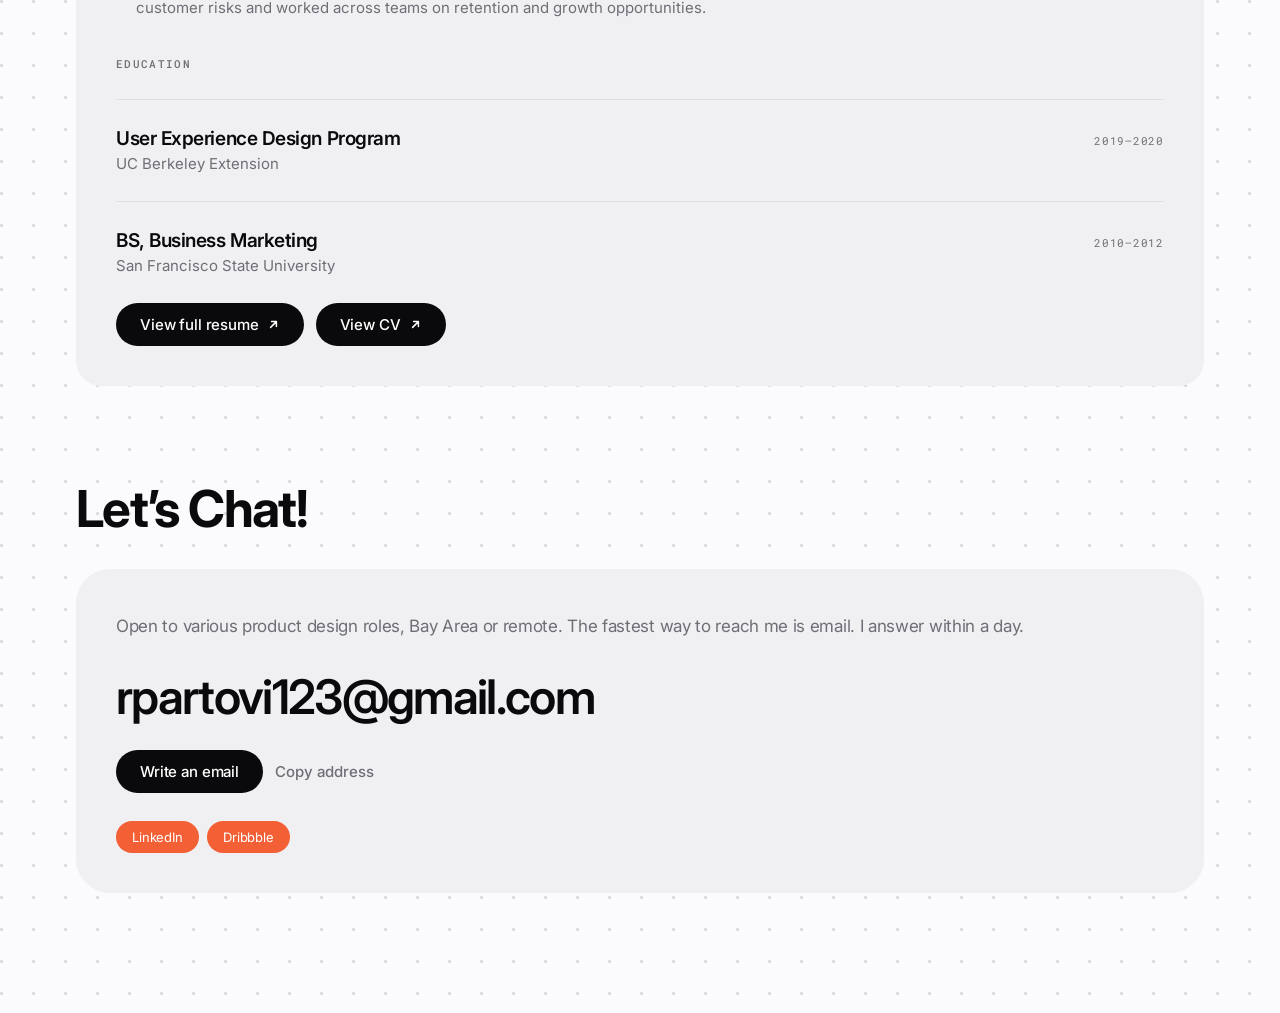
==== commit 80d903b4: "Remove homepage animation pause button" ====
--- a/index.html
+++ b/index.html
@@ -99,7 +99,6 @@
               <option value="lights">Window lights</option>
             </select>
           </label>
-          <button class="studio-playback" type="button" hidden>Pause animation</button>
         </div>
       </div>
     </div>
--- a/css/styles.css
+++ b/css/styles.css
@@ -536,7 +536,7 @@
   justify-content: flex-end;
   gap: 6px;
 }
-.studio-controls button, .studio-picker {
+.studio-picker {
   padding: 7px 11px;
   border: 1px solid #181818;
   border-radius: 5px;
@@ -547,7 +547,6 @@
   font-size: 14px;
 }
 .studio-picker select { font: inherit; }
-.studio-controls button { cursor: pointer; }
 @media (prefers-reduced-motion: no-preference) {
   [data-motion~="wink"] .studio-motion,
   [data-motion="waves"] .studio-wave-tile,
@@ -574,7 +573,6 @@
     --lamp-duration: 4s;
     --lamp-start: 1.4s;
   }
-  .studio-art.is-paused .studio-poster * { animation-play-state: paused; }
 }
 @media (prefers-reduced-motion: reduce) {
   .studio-controls { display: none; }
